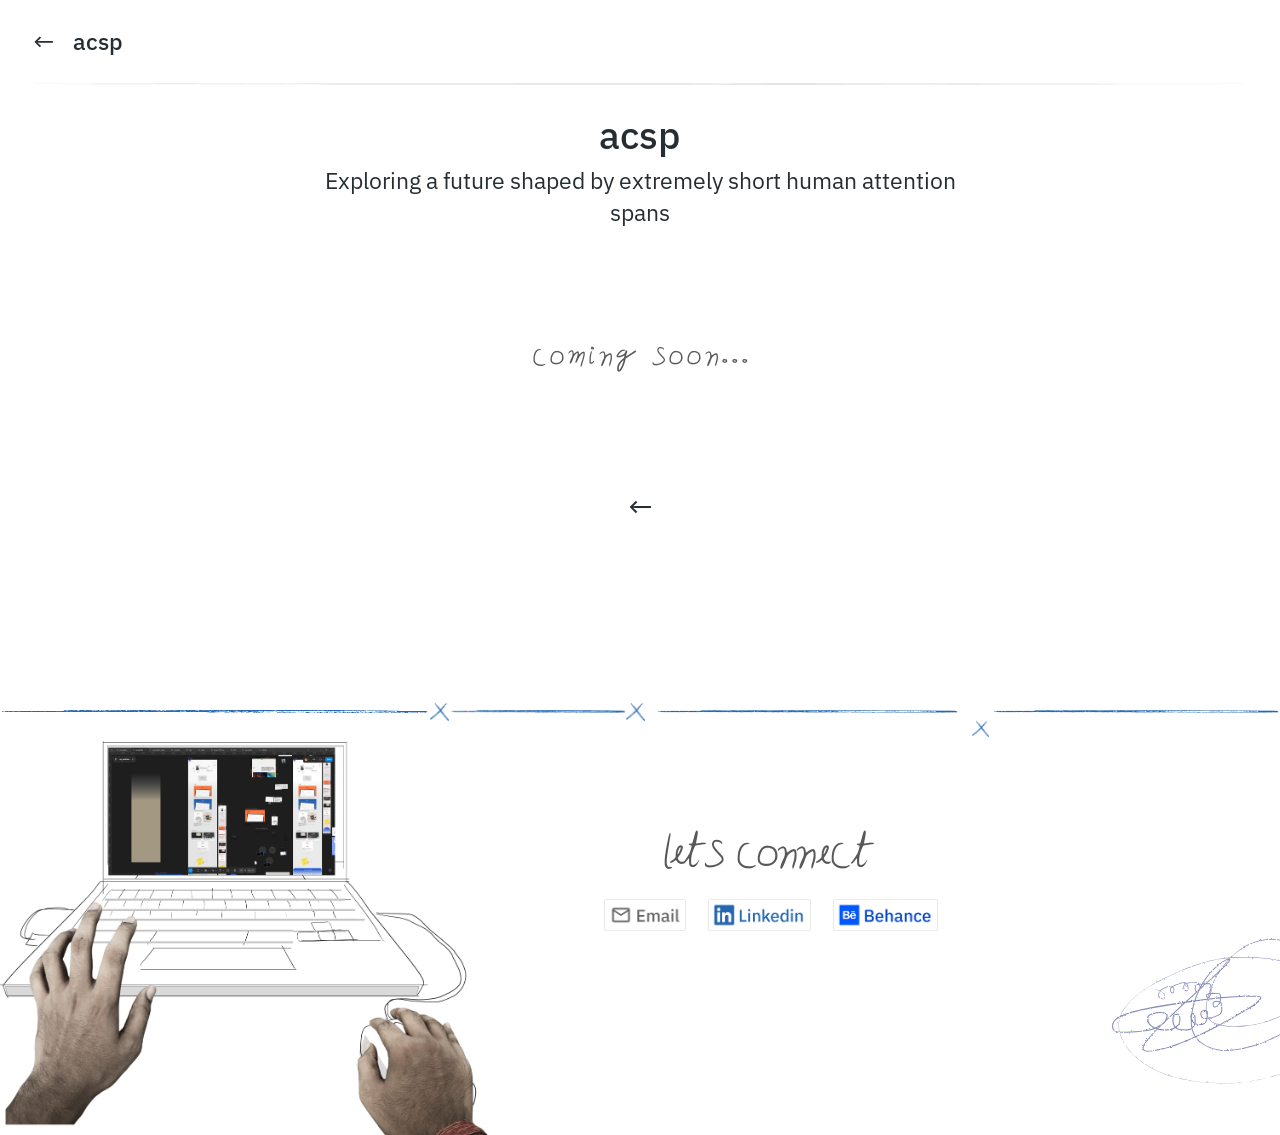
==== acsp.html @ c73eb3a0 "new-portfolio new-portfolio" ====
<!DOCTYPE html>
<html lang="en">
<head>
  <meta charset="UTF-8">
  <meta name="viewport" content="width=device-width, initial-scale=1.0">
  <title>acsp — Aniket</title>
  <meta name="description" content="acsp — Exploring a future shaped by extremely short human attention spans.">

  <link rel="preconnect" href="https://fonts.googleapis.com">
  <link rel="preconnect" href="https://fonts.gstatic.com" crossorigin>
  <link href="https://fonts.googleapis.com/css2?family=Crimson+Text:ital@1&family=IBM+Plex+Sans:wght@400;500;600&family=Parkinsans:wght@400&family=Passero+One&display=swap" rel="stylesheet">

  <link rel="stylesheet" href="fonts/aniket-font.css">
  <link rel="stylesheet" href="styles.css">

  <!-- Same one line as index.html, and for the same reason: it has to run
       before the page draws, or the footer flashes on at full strength and
       then hides itself to fade back in. See notes.md. -->
  <script>document.documentElement.classList.add('js');</script>
</head>
<body class="case-page">

  <!-- ══════════════════════════════════════════════════
       NAV — a back arrow and the project's name.

       It is the home page's bar, reused: same classes, so it
       lines up with it exactly. `id="nav"` is what app.js looks
       for, and `data-hide-on-scroll` is what makes it slide away
       as you read down and come back when you scroll up. The
       home page leaves that attribute off and stays stuck.

       ⚠️ The arrow goes to the PROJECTS SECTION, not the top of
       the home page — Aniket's ask, so you land back where you
       left off.
       ══════════════════════════════════════════════════ -->
  <header class="nav case-nav" id="nav" data-hide-on-scroll>
    <div class="nav__wrap">
      <div class="nav__inner">
        <div class="nav__content">
          <div class="nav__row">
            <a class="case-nav__back" href="index.html#projects" aria-label="Back to projects">
              <span aria-hidden="true">&#8592;</span>
            </a>
            <p class="case-nav__title">acsp</p>
          </div>
          <img class="nav__rule" src="assests/nav-rule.svg" alt="" aria-hidden="true">
        </div>
      </div>
    </div>
  </header>

  <!-- ══════════════════════════════════════════════════
       ACSP — the case study
       ══════════════════════════════════════════════════ -->
  <main class="case">

    <h1 class="case__name">acsp</h1>

    <!-- The project's own description, exactly as it reads on the card
         in the projects section. If one changes, change the other. -->
    <p class="case__title">Exploring a future shaped by extremely short human attention spans</p>

    <!-- ⚠️ NO PICTURES YET. `assests/acsp/` is empty — drop the
         write-up's slices in there (1.png, 2.png, … in the order they
         should read) and they get added here, exactly like asterix.html.
         Until then this page is a heading, coming soon and two back buttons. -->
    <div class="case__shots"></div>
    <p class="case__coming-soon">coming soon...</p>


    <a class="case__back" href="index.html#projects" aria-label="Back to projects">
      <span class="case__arrow" aria-hidden="true">&#8592;</span>
    </a>

  </main>

  <!-- ══════════════════════════════════════════════════
       FOOTER — the same one as the home page.
       ⚠️ It is a COPY. If index.html's footer changes, change
       it here too. All three links still point at `#`.
       ══════════════════════════════════════════════════ -->
  <footer class="footer" id="connect">
    <div class="footer__frame" data-reveal>

      <div class="footer__rule" aria-hidden="true">
        <span class="footer__line footer__line--a"></span>
        <img class="footer__x footer__x--1" src="assests/footer-mark.png" alt="" width="79" height="76">
        <span class="footer__line footer__line--b"></span>
        <img class="footer__x footer__x--2" src="assests/footer-mark.png" alt="" width="79" height="76">
        <span class="footer__line footer__line--c"></span>
        <img class="footer__x footer__x--3" src="assests/footer-mark.png" alt="" width="79" height="76">
        <span class="footer__line footer__line--d"></span>
      </div>

      <p class="footer__title"><span class="footer__lets">lets</span> connect</p>

      <ul class="footer__links">
        <li><a class="footer__link" href="mailto:aniket.sharma@iitg.ac.in" aria-label="Email Aniket">
          <img src="assests/email.png" alt="" width="348" height="135"></a></li>
        <li><a class="footer__link" href="https://www.linkedin.com/in/aniket-kumar-sharma-7b370a381/" target="_blank" rel="noopener noreferrer" aria-label="Aniket on LinkedIn">
          <img src="assests/linkedin.png" alt="" width="438" height="135"></a></li>
        <li><a class="footer__link" href="https://www.behance.net/aniket-sharma" target="_blank" rel="noopener noreferrer" aria-label="Aniket on Behance">
          <img src="assests/behance.png" alt="" width="444" height="135"></a></li>
      </ul>

      <img class="footer__pc" src="assests/footer%20pc.png" alt=""
           width="2080" height="1564">

      <img class="footer__scribble" src="assests/hero-scribble.svg" alt=""
           aria-hidden="true" width="237" height="207">

    </div>
  </footer>

  <script src="app.js"></script>
</body>
</html>
---- fonts/aniket-font.css ----
/* ═══════════════════════════════════════════════════════════
   ANIKET — the handwriting font
   ═══════════════════════════════════════════════════════════

   The font is embedded directly into this file as text (that long
   string below). It looks odd, but it means the handwriting works
   even when you just double-click index.html on your own computer —
   browsers block normal font files loaded that way.

   Original file lives at fonts/Aniket-Regular.ttf.
   If you ever update the font, ask Claude to regenerate this file.

   Note: this font has no digits (0-9), no double-quote, and no long
   dash. Use IBM Plex Sans for numbers.
   ═══════════════════════════════════════════════════════════ */

@font-face {
  font-family: 'Aniket';
  font-weight: 400;
  font-style: normal;
  font-display: block;
  src: url([data-uri]) format('truetype');
}
---- styles.css ----
/* ═══════════════════════════════════════════════════════════
   ANIKET — PORTFOLIO
   Slice 1: foundation + nav

   ── HOW THE ADAPTIVE SYSTEM WORKS ──────────────────────────

   Four size bands. Each one is its own layout — the page snaps
   between them rather than stretching continuously.

     Desktop   1440+       exactly the Figma. Fixed width, centred,
                           margins grow on bigger monitors.
     Laptop    1024–1439   same layout, stepped down: smaller
                           margins, smaller elements.
     Tablet    768–1023    the mobile layout, roomier.
     Mobile      –767      exactly the 390 Figma frame.

   Every size in this file is written in `rem`, and 1rem = the
   root font size set per band below. So changing one number
   scales a whole band proportionally — that's what makes the
   laptop step-down a two-line change instead of a rewrite.
   ═══════════════════════════════════════════════════════════ */

/* ── Fonts ──────────────────────────────────────────────────
   The handwriting font is defined in fonts/aniket-font.css,
   loaded just before this file. IBM Plex Sans comes from Google.
   ─────────────────────────────────────────────────────────── */

/* ── Design tokens ────────────────────────────────────────── */

:root {
  /* colours, straight from the Figma file */
  --ink: #262e33;
  --purple: #4f3aa4;
  --blue: #0071b7;
  --gray: #6f6f6f;
  --accent: #78a9ff;
  --paper: #ffffff;
  --panel: #f2f2f2;
  --rule: rgba(38, 46, 51, 0.12);

  /* type */
  --font-body: 'IBM Plex Sans', system-ui, -apple-system, sans-serif;
  --font-hand: 'Aniket', 'Segoe Script', cursive;

  /* layout — DESKTOP band. Overridden per band at the bottom. */
  --frame: 90rem;
  /* 1440 — the Figma desktop frame     */
  --frame-pad: 3.75rem;
  /* 60                                 */
  --wordmark: 3rem;
  /* 48 — the doodle matches this height */
  --nav-h: 3rem;
  /* the logo row is as tall as the wordmark */
  --nav-pad-top: 1.25rem;
  /* 20 — air above the bar             */
  --nav-link: 1.125rem;
  /* 18                                 */
  --nav-gap: 2.25rem;
  /* 36                                 */
  --rule-gap: 1.25rem;
  /* 20 — text-to-line gap (holds the stroke in position while content is raised) */

  /* the real height of the nav block: bar + rule + a little air.
     Used to reserve space at the top of the page and to stop
     anchor links landing underneath it. */
  --nav-total: calc(var(--nav-pad-top) + var(--nav-h) + var(--rule-gap) + 0.5rem);

  /* ⚠️ THE ONE NUMBER THAT SIZES THE WHOLE HERO COLLAGE. Aniket asked
     for everything in slice 2 a little smaller on desktop
     (2026-09-02) — the same move the footer got the day before.

     The other sections' frame is `min(90rem, 100%)`; this is 80% of
     it — the same fraction the footer runs at, so the two ends of
     the page now read at one scale. Went 100% → 90% → this; 90% was
     him saying it had not come down far enough. Why the pair of
     numbers and not a flat width: 72rem is 0.8 × 90rem and 80% is
     0.8 × 100%, and min(0.8a, 0.8b) = 0.8 × min(a, b) — so it stays
     exactly 80% of the other sections at EVERY width instead of
     drifting between the bands.

     Everything in the hero is in `cqw` against this box, so the
     photo, the doodles, the headline, the tools row and the pink
     flower all shrink together, in proportion, and the collage keeps
     its exact internal geometry. To dial it, change 72rem and 80%
     together — 0.75 → `min(67.5rem, 75%)` — and nothing else.

     ⚠️ It also drives `.page-gradient`'s start line, because that
     line IS the stage's bottom edge. The stage carries
     `container-type`, so it can't read its own `cqw`, which is why
     this lives up here as a plain token both can share. */
  --hero-w: min(72rem, 80%);

  /* motion */
  --ease: cubic-bezier(0.22, 1, 0.36, 1);
}

/* ── Reset ────────────────────────────────────────────────── */

*,
*::before,
*::after {
  box-sizing: border-box;
}

html {
  font-size: 16px;
  /* the base every rem is measured against */
  scroll-behavior: smooth;
  /* so anchor links don't land underneath the nav */
  scroll-padding-top: calc(var(--nav-total) + 1.5rem);
}

body {
  margin: 0;
  /* ⚠️ POSITIONED so `.page-gradient` can be measured against the
     BODY BOX — top to bottom — instead of the viewport. Body's box is
     the document: margin 0, and the footer's `overflow: hidden` stops
     the laptop growing it, so body's bottom edge IS the page's bottom
     edge. That is the whole reason the gradient can end on the footer
     without anyone hard-coding a page height. */
  position: relative;
  background: var(--paper);
  color: var(--ink);
  font-family: var(--font-body);
  font-size: 1.125rem;
  line-height: 1.5;
  -webkit-font-smoothing: antialiased;
  overflow-x: hidden;
}


/* ═══════════════════════════════════════════════════════════
   THE PAGE BACKGROUND GRADIENT

   The Figma washes the whole page below the hero in a very faint
   grey: white at the top, fading down to ~234 and staying there.
   It is what makes the quote card look like it is sitting ON
   something rather than floating on white. Both frames draw it —
   this was never a phone-only thing.

   ⚠️ THE PNGs ARE TRANSPARENT AT THE TOP, NOT WHITE. Alpha runs 0 at
   their first row up to ~65% at the bottom, over a flat #dfdfdf. So
   they are an OVERLAY, not a picture of a gradient: they tint whatever
   is behind them. Two consequences —
     · nothing needs to be re-coloured underneath. The white cards, the
       project frames and the laptop all keep their own backgrounds and
       simply get the same wash over the paper around them.
     · there is no seam at the top edge. The first row is invisible, so
       the line where this starts can never be spotted.

   ⚠️ `100% 100%` — THE IMAGE IS STRETCHED, ON PURPOSE. Both files are
   the full height of their Figma page (1440 × 5542 and 390 × 3547),
   and our page is never exactly that tall. Stretching pins BOTH edges
   where they belong: the top on the line the Figma starts it, the
   bottom flush with the footer. A fixed aspect ratio would have to
   miss one of them, and the one it would miss is the footer — the
   wash would either stop short of the bottom or run past it into the
   clip. Nothing is lost by stretching: these are smooth vertical
   ramps with no detail in them to distort.

   ⚠️ `z-index: -1` puts it under every bit of content but still OVER
   body's own white. Don't give it a positive z-index — it would paint
   over the page.
   ═══════════════════════════════════════════════════════════ */

.page-gradient {
  position: absolute;
  z-index: -1;
  left: 0;
  right: 0;
  /* Figma starts it at y=1018 on the desktop frame — exactly where
     `.hero__stage`'s box ends. Written as the nav's height plus the
     stage's, rather than a flat 1018, so it tracks the collage down
     through the laptop band AND follows `--hero-w` whenever the hero
     is resized: the stage is `--hero-w` wide and 1440 × 874 in shape,
     so it is 0.60694 of its own width tall.

     ⚠️ `margin-top`, NOT `top`, AND THAT IS NOT A STYLE CHOICE.
     `--hero-w` is `min(72rem, 80%)`, and A PERCENTAGE IN `top`
     RESOLVES AGAINST THE CONTAINING BLOCK'S HEIGHT — here the whole
     6000px document, so the 80% became ~4800px, `min()` always picked
     the 72rem, and the line stopped tracking the hero at all. It was
     7px out at 1440 and 100px out at 1024, where the stage is well
     under 72rem. Percentage MARGINS resolve against the containing
     block's WIDTH, always, even vertical ones — which is the width we
     want. `top: 0` + `bottom: 0` + this margin still pins the bottom:
     with both offsets set and `height: auto`, the margin comes out of
     the height rather than moving the box.

     ⚠️ Same reason `--hero-w` can be read here at all: its 80% and the
     stage's 80% both measure the body's width, because `.hero` is the
     full body width. Don't put horizontal padding on `main`. */
  top: 0;
  margin-top: calc(var(--nav-total) + var(--hero-w) * 0.60694);
  /* the page's bottom edge — see the note on `body` above */
  bottom: 0;
  background: url('assests/gradient-dekstop.png') no-repeat center / 100% 100%;
  /* it is scenery; it must never eat a click meant for the page */
  pointer-events: none;
}

img {
  max-width: 100%;
  display: block;
}

a {
  text-decoration: none;
  color: inherit;
}

/* Visible keyboard focus — invisible for mouse users */
:focus-visible {
  outline: 2px solid var(--blue);
  outline-offset: 4px;
  border-radius: 2px;
}


/* ═══════════════════════════════════════════════════════════
   NAV
   ═══════════════════════════════════════════════════════════ */

.nav {
  position: fixed;
  inset: 0 0 auto 0;
  z-index: 100;
  background: var(--paper);
  transition: transform 0.45s var(--ease), box-shadow 0.3s ease;
  will-change: transform;
}

/* The bar stays stuck to the top at all times.
   (The hide-on-scroll behaviour is switched off in app.js — the
   rule below is kept so it can be turned back on in one line.) */
.nav.is-hidden {
  transform: translateY(-100%);
}

/* Once we're off the very top, lift the bar off the page a little */
.nav.is-stuck {
  box-shadow: 0 1px 24px rgba(38, 46, 51, 0.06);
}

/* The nav is the one part of the page that is NOT held to the
   centred content column — it stretches to both edges of the
   window at every size, so the doodle sits hard left and the
   links sit hard right however wide the monitor is. */
.nav__wrap {
  max-width: none;
  width: 100%;
  /* the logo sits 60px in from the left edge, and the links the same
     from the right — set once here for the whole bar */
  padding: var(--nav-pad-top) var(--frame-pad) 0 var(--frame-pad);
}

.nav__inner {
  display: flex;
}

/* logo row + rule share one column, so the rule sits directly
   beneath the content rather than drifting below it */
.nav__content {
  flex: 1;
  min-width: 0;
  display: flex;
  flex-direction: column;
  gap: var(--rule-gap);
}

.nav__row {
  display: grid;
  grid-template-columns: 1fr auto 1fr;
  align-items: center;
  gap: 1rem;
}

/* ── Logo: scanned doodle + handwritten wordmark, as one unit ── */

.nav__logo {
  display: flex;
  align-items: center;
  gap: 0.5rem;
  flex-shrink: 0;
  justify-self: start;
}

.nav__doodle {
  /* matched to the wordmark's height so the two read as one mark */
  height: var(--wordmark);
  width: auto;
  object-fit: contain;
  /* the doodle is a scan on white paper — 'darken' drops the paper out,
     exactly as the Figma layer does */
  mix-blend-mode: darken;
  pointer-events: none;
  user-select: none;
}

.nav__wordmark {
  font-family: var(--font-hand);
  font-size: var(--wordmark);
  line-height: 1;
  letter-spacing: -0.05em;
  color: var(--purple);
  white-space: nowrap;
  transition: transform 0.4s var(--ease);
}

.nav__logo:hover .nav__wordmark {
  transform: translateY(-2px);
}

/* ── Links ────────────────────────────────────────────────── */

.nav__links {
  display: flex;
  align-items: center;
  justify-content: center;
  gap: var(--nav-gap);
  font-weight: 500;
  justify-self: center;
}

.nav__link {
  position: relative;
  display: inline-flex;
  align-items: center;
  gap: 0.35rem;
  font-size: var(--nav-link);
  font-weight: 500;
  color: var(--ink);
  transition: color 0.3s ease;
}

.nav__link:hover {
  color: var(--blue);
}

/* the section you're currently looking at — colour only, no underline */
.nav__link.is-active {
  color: var(--blue);
}

.nav__link--resume {
  justify-self: end;
}

.nav__download-icon {
  width: 0.85em;
  height: 0.85em;
  stroke: currentColor;
  stroke-width: 2.25;
  flex-shrink: 0;
  transition: transform 0.2s ease;
}

.nav__link:hover .nav__download-icon {
  transform: translateY(1px);
}

/* ── The hand-drawn rule underneath ───────────────────────── */

.nav__rule {
  display: block;
  width: 100%;
  height: 2px;
}


/* ═══════════════════════════════════════════════════════════
   HERO
   ═══════════════════════════════════════════════════════════

   HOW THE STAGE WORKS — read this before moving anything.

   The hero is a hand-placed collage, not a layout. So instead of
   flexbox, .hero__stage is a fixed-proportion box that holds the
   Figma frame's own coordinate system, and every piece is placed
   inside it using the numbers straight out of Figma.

   The unit is `cqw` — 1cqw is 1% of the stage's width. The Figma
   desktop frame is 1440 wide, so:

       any Figma pixel value  ÷ 14.4  =  the same thing in cqw

   e.g. the photo sits at x=356 in Figma → 356 / 14.4 = 24.722cqw.

   Because every value is relative to the stage, the whole collage
   scales as one piece — the doodles keep their exact relationship
   to the photo at every width, which is the thing that breaks if
   you lay this out with normal CSS.

   The stage is capped at 1440 (90rem), so above that it stops
   growing and centres, with margin either side. Below 1024 we
   abandon the collage entirely and stack — see the band at the
   bottom of this file.
   ═══════════════════════════════════════════════════════════ */

.hero {
  /* the stage top sits directly under the nav */
  /* No tail. The stage's own box already ends on the line the page's
     background gradient starts from — Figma's y=1018, now 90% of it
     since Aniket shrank the collage — and the quote card below is
     placed from that line in cqw. A rem gap here would not scale with
     the stage across the bands, or with `--hero-w`, and would drift
     the card. */
  padding-bottom: 0;
}

.hero__stage {
  container-type: inline-size;
  position: relative;
  /* 80% of the other sections' frame — see `--hero-w` in the tokens
     at the top of this file. That token is the only place to touch. */
  width: var(--hero-w);
  /* ⚠️ THE BOX IS CENTRED BUT THE DRAWING INSIDE IT IS NOT — this is
     the correction for that, and it is the whole of "centre the hero".

     Measured across every piece in the collage on the Figma's own
     1440 frame: the leftmost thing is the "photography" label at
     x=140, the rightmost is the tools row ending at x=1201. So the
     drawing is 1061 wide inside a 1440 box with 140 of air on its
     left and 239 on its right — its middle sits at 670.5 against the
     frame's 720. `margin: 0 auto` centres the BOX, so that 49.5px
     bias is exactly what you see as "the hero is off to the left",
     and it got more obvious as the box came down to 80%.

     3.544% puts the drawing's middle on the page's. The Figma
     arithmetic says 3.4375% (49.5 / 1440); this is the same number
     re-measured off the rendered page at 1440 and 1920, where the
     tools row comes out 283 wide rather than the 286 the Figma's
     4×62 + 4×2 + 3×10 predicts. 1.2px, but it costs nothing to be
     right.

     ⚠️ `translate`, and a PERCENTAGE one, on purpose. A percentage
     translate measures against the ELEMENT'S OWN size, so this is
     49.5px at 1440 and stays 3.4375% of the collage at every width —
     it can never drift out of step with `--hero-w`. Same trick the
     footer's laptop uses for `--pc-cut`. A margin would have to fight
     the auto-centring; a `left` would measure against the wrong box.

     ⚠️ The big loop cancels this out again — see `.hero__scribble--loop`.
     It is pinned to the WINDOW's edge, not the collage, so it must not
     ride along. If you change this number, change it there too. */
  --hero-shift: 3.544%;
  translate: var(--hero-shift) 0;
  /* 1440 wide × 874 tall — the Figma frame from the nav's bottom
     edge down to where the grey panel starts.
     ⚠️ `aspect-ratio`, so the box gets SHORTER as it gets narrower.
     That is the point: the collage keeps its shape, and the tail
     under it — the empty band the quote card climbs back up into —
     shrinks by the same 10% rather than being left behind as a gap. */
  aspect-ratio: 1440 / 874;
  margin: 0 auto;
}

/* The photo and its doodles move as one group. On desktop this wrapper
   isn't a box at all, so everything inside still measures itself against
   .hero__stage. On phones it becomes a small stage of its own — see the
   mobile cluster block near the bottom of this file. */
.hero__cluster {
  display: contents;
}

/* ── The polaroid ─────────────────────────────────────────── */

.hero__photo {
  position: absolute;
  left: 24.450cqw;
  /* 356  */
  top: 12.592cqw;
  /* 152.5 */
  width: 14.192cqw;
  /* 190  */
  height: auto;
  transition: transform 0.2s var(--ease);
}

/* .hero__photo:hover {
  transform: translateY(-6px) rotate(-1.5deg);
} */

/* ── "Hi I am Aniket" ─────────────────────────────────────── */

.hero__greeting {
  position: absolute;
  left: 40.208cqw;
  /* 579   */
  top: 13.706cqw;
  /* 197.4 */
  margin: 0;
  font-size: 1.667cqw;
  /* 24 */
  line-height: 1.31;
  letter-spacing: -0.01em;
  color: var(--ink);
  white-space: nowrap;
}

.hero__name {
  font-family: var(--font-hand);
  font-size: 3.333cqw;
  /* 48 */
  letter-spacing: -0.05em;
  color: var(--blue);
  /* the handwriting sits optically high next to the body text */
  position: relative;
  top: 0.28cqw;
}

/* ── The tagline ──────────────────────────────────────────── */

.hero__tagline {
  position: absolute;
  left: 40.208cqw;
  /* 579 */
  top: 17.650cqw;
  /* 228.4 */
  width: 29.583cqw;
  /* 426 */
  margin: 0;
  font-size: 1.667cqw;
  /* 24 */
  line-height: 1.44;
  letter-spacing: -0.01em;
  color: var(--ink);
}

/* ── The three doodles ────────────────────────────────────────

   Photography / Music / Long Walks. Each one is three pieces: a
   label in Aniket's handwriting, the doodle itself, and a small
   scribble that links the two.

   These are real SVG line art exported from the Figma file, not
   the old PNG scans — so there is no white paper to drop out and
   they need no mix-blend-mode. The doodles are filled outlines in
   --ink; the scribbles are true strokes in a rust brown.

   Every left/top below is the artwork's own origin inside the
   Figma frame, put through the same ÷ 14.4 as the rest of the
   stage. That keeps each doodle locked to the photo at any width.
   ───────────────────────────────────────────────────────────── */

.hero__label {
  position: absolute;
  margin: 0;
  font-family: var(--font-hand);
  font-size: 1.667cqw;
  /* 24 */
  /* Figma tracks these at -1.68px on 24px */
  letter-spacing: -0.07em;
  /* Figma's text box is 23 tall on 24px type, so the line box
     matches the size — anything looser drifts the label down. */
  line-height: 1;
  color: var(--ink);
  white-space: nowrap;
}

.hero__label--photography {
  left: 9.722cqw;
  top: 21.114cqw;
}

/* 140,   448   */
.hero__label--music {
  left: 17.431cqw;
  top: 31.984cqw;
}

/* 251,   604.5 */
.hero__label--walks {
  left: 35.461cqw;
  top: 32.918cqw;
}

/* 510.6, 589.1 */

.hero__doodle,
.hero__scribble {
  position: absolute;
  height: auto;
}

.hero__doodle--camera {
  left: 15.669cqw;
  top: 17.640cqw;
  width: 4.583cqw;
}

/* 225.6, 398.0 */
.hero__doodle--music {
  left: 19.128cqw;
  top: 28.071cqw;
  width: 3.958cqw;
}

/* 275.4, 548.2 */
.hero__doodle--walks>img {
  display: block;
  width: 100%;
  height: auto;
}

.hero__doodle--walks {
  left: 31.245cqw;
  top: 32.034cqw;
  width: 4.306cqw;
}

/* 449.9, 547.6 */
.hero__doodle--grass {
  /* Tucked into the photo's top-right corner, keeping the Figma
     relationship: the grass starts 42.3px left of that corner and
     40.4px above it.

     ⚠ Measured against the photo's VISIBLE corner, not its box. The
     picture inside my-photo.png is tilted, so the box's top-right
     corner is 25px of empty transparent space to the right of where
     the photo actually ends — anchor to the box and the grass floats
     off the corner instead of touching it. The visible corner sits at
     501/570 of the width, at the very top: 24.450 + 0.879 x 14.192. */
  left: 36.016cqw;
  top: 10.790cqw;
  width: 3.264cqw;
}

/* 503.7, 256.2 */

.hero__scribble--camera {
  left: 21.099cqw;
  top: 17.743cqw;
  width: 2.917cqw;
}

/* 303.8, 399.5 */
.hero__scribble--music {
  left: 23.099cqw;
  top: 25.423cqw;
  width: 2.014cqw;
}

/* 332.6, 510.0 */
.hero__scribble--walks {
  left: 32.814cqw;
  /* Aniket marked this one on the live page and asked for it to come
     down to just above the walking figure — it was sitting up on the
     photo, reading as a stray mark across his chest.

     It hangs off the WALKER, not off the Figma grid: the walker's top
     is 32.034cqw, the line is 2.083cqw long, so it ends 0.35cqw (5px)
     short of it. If the walker moves again, this moves with it. */
  top: 29.601cqw;
  width: 0.764cqw;
}

/* 472.5, 513.7 */

/* The big loop in the top-right corner. In Figma it runs off the right
   edge of the frame, and Aniket wants it running off the edge of the
   WINDOW — always, at every width — not stopping at the frame.

   That's what the negative `right` does. The stage is centred and
   narrower than the window, so `(100% - 100vw) / 2` is exactly the
   gutter beside it, as a negative number — which pushes the loop back
   out across that gutter until it meets the window edge. `body` has
   `overflow-x: hidden`, so this never causes sideways scrolling.

   ⚠️ `left` has to be cancelled or it wins and the loop stays put. */
.hero__scribble--loop {
  left: auto;
  /* ⚠️ `+ var(--hero-shift)` UNDOES THE STAGE'S OPTICAL-CENTRING NUDGE.
     The stage is translated 3.4375% of its own width to the RIGHT so
     the collage sits centred; this loop is pinned to the WINDOW, not
     to the collage, so left alone it would be carried that far past
     the right edge and lose the overhang to `body`'s
     `overflow-x: hidden`.

     ⚠️ THE SIGN IS THE OPPOSITE OF WHAT IT LOOKS LIKE. `(100% - 100vw)
     / 2` is NEGATIVE — it is the gutter beside the stage, written as
     an outward push. Cancelling a rightward translate means pushing
     LESS far out, i.e. making that negative number smaller in
     magnitude, i.e. ADDING. Subtracting doubles the nudge instead and
     shoves the loop off-window: at 1024 that cost ~56px of it, and
     the narrower the window the more it eats.

     Both terms are percentages of the stage's width — `right` resolves
     against the containing block — so this cancels exactly. */
  right: calc((100% - 100vw) / 2 + var(--hero-shift));
  top: 1.924cqw;
  width: 16.458cqw;
}

/* 1204, 171.7 */

/* ── The tools row ────────────────────────────────────────────

   Four icons in a row, each with a hand-drawn top-left corner
   bracket, and the caption under them. Figma frame `tools` sits at
   x=917 y=515.36, 284 wide: four 62px icons on a 74px pitch.

   The brackets are two straight 2px lines in --ink, so they're a
   border-top + border-left rather than another SVG to load. They
   sit just OUTSIDE the icon in Figma, which is why these use
   `box-sizing: content-box` — the border is added around the 62,
   instead of eating into it. That shifts the row 2px left and up
   (915, 513.36) so the icons themselves still land on 917 / 515.36.
   ───────────────────────────────────────────────────────────── */

.hero__tools {
  position: absolute;
  left: 63.542cqw;
  /* 915 = 917 - the 2px border */
  top: 28.653cqw;
  /* 513.36 */
  display: flex;
  gap: 0.694cqw;
  /* 10 — with the 2px borders that keeps the 74 pitch */
}

.hero__tool {
  box-sizing: content-box;
  width: 4.306cqw;
  /* 62 */
  height: 4.306cqw;
  border-top: 0.139cqw solid var(--ink);
  border-left: 0.139cqw solid var(--ink);
  /* the icons are transparent PNGs; in Figma they sit on white */
  background: var(--paper);
}

.hero__tools-caption {
  position: absolute;
  left: 65.625cqw;
  /* 945 */
  top: 34.069cqw;
  /* 591.36 */
  margin: 0;
  font-family: var(--font-hand);
  font-size: 1.667cqw;
  /* 24 */
  /* Letters are tracked tight like the doodle labels, but the WORD gaps
     are much wider than normal — that's what gives the caption its
     228-wide text box in Figma and its airy, spaced-out look. Tracking
     alone can't do it: it would space the letters out too. */
  letter-spacing: -0.07em;
  word-spacing: 0.34em;
  line-height: 1;
  color: var(--ink);
  white-space: nowrap;
}

/* ── The two guide lines ──────────────────────────────────────
   A vertical and a horizontal hairline the collage hangs off.
   In Figma they're --blue at 16%, 2px thick — flat colour, so
   they're divs rather than another SVG to load.
   ───────────────────────────────────────────────────────────── */

.hero__guide {
  position: absolute;
  background: rgba(0, 113, 183, 0.16);
  /* --blue at 16% */
}

.hero__guide--down {
  left: 38.681cqw;
  top: 9cqw;
  width: 0.139cqw;
  height: 16.528cqw;
}

/* 557, 262.4 */
.hero__guide--across {
  left: 35.486cqw;
  top: 12.597cqw;
  width: 30.069cqw;
  height: 0.139cqw;
}

/* 511, 325.4 */


/* ── IITG logo ────────────────────────────────────────────── */

.hero__iitg {
  position: absolute;
  left: 69.962cqw;
  /* 978.7 */
  top: 10.379cqw;
  /* 163.9 */
  width: 7.200cqw;
  /* 105.4 */
  height: auto;
  /* the Figma layer is set to Darken — it's a scan on white */
  mix-blend-mode: darken;
}


/* ═══════════════════════════════════════════════════════════
   SLICE 3 — THE QUOTE CARD

   The torn-paper note between the hero and the projects. One image:
   the handwriting is baked into note.png, so there is nothing to
   position on top of it — see index.html.

   ⚠️ It is NOT laid out in normal flow. In the Figma the paper's top
   sits 239.5px ABOVE the line where the page's background gradient
   starts — which is exactly where the hero's stage ends — so the card
   climbs back up into the empty tail of the hero. That's the negative
   `margin-top` below.

   `.quote__frame` is a copy of `.hero__stage`'s box: same width, same
   centring, its own `container-type`. That's what makes cqw here mean
   the same thing it means in the hero, so the card tracks the collage
   at every width instead of drifting away from it.
   ═══════════════════════════════════════════════════════════ */

.quote__frame {
  position: relative;
  /* ⚠️ FOR THE SCROLL FLOWERS, and only for them. `container-type:
     inline-size` is NOT enough on its own: Chrome resolves `cqw` inside
     it but still hands an absolutely positioned child the PAGE as its
     containing block, so every flower in here landed hundreds of pixels
     up at the top of the document. This one line is what anchors them
     to the section. Don't drop it. */
  container-type: inline-size;
  width: min(90rem, 100%);
  margin: 0 auto;
}

.quote__card {
  display: block;
  width: 28.5cqw;
  /* 410.4 — reduced to match the 80% hero scale */
  height: auto;
  margin: -14cqw auto 1.573cqw;
  /* tucked cleanly under the hero */
  transition:
    opacity 0.35s var(--ease),
    translate 0.35s var(--ease),
    transform 0.35s var(--ease);
}

/* A scrap of paper someone put down — it lifts a little under the
   cursor. `transform` is free to do this because the arrival below
   uses `translate`, which is a separate property. */
.quote__card:hover {
  transform: rotate(-1.4deg);
}

/* ── The reveal, shared by everything that fades up on scroll ──
   The hidden state is behind `.js`, which is set by an inline script in
   <head> — so if the script never loads, nothing is left invisible.
   Each element declares its own `transition`; this only holds the
   start and end states. */
.js [data-reveal] {
  opacity: 0;
  translate: 0 1.5rem;
}

.js [data-reveal].is-in {
  opacity: 1;
  translate: 0 0;
}


/* ═══════════════════════════════════════════════════════════
   SLICE 4 — PROJECTS  (desktop; the phone carousel is further down)

   Straight off the Figma: a 886-wide column centred in the 1440 frame
   (so 277 either side), holding four blocks —

       Asterix   886 wide
       Kiwi      886 wide
       acsp 423  +  40 gutter  +  Google Maps 423
       Roopak    423, centred on its own row

   ⚠️ Roopak sits ALONE and CENTRED, not beside anything — Aniket's
   call (2026-09-02), when Google Maps took its old spot next to acsp.
   acsp and gmaps are the same crop (423 x 515) so that row is even;
   Roopak's is 423 x 379, and it keeps its own shorter height rather
   than being stretched. The row is top-aligned on purpose — don't
   "fix" it to equal heights.

   Sized in cqw against `.projects__frame`, exactly like the hero and
   the quote card, so the whole section scales as one piece across the
   desktop bands instead of drifting from the collage above it.
   ═══════════════════════════════════════════════════════════ */

.projects__frame {
  position: relative;
  /* ⚠️ FOR THE SCROLL FLOWERS, and only for them. `container-type:
     inline-size` is NOT enough on its own: Chrome resolves `cqw` inside
     it but still hands an absolutely positioned child the PAGE as its
     containing block, so every flower in here landed hundreds of pixels
     up at the top of the document. This one line is what anchors them
     to the section. Don't drop it. */
  container-type: inline-size;
  width: min(90rem, 100%);
  margin: 0 auto;
}

.projects__tag {
  display: block;
  width: 9.653cqw;
  /* 139 */
  height: auto;
  /* sits on the 886 column's left edge (x=277 of 1440), not the
     frame's — 50% of the frame is 720, less half the column is 277 */
  margin: 0 0 3.056cqw calc(50% - 30.764cqw);
  /* 44 down to the first cover */
}

.projects__list {
  list-style: none;
  margin: 0 auto;
  padding: 0;
  width: 61.528cqw;
  /* 886 */
  display: flex;
  flex-wrap: wrap;
  gap: 4.583cqw 2.778cqw;
  /* 66 between blocks, 40 between the two bottom cards */
  align-items: flex-start;
}

.project {
  flex: 0 0 100%;
}

.project--acsp,
.project--gmaps {
  /* 423 of the 886 — the two of them plus the 40 gutter */
  flex: 0 0 calc((100% - 2.778cqw) / 2);
}

/* Roopak is the same 423-wide card, but on a line of its own with
   nothing beside it, so it is centred in the 886 column. `margin:
   auto` inside a wrapping flex row is what does the centring — the
   card is the only item on that line. */
.project--roopak {
  flex: 0 0 calc((100% - 2.778cqw) / 2);
  margin-inline: auto;
}

.project__link {
  display: block;
  text-decoration: none;
  color: inherit;
  /* --rd is the reveal's stagger, set per card below. `transform` is
     left out of it so the hover never waits for the stagger. */
  transition:
    opacity 0.6s var(--ease) var(--rd, 0s),
    translate 0.6s var(--ease) var(--rd, 0s),
    transform 0.35s var(--ease);
}

/* acsp and Google Maps scroll into view together, so the second one
   is held back a beat to keep the arrival staggered. Roopak is on its
   own line and arrives on its own, so it needs no delay. */
.project--gmaps .project__link {
  --rd: 0.12s;
}

/* Aniket's call: no tilt on the project cards — they just grow a
   little under the cursor. `transform` is free for this because the
   reveal moves things with `translate`. */
.project__link:hover {
  transform: scale(1.025);
}


/* ── The "View Project" cursor ─────────────────────────────────

   `view.png` rides the pointer on a desktop. One shared element for
   the whole page — there is only ever one pointer.

   WHERE IT FIRES (Aniket's call, 2026-09-02) — and the two are
   deliberately opposite:
     · project cards — ONLY over the cover image
     · vibe-coding cards — everywhere EXCEPT the video/still, i.e. over
       the name and the blurb
   That split lives in app.js, next to the rest of the gating.

   ⚠️ THE ARROW STAYS. An earlier version hid it with `cursor: none`
   and replaced it with the pill; Aniket wants the two together. So
   the pill is OFFSET down-and-right of the hotspot instead of centred
   on it — sitting under the arrow the way a tooltip does, rather than
   with the arrow parked in the middle of the word "View".

   ⚠️ DESKTOP-AND-MOUSE ONLY, AND app.js DECIDES THAT. Nothing here
   needs a media query: with no `is-on` the image is transparent and
   `pointer-events: none`, so on a phone it is inert.               */

.view-cursor {
  position: fixed;
  left: 0;
  top: 0;
  /* under the nav (100) so it slides beneath the bar, over everything
     else on the page */
  z-index: 90;
  width: 6.5rem;
  /* 104. The PNG is a 2× export at 328 wide, so this is well inside
     its own resolution. Was 164 — Aniket asked for it smaller. */
  height: auto;
  /* it must never swallow the click it is advertising */
  pointer-events: none;
  opacity: 0;
  scale: 0.82;

  /* ⚠️ `--vx`/`--vy` ARE VIEWPORT COORDINATES, straight off the
     pointer event, and the element is `fixed` so that is the same
     coordinate space — no scroll maths anywhere, and it stays with
     the cursor if the page scrolls mid-hover.

     The offsets are what keep the arrow readable: the pill's top-left
     sits just below and right of the hotspot, clear of the arrow's
     own 12×19 or so. The default parks it off-screen left so it can
     never flash at 0,0 before the first pointer event lands. */
  translate:
    calc(var(--vx, -50vw) + 1.125rem)
    calc(var(--vy, 0px) + 0.875rem);

  /* ⚠️ NO TRANSITION ON `translate`. It is rewritten every frame the
     pointer moves, and the SMOOTHING IS DONE IN JS — an eased chase,
     the same trick the scroll flowers use. A CSS transition here
     fights that loop instead of helping it: every frame restarts a
     new interpolation from a moving start point, which reads as a
     lag that never quite settles. Only the arrival is eased here. */
  transition:
    opacity 0.22s var(--ease),
    scale 0.28s var(--ease);
  will-change: translate;
}

.view-cursor.is-on {
  opacity: 1;
  scale: 1;
}


.project__cover {
  display: block;
}

.project__cover img {
  display: block;
  width: 100%;
  height: auto;
}

.project__meta {
  display: flex;
  align-items: baseline;
  gap: 0.486cqw;
  /* 7 — the gap either side of the dot */
  margin: 0.556cqw 0 0;
  /* 8 below the cover */
  font-size: 1.667cqw;
  /* 24 */
  line-height: 1.458;
  /* 35 */
  color: var(--ink);
}

/* the little dot between the name and the year */
.project__year::before {
  content: '';
  display: inline-block;
  width: 0.347cqw;
  height: 0.347cqw;
  /* 5 */
  margin-right: 0.486cqw;
  border-radius: 50%;
  background: currentColor;
  vertical-align: 0.25em;
}

.project__blurb {
  margin: 0;
  font-size: 1.389cqw;
  /* 20 */
  line-height: 1.5;
  color: #000;
}

/* ⚠️ This USED to be tucked up into the gap Roopak's shorter column
   left beside acsp, on a negative top margin. Roopak now has a line of
   its own and there is no gap to tuck into, so it simply sits BELOW the
   last card — Aniket's ask (2026-09-02). It keeps its right alignment
   and its 69.4 inset from the 886 column, as the Figma draws it. */
.projects__more {
  width: 100%;
  margin: 2.778cqw auto 0;
  /* 40 below Roopak */
  font-family: var(--font-hand);
  font-size: 2.361cqw;
  /* 34 */
  line-height: 1;
  letter-spacing: -0.02em;
  color: #24a148;
  text-align: center;
}

/* phones only — see the carousel block further down */
.projects__nav {
  display: none;
}


/* ═══════════════════════════════════════════════════════════
   SLICE 5 — PLAYGROUND  (desktop; the phone stack is further down)

   Off the Figma: a 1142-wide row centred in the 1440 frame, holding
   two 551 cards with a 40 gutter, then Ariana — the same 551 card —
   centred on a second line 41 below.

   `.playground__frame` is another copy of `.hero__stage`'s box, so a
   Figma pixel is still ÷ 14.4 down here and the section tracks the
   three above it instead of drifting. Same pattern as `.quote__frame`
   and `.projects__frame` — see the note beside those.

   ⚠️ THE THREE TITLE FONTS ARE NOT A MISTAKE, AND NOT A SYSTEM.
   Each card is titled in ITS OWN PRODUCT'S wordmark — that is the
   whole idea of the section, three side projects each with its own
   identity:

       MarkIT   Passero One          #0043ce   blue
       Fisshy   Parkinsans           #904f4f   muted red
       ArIana   Crimson Text Italic  black, plus an asterisk

   All three come down in the one Google Fonts request in <head>.
   ⚠️ The PRD says "blue titles" for all of them — that is wrong, only
   MarkIT is blue. Don't "unify" these.
   ═══════════════════════════════════════════════════════════ */

.playground__frame {
  container-type: inline-size;
  width: min(90rem, 100%);
  margin: 0 auto;
}

/* the tag sits on the card row's content edge (Figma x=153), not the
   frame's — the same trick the Projects tag uses */
.playground__tag {
  display: block;
  width: 18.611cqw;
  /* 268 */
  height: auto;
  margin: 13.533cqw 0 3.056cqw calc(50% - 39.375cqw);
  /* 213 below the projects column, 44 down to the first card.
     ⚠️ The 213 is measured from the PROJECTS LIST's bottom, and
     `.projects__more` is what actually ends the projects frame — so
     THIS NUMBER AND THAT NOTE'S TOP MARGIN ARE A PAIR. Move one and
     this one has to move by the same amount in the opposite direction,
     or the whole playground section slides.
     History: 22.978 when the note was at -6.667; 20.228 when it went
     to -3.917 (2026-09-01); now 13.533 because the note stopped being
     tucked up beside Roopak and moved to +2.778 BELOW the last card
     (2026-09-02) — a 6.695 swing, taken straight off here. */
}

.playground__list {
  list-style: none;
  margin: 0 auto;
  padding: 0;
  width: 79.306cqw;
  /* 1142 */
  display: flex;
  flex-wrap: wrap;
  justify-content: center;
  gap: 2.847cqw 2.778cqw;
  /* 41 between the rows, 40 between the two top cards */
  align-items: flex-start;
}

/* 551 of the 1142 — the two of them plus the 40 gutter. Ariana gets
   the same width and, being alone on the second line, `justify-content`
   centres it exactly where the Figma puts it (x=445 of 1440). */
.lab {
  flex: 0 0 calc((100% - 2.778cqw) / 2);
}

/* ⚠️ `box-sizing` is border-box globally, so the 1px rule is eaten out
   of the 551 rather than added to it. That is what the Figma draws —
   the 541 content sits inside the 551 box with 5 either side. */
.lab__card {
  display: block;
  height: 100%;
  padding: 0.347cqw 0.347cqw 1.458cqw;
  /* 5 / 5 / 21 — the 21 is Figma's 11 of card padding plus the 10 the
     description block carries under itself */
  /* ⚠️ An INSET SHADOW, not a border, and that is deliberate. The
     Figma draws 541 of content inside a 551 box with 5 either side,
     which leaves the 1px rule no width of its own. A real `border`
     under `box-sizing: border-box` eats 2 out of the 541 and shifts
     every child 1px right; an inset shadow paints the same line and
     costs no layout at all. */
  box-shadow: inset 0 0 0 1px #e0e0e0;
  border-radius: 0.694cqw;
  /* 10 */
  background: var(--paper);
  /* `transform` is deliberately LEFT OUT of the stagger's `--rd` delay
     — otherwise the last card would sit still for a quarter second
     before answering the cursor. Same split the project cards use. */
  transition:
    opacity 0.6s var(--ease) var(--rd, 0s),
    translate 0.6s var(--ease) var(--rd, 0s),
    transform 0.35s var(--ease);
}

/* The same hover the project cards have — Aniket's call, 2026-09-01:
   they grow a little under the cursor, no tilt. `transform` is free to
   do this because the arrival above moves things with `translate`,
   which is a separate property and composes instead of fighting. */
.lab__card:hover {
  transform: scale(1.025);
}

/* the cards arrive one after another rather than all at once */
.lab--fisshy .lab__card {
  --rd: 0.12s;
}

.lab--ariana .lab__card {
  --rd: 0.24s;
}

/* ⚠️ MarkIT and Fisshy are <video>, Ariana is <img> — one rule sizes
   both. `aspect-ratio` holds the box open while there is no video
   data, so the poster and the layout never disagree. */
.lab__media {
  display: block;
  width: 100%;
  height: auto;
  aspect-ratio: 541 / 286;
  object-fit: cover;
  border-radius: 0.347cqw;
  /* 5 — reads as concentric inside the card's 10 */
  background: var(--panel);
}

.lab--fisshy .lab__media {
  aspect-ratio: 541 / 286.8;
}

.lab--ariana .lab__media {
  aspect-ratio: 541 / 279;
}

.lab__name {
  margin: 1.111cqw 1.25cqw 0 1.111cqw;
  /* 16 below the media, 16 in from the left, 18 on the right */
  font-size: 1.667cqw;
  /* 24 */
  line-height: 1.25;
  font-weight: 400;
  letter-spacing: 0.01em;
}

.lab__name--markit {
  font-family: 'Passero One', var(--font-body);
  color: #0043ce;
}

.lab__name--fisshy {
  font-family: 'Parkinsans', var(--font-body);
  color: #904f4f;
}

/* ArIana is a logotype, not a heading: Crimson Text italic, a small-cap
   "I" at 20 against the 24 of the rest, and the asterisk riding above
   it. `line-height: 0.89` and the 6px lead are Figma's own numbers. */
.lab__name--ariana {
  font-family: 'Crimson Text', Georgia, 'Times New Roman', serif;
  font-style: italic;
  line-height: 0.89;
  padding-top: 0.25em;
  /* 6 at 24 */
  letter-spacing: -0.03em;
  color: #000;
}

.lab__wordmark {
  position: relative;
  display: inline-block;
}

.lab__wordmark-i {
  font-size: 0.833em;
  /* 20 against the 24 */
}

.lab__asterisk {
  position: absolute;
  top: -0.25em;
  /* back up to the title block's own top, which the 6px lead moved */
  left: 1.125em;
  /* 27 at 24 */
  width: 0.42em;
  /* 10.077 at 24 */
  height: auto;
  rotate: 9.15deg;
}

.lab__blurb {
  margin: 0.278cqw 0.694cqw 0 1.111cqw;
  /* 4 under the title, 10 right, 16 left */
  padding: 0.149cqw 0;
  /* ⚠️ 2.15 top and bottom. In Figma the description sits VERTICALLY
     CENTRED in a fixed box that is ~4.4 taller than the text it holds
     — 2 lines occupy 50.8 in a 55.2 box, 3 lines 76.2 in an 80.2. Drop
     this and every card comes out 4 short. */
  font-size: 1.389cqw;
  /* 20 */
  line-height: 1.27;
  letter-spacing: -0.03em;
  color: #000;
}

/* ⚠️ Not the green of "more projects coming soon" — this one is
   MAGENTA and a size bigger (37.4 against 34). Both are Aniket's
   handwriting font; they are deliberately different notes.
   The word gaps are wide and the letters tight, the same split the
   tools caption needed — tracking alone spaces the letters out and
   looks wrong. */
.playground__more {
  width: 23.056cqw;
  /* 332 */
  margin: 4.361cqw auto 0;
  /* 62.8 below Ariana */
  font-family: var(--font-hand);
  font-size: 2.598cqw;
  /* 37.408 */
  line-height: 0.9643;
  letter-spacing: -0.09em;
  word-spacing: 0.252em;
  /* ⚠️ MEASURED, not guessed. Figma writes the wide gaps as literal
     runs of spaces, which HTML collapses, so they come back as
     word-spacing — same split the tools caption needed. This value is
     what makes the line measure the Figma's 332. */
  white-space: nowrap;
  color: #d101d7;
  text-align: center;
}


/* ═══════════════════════════════════════════════════════════
   SLICE 6 — OTHER STUFFS (the post-it)

   One flat image plus a link, off the Figma: the post-it at x=382 /
   y=4752, 473 wide, and the arrow butted against its right edge at
   x=855, 157 down from the post-it's top.

   `.stuffs__frame` is another copy of `.hero__stage`'s box, so a Figma
   pixel is still ÷ 14.4. Same pattern as the three sections above.

   ⚠️ `.stuffs__group` exists so the arrow has something to
   position against. It is the frame's full width with the post-it in
   normal flow inside it, so the group's TOP is the post-it's top and
   the arrow's `top` is simply its Figma offset. The section's own gap
   lives on the group, not on the post-it — a margin on the post-it
   would collapse straight out through the group and take the arrow's
   origin with it.
   ═══════════════════════════════════════════════════════════ */

.stuffs__frame {
  position: relative;
  /* ⚠️ FOR THE SCROLL FLOWERS, and only for them. `container-type:
     inline-size` is NOT enough on its own: Chrome resolves `cqw` inside
     it but still hands an absolutely positioned child the PAGE as its
     containing block, so every flower in here landed hundreds of pixels
     up at the top of the document. This one line is what anchors them
     to the section. Don't drop it. */
  container-type: inline-size;
  width: min(90rem, 100%);
  margin: 0 auto;
}

.stuffs__group {
  position: relative;
  margin-top: 11.598cqw;
  /* 167. Figma's gap is 170, but the "more vibe coding" line above
     boxes 36.1 tall against the Figma's 34, so 3 comes off here.
     MEASURED against the running page — re-probe if that note moves. */
  transition:
    opacity 0.6s var(--ease),
    translate 0.6s var(--ease);
}

.stuffs__note {
  display: block;
  width: 32.847cqw;
  /* 473 */
  height: auto;
  margin-left: 26.528cqw;
  /* 382 */
  transition: transform 0.35s var(--ease);
}

/* A piece of paper someone stuck on the wall ' + D + ' it lifts and
   straightens a little under the cursor. `transform` is free for this
   because the arrival uses `translate`, a separate property. The PNG
   already leans clockwise, so a small anticlockwise turn reads as
   picking it up rather than as a wobble. */
.stuffs__note:hover {
  transform: rotate(-1.5deg);
}

.stuffs__more {
  position: absolute;
  left: 59.375cqw;
  /* 855 — hard against the post-it's right edge */
  top: 10.903cqw;
  /* 157 down from the post-it's top */
  display: block;
  width: 4.861cqw;
  /* 70 */
  border-radius: 0.469cqw;
  /* 6.75, matching the drawn pill, so the focus ring hugs it */
  transition: transform 0.25s var(--ease);
}

.stuffs__more img {
  display: block;
  width: 100%;
  height: auto;
}

.stuffs__more:hover {
  transform: translateX(0.208cqw);
  /* 3 — the same nudge the carousel arrow gives */
}


/* ══════════════════════════════════════════════════════════
   SLICE 7 — FOOTER

   Off the Figma's bottom: a broken blue rule at y=5320 with three
   crosses on it, "lets connect" at x=749 / y=5470, the three buttons
   at x=669 / y=5585, and the laptop filling the bottom-left corner.

   ⚠️ THE LAPTOP AND THE TEXT OVERLAP VERTICALLY (the laptop starts at
   y=5396, the heading at 5470), so this section is POSITIONED, not
   stacked — `.footer__frame` is a fixed-proportion box like
   `.hero__stage`, 608.3 tall on the 1440 frame, and everything inside
   sits at its Figma coordinate. Phones stack in normal flow instead;
   see the band at the bottom.

   ⚠️ TWO ASSETS HERE WERE RASTERISED FROM ENORMOUS FIGMA SVGS.
   `footer-mark.png` (the cross) was a 408 KB SVG, `footer-rule.png`
   (the line) a 205 KB one — both hand-traced outlines with hundreds
   of thousands of path points. They are 4.3 KB and 8.2 KB as PNGs.
   See notes.md. The rule is ONE segment stretched to four different
   lengths; at 3px tall the stretch does not read.
   ══════════════════════════════════════════════════════════ */

/* ⚠️ THIS `overflow: hidden` IS WHAT LETS THE LAPTOP BLEED OFF THE
   BOTTOM OF THE PAGE. Without it the laptop's overhang simply GROWS
   THE DOCUMENT — you scroll a little further and there it is, whole,
   which is the opposite of the ask. The footer is the last thing on
   the page, so its bottom edge IS the page's bottom edge, and clipping
   here cuts the laptop off against it.

   It clips nothing else: the footer box is the full window width, so
   the laptop's and the scribble's left/right breakouts still reach the
   window's edges, and the scribble's bottom sits well inside the frame
   at every width (checked at 1440, 1280 and 390).

   ⚠️ Side effect worth knowing: `overflow` makes this a BFC, so
   `.footer__frame`'s top margin no longer collapses out through here.
   Nothing moves — the 137 gap is the same either way — but the
   footer's own BOX now starts above the frame instead of at it. */
.footer {
  overflow: hidden;
}

.footer__frame {
  position: relative;
  container-type: inline-size;
  /* ⚠️ 80% OF THE OTHER SECTIONS' FRAME, and that is the ONE number
     that sizes this whole footer. Aniket asked for everything down
     here smaller on desktop (2026-09-01). Every piece inside is in
     `cqw` against this box, so shrinking the box shrinks the rule,
     the heading, the buttons, the laptop and the corner scribble
     together, in proportion. To dial it, change these two numbers
     and nothing else.

     Why `min(72rem, 80%)` and not a flat width: the other sections
     are `min(90rem, 100%)`, and 72rem is 0.8 × 90rem while 80% is
     0.8 × 100%. min(0.8a, 0.8b) = 0.8 × min(a, b), so this stays
     exactly 80% of them at EVERY width instead of drifting between
     the bands. */
  width: min(72rem, 80%);
  /* 1440 wide × 608.3 tall — the Figma from the rule down to the
     page's bottom edge.
     ⚠️ `aspect-ratio`, NOT a cqw height. A CHILD CAN'T QUERY ITS OWN
     CONTAINER, and this element carries the `container-type` — so a
     `height: 42.243cqw` here silently measured against something else
     and left the frame 6px too tall, which dropped the laptop below
     the page's bottom edge. Same pattern as `.hero__stage`. */
  aspect-ratio: 1440 / 608.3;
  margin: min(9.535vw, 8.58rem) auto 0;
  /* 137.3 below the post-it — measured, not the Figma's 138.7.
     ⚠️ `vw`, NOT `cqw`, and capped. This element carries the
     `container-type`, so a `cqw` here could never measure against its
     own box — it silently fell back to the viewport, which happens to
     be right up to 1440 and then keeps growing past it. On a 1920
     monitor the gap was 183 instead of 137. The `min()` holds it. */
  transition:
    opacity 0.8s var(--ease),
    translate 0.8s var(--ease);
}

/* ── the broken rule ── */

.footer__rule {
  position: absolute;
  inset: 0 0 auto 0;
  height: 3.527cqw;
  /* 50.8 — tall enough to hold the third cross, which hangs BELOW
     the line where the other two straddle it */
}

.footer__line,
.footer__x {
  position: absolute;
}

/* the line is one 740 x 9 image stretched to each segment's length */
.footer__line {
  top: 0.729cqw;
  /* 10.5 down, so it runs through the middle of the first two crosses */
  height: 0.208cqw;
  /* 3 */
  background: url('assests/footer-rule.png') no-repeat center / 100% 100%;
}

/* ⚠️ A and D bleed to the WINDOW edge, not the frame's — the same
   call Aniket made for the hero's big loop ("as I told you earlier,
   always"). `right`/`left` of `calc((100% - 100vw) / 2)` reaches back
   across the gutter beside the centred 90rem frame. `body` already
   has `overflow-x: hidden`, so this never causes sideways scrolling. */
.footer__line--a {
  left: calc((100% - 100vw) / 2);
  right: calc(100% - 29.514cqw);
  /* ends at x=425 */
}

.footer__line--b {
  left: 31.528cqw;
  width: 17.130cqw;
  /* 454 → 700.7 */
}

.footer__line--c {
  left: 51.667cqw;
  width: 29.514cqw;
  /* 744 → 1169 */
}

.footer__line--d {
  left: 84.514cqw;
  /* 1217 */
  right: calc((100% - 100vw) / 2);
}

.footer__x {
  height: auto;
}

.footer__x--1 {
  left: 29.514cqw;
  top: 0;
  width: 1.788cqw;
  /* 425, 25.74 */
}

.footer__x--2 {
  left: 48.658cqw;
  top: 0;
  width: 1.788cqw;
  /* 700.7 */
}

/* the odd one out: it sits BELOW the line, not on it */
.footer__x--3 {
  left: 82.410cqw;
  top: 1.739cqw;
  width: 1.690cqw;
  /* 1186.7 / 25 down / 24.34 */
}

/* ── "lets connect" ── */

/* ⚠️ The two words are tracked DIFFERENTLY in Figma — "lets" at
   -13.44px and "connect" at -9.6px, both at 96. That is why there is
   a span around the first word rather than one letter-spacing. */
.footer__title {
  position: absolute;
  left: 52.014cqw;
  top: 11.175cqw;
  /* 749 / 5469.6 */
  margin: 0;
  font-family: var(--font-hand);
  font-size: 6.667cqw;
  /* 96 */
  line-height: 1.058;
  letter-spacing: -0.1em;
  word-spacing: 0.1em;
  /* ⚠️ This cancels the tracking on the SPACE, and it is not
     optional. Figma tracks "lets" at -13.44 and "connect" at -9.6 but
     leaves the space between them at 0. `letter-spacing` tightens
     every character including the space, so without this the two
     words touch and it reads "letsconnect". */
  color: #585858;
  white-space: nowrap;
}

.footer__lets {
  letter-spacing: -0.14em;
}

/* ── the three buttons ── */

/* Each button is a whole PNG — icon and word together — so they are
   sized by HEIGHT and left to keep their own widths (116 / 146 / 148).
   Height 45 + two 30 gaps is exactly the Figma's 470. */
.footer__links {
  position: absolute;
  left: 46.458cqw;
  top: 19.188cqw;
  /* 669 / 5585 */
  display: flex;
  gap: 2.083cqw;
  /* 30 */
  margin: 0;
  padding: 0;
  list-style: none;
}

.footer__link {
  display: block;
  border-radius: 0.556cqw;
  transition: transform 0.25s var(--ease);
}

.footer__link img {
  display: block;
  height: 3.125cqw;
  /* 45 */
  width: auto;
}

.footer__link:hover {
  transform: translateY(-0.139cqw);
  /* 2 — they lift rather than grow, so the row stays put */
}

/* ── the laptop ── */

/* ⚠️ `footer pc.png` is the FRAME-CLIPPED export, not the whole
   drawing: 693 x 521 where the Figma node's own box is 771 x 690. The
   left hand and the bottom are already cut off in the file, because
   in the design they run off the page. So it MUST sit flush against
   the window's left edge and flush with the page's bottom — anywhere
   else and you see a hand sliced off in mid-air.
   ⚠️ Filename has a space: `footer%20pc.png`. */
/* ⚠️ The SAME drawing as the hero's big loop, reused — Figma's
   `scribble 4` has identical node dimensions (312 × 202) to the hero's
   `scribble`, so it is one asset at one scale, not a second export.

   Figma parks it OUTSIDE the frame (x=1495 on a 1440 page, and again
   off the right of the mobile frame), which is why it wasn't built the
   first time. Aniket marked the footer's empty bottom-right on the
   live page (2026-09-01) and asked for it AT THE EDGE, so it hugs the
   window's right edge the way the hero loop does. */
.footer__scribble {
  position: absolute;
  right: calc((100% - 100vw) / 2);
  top: 22.944cqw;
  /* 330 below the rule — the empty corner under the buttons */
  width: 16.458cqw;
  /* 237, the SVG's own viewBox width, exactly like the hero loop */
  height: auto;
}

/* The laptop runs off the LEFT of the window and off the BOTTOM of the
   page. `.footer` clips both — see the note up there.

   ⚠️ --pc-cut IS THE ONE NUMBER TO TOUCH. It is a `translate`, and a
   percentage translate measures against the ELEMENT'S OWN SIZE, so it
   reads literally: the fraction of the laptop hidden below the page's
   bottom edge. Half of it is off the page at 50%. Same property drives
   the phone, so the two stay in step — change it here and both move.

   It replaces a `bottom: -15cqw`, which was the same idea in a unit
   that hid what it meant: the laptop is 43.087cqw tall (48.140 wide
   ÷ the PNG's own 2315/2072), so that 15 was 34.8% — where this
   started before Aniket asked for it lower (2026-09-02). */
.footer__pc {
  --pc-cut: 10.7%;
  /* ⚠️ ANIKET'S NUMBER. He boxed the empty space above the laptop on the
     live page at 1110 wide (2026-09-02) and asked for the laptop moved
     UP to fill it — 10.7% puts its top on that box's top edge. So only
     the bottom tenth runs off the page: the mouse hand's fingers and
     the very bottom of the keyboard. Went 50% → 65% → this; 65% was
     him saying it had gone too far down. Phone reads the same
     property, so it moved with it. */
  position: absolute;
  left: calc((100% - 100vw) / 2);
  bottom: 0;
  translate: 0 var(--pc-cut);
  width: 48.140cqw;
  /* 693.22 */
  height: auto;
}


/* ═══════════════════════════════════════════════════════════
   THE SCROLL FLOWERS

   Aniket's Figma calls the drawing "scroll", and that is the whole
   idea: eight pastel flowers wedged into the page's left and right
   MARGINS, most of each one hanging off the window edge, and they turn
   as you scroll — clockwise going down, anticlockwise coming back up.
   The turning itself is in app.js; everything here is placement.

   ⚠️ THEY LIVE IN THE MARGINS AND NEVER CROSS THE CONTENT. That is
   what lets them sit at `z-index: 0` under everything without ever
   being read as "behind" a card. If one starts overlapping a card
   after a layout change, move the flower — don't raise the content.

   HOW EACH ONE IS PLACED. Every flower is an absolutely positioned
   child of the section frame it belongs to. Those frames all carry
   `container-type: inline-size`, which does two jobs at once: it makes
   them the containing block for these (no `position: relative` needed)
   and it makes `cqw` here mean exactly what it means everywhere else
   in this file — a Figma pixel ÷ 14.4. So `top` is simply the flower's
   Figma y measured from that frame's own top.

   ⚠️ `--off` IS THE HALF THAT HANGS OFF THE WINDOW. It is a fraction
   of the flower's own width, and it measures against the WINDOW edge,
   not the frame's — hence the `calc((100% - 100vw) / 2 ...)`, the same
   trick the hero's loop and the footer's laptop use. Past 1440 the
   frames stop growing but the window doesn't, so without it the
   flowers would drift inward and leave a gap. `body` has
   `overflow-x: hidden`, so none of this ever scrolls sideways.

   ═══════════════════════════════════════════════════════════ */

.petal {
  position: absolute;
  z-index: 0;
  width: var(--w);
  height: auto;

  /* ⚠️ THE BLUR IS NOT A FLOURISH — IT IS THE DRAWING. Put the export
     on the page sharp and it reads as clip art stuck to the margin;
     the Figma layers carry a blur, and softening the edge is what turns
     it back into a wash of colour behind the page. Probed against the
     Figma render: the edge takes about 1.1% of the flower's own width
     to fade, so 0.35cqw — 5px on a 461-wide flower. Do not read this as
     "soft": at 1cqw the petals stop being petals and it goes to soup. It is a FRACTION OF THE
     FLOWER, not a fixed pixel count — the phone band re-states it in
     `vw` for the same reason (see there).

     ⚠️ AND THE OPACITY IS NOT A GUESS EITHER. In the Figma these sit
     UNDER the page's translucent grey panel, which mutes them; we have
     no such panel, so the muting has to happen here or they come out
     far louder than the design. */
  filter: blur(var(--blur, 0.35cqw));
  opacity: 0.45;
  /* ⚠️ A SHADE BELOW WHAT THE FIGMA MEASURES, on purpose. Its flowers
     sit on that grey panel; ours sit on white paper, and the same wash
     of colour reads louder on white than it does on grey. Matched by
     eye against the render at 1440, not by copying a number across. */

  /* decorative, and they sit over nothing you can click — but they are
     big, so this makes sure they can never eat a click meant for a card */
  pointer-events: none;
  /* ── the turn ──
     `--scroll-spin` is ONE angle that app.js writes on <html> once per
     frame; every flower multiplies it by its own `--speed`. That is why
     nine turning elements cost one style write, not nine — and why they
     can never drift out of step with each other.
     ⚠️ `rotate`, the standalone property, NOT `transform`. The reveal
     animations in this file already use `translate` the same way, and
     keeping them separate means neither can clobber the other. */
  rotate: calc(var(--scroll-spin, 0deg) * var(--speed, 1));
  will-change: rotate;
}

/* the <picture> one needs the size passed through to its <img> */
picture.petal > img {
  width: 100%;
  height: auto;
}

.petal--l1, .petal--l2, .petal--l3, .petal--l4 {
  left: calc((100% - 100vw) / 2 - var(--w) * var(--off));
}

.petal--r1, .petal--r2, .petal--r3, .petal--r4 {
  right: calc((100% - 100vw) / 2 - var(--w) * var(--off));
}

/* ── THE THREE SIZES. Straight off the Figma: 461, 377 and 333 on the
   1440 frame. ÷ 14.4 for cqw. ── */

/* the pink four-lobe one, tucked up behind the nav bar. It is the only
   flower placed from the LEFT rather than an edge — the Figma sets it
   at x=840 of 1440, and it stays with the content rather than the
   window, so on a wide monitor it doesn't wander off to the side.
   ⚠️ Most of it is ABOVE the page: `.nav` is `position: fixed` with
   `z-index: 100` and an opaque `--paper` background, which is what
   crops it. Nothing here draws that edge. */
.petal--nav {
  --w: 20.764cqw;
  /* 299 */
  --speed: 0.8;
  left: 58.333cqw;
  /* 840 */
  top: -17.014cqw;
  /* the Figma's y=-149 on the page, less the 96 that .hero__stage
     starts down from the top */
}

.petal--l1 {
  --w: 32.014cqw;
  /* 461 */
  --off: 0.508;
  --speed: 1.15;
  top: -20.313cqw;
  /* rides up out of .quote__frame to sit level with the note card */
}

.petal--r1 {
  --w: 32.014cqw;
  --off: 0.503;
  --speed: 0.85;
  top: 4.132cqw;
  /* beside Asterix */
}

.petal--l2 {
  --w: 26.181cqw;
  /* 377 */
  --off: 0.549;
  --speed: 1.2;
  top: 65.660cqw;
  /* beside Kiwi */
}

.petal--r2 {
  --w: 23.125cqw;
  /* 333 */
  --off: 0.487;
  --speed: 0.9;
  top: 99.826cqw;
  /* beside the acsp / Google Maps row */
}

.petal--l3 {
  --w: 32.083cqw;
  --off: 0.651;
  --speed: 1.1;
  top: 150.729cqw;
  /* beside Roopak */
}

.petal--r3 {
  --w: 23.125cqw;
  --off: 0.487;
  --speed: 0.78;
  top: 172.257cqw;
  /* level with "more projects coming soon" */
}

.petal--l4 {
  --w: 26.181cqw;
  --off: 0.551;
  --speed: 1.25;
  top: -10.868cqw;
  /* rides up out of .stuffs__frame, level with the gap above the post-it */
}

.petal--r4 {
  --w: 23.125cqw;
  --off: 0.487;
  --speed: 0.95;
  top: 23.160cqw;
  /* beside the post-it */
}

/* ⚠️ Nothing turns for a visitor who has asked their device for less
   motion. app.js never writes `--scroll-spin` in that case, so the
   fallback `0deg` in the `rotate` above is what they get: the flowers
   are still there, still exactly where the Figma puts them, just
   still. This rule is belt and braces for the same thing. */
@media (prefers-reduced-motion: reduce) {
  .petal {
    rotate: 0deg;
    will-change: auto;
  }
}


/* ═══════════════════════════════════════════════════════════
   TEMPORARY — placeholder sections, replaced by slice 5
   ═══════════════════════════════════════════════════════════ */

main {
  padding-top: var(--nav-total);
}

.stub {
  min-height: 90vh;
  display: grid;
  place-items: center;
  padding: 2rem;
  text-align: center;
}

.stub:nth-child(even) {
  background: var(--panel);
}

.stub__label {
  font-family: var(--font-hand);
  font-size: 2.5rem;
  color: var(--gray);
}


/* ═══════════════════════════════════════════════════════════
   BAND: LAPTOP — 1024 to 1439

   Same layout as desktop, just smaller. Aniket's note: "for laptop
   just reduce the margin and reduce the size of the elements."

   Each step does exactly that in ONE place: the root font size
   shrinks, and because every size in this file is in `rem`, the
   whole layout follows. Margins shrink a bit faster than that, via
   --frame-pad, so the content keeps its breathing room.
   ═══════════════════════════════════════════════════════════ */

@media (max-width: 1439px) {
  html {
    font-size: 15px;
  }

  /* everything at 94% */
  :root {
    --frame: 100%;
    --frame-pad: 2.25rem;
  }
}

@media (max-width: 1199px) {
  html {
    font-size: 13.5px;
  }

  /* everything at 84% */
  :root {
    --frame-pad: 1.5rem;
  }
}


/* ═══════════════════════════════════════════════════════════
   BAND: TABLET — 768 to 1023
   The mobile arrangement, given more room. Back to a full-size
   root, with the nav laid out on one level instead of hanging
   off the bottom.
   ═══════════════════════════════════════════════════════════ */

@media (max-width: 1023px) {
  html {
    font-size: 16px;
  }

  :root {
    --frame-pad: 1.5rem;
    /* 24 */
    --nav-pad-top: 1.25rem;
    /* 20 */
    --wordmark: 2rem;
    /* 32 */
    --nav-h: 2rem;
    --nav-link: 1rem;
    /* 16 */
    --nav-gap: 1.5rem;
    /* 24 */
    --rule-gap: 0.625rem;
    /* 10 */
  }

  /* Aniket's small-screen nav is the three links on their own,
     centred, sitting on the line. No doodle, no wordmark. */
  .nav__logo {
    display: none;
  }

  /* ══ THE PAGE BACKGROUND GRADIENT — phones ═══════════════
     The mobile frame starts the wash just under the nav (Figma y=101
     on a 390 frame) instead of under a hero stage, because down here
     there IS no stage — the collage has stacked. `--nav-total` is that
     line, and it is already the phone's smaller nav.

     Its own file, not the desktop one rescaled: the fade takes a much
     bigger share of a phone page (it is done by ~40% down, against
     ~18% on desktop), so a stretched desktop file would finish the
     fade far too early. Bottom edge is unchanged — still the footer's.
     ═════════════════════════════════════════════════ */
  .page-gradient {
    /* `margin-top` here too, to stay the same property as the desktop
       rule it overrides — see the ⚠️ up there. `--nav-total` is rem,
       so this one was never at risk. */
    margin-top: var(--nav-total);
    background-image: url('assests/gradient-phone.png');
  }

  .nav__row {
    display: flex;
    justify-content: center;
    min-height: var(--nav-h);
    align-items: center;
    gap: var(--nav-gap);
  }

  .nav__links {
    margin-left: 0;
    justify-self: auto;
  }

  .nav__link--resume {
    justify-self: auto;
  }

  /* ══ THE SCROLL FLOWERS — phones ═════════════════════════

     ⚠️ THE MOBILE FRAME DRAWS TWO OF THEM, NOT EIGHT. Checked node by
     node against the Figma: one on the RIGHT level with the tools row,
     one on the LEFT where the note ends and the project carousel
     begins. That is the whole set. Seven flowers down a phone page
     would be a different design, not a smaller one — so the other
     six are switched off here rather than shrunk.

     They keep the same two slots the desktop uses (`--nav` and `--l1`)
     instead of getting elements of their own, which is why the first
     one is a <picture>: the desktop draws the pink four-lobe flower in
     that slot, the phone draws the green one. Same element, same
     rotation, the right drawing on each band — and one request, not
     two, because only the matching <source> is ever fetched.

     Sized against the VIEWPORT, not a container: these frames drop
     their `container-type` on phones, so `cqw` down here would silently
     fall back to the viewport anyway. `vw` says what it means. The
     Figma draws them 249 wide on its 390 frame — 63.85%.
     ═════════════════════════════════════════════════ */

  .petal--r1,
  .petal--l2,
  .petal--r2,
  .petal--l3,
  .petal--r3,
  .petal--l4,
  .petal--r4 {
    display: none;
  }

  /* ⚠️ The blur has to be RE-STATED here. It is 3% of the flower's own
     width, and these frames drop their `container-type` on phones, so
     the desktop's `cqw` would quietly fall back to the viewport and
     blur a 249-wide flower by 5px instead of 2.7 — soup. 0.70vw on a
     390 screen is the same 1.1%. */
  .petal {
    --blur: 0.70vw;
  }

  /* ⚠️ BOTH ARE ANCHORED FROM THE BOTTOM OF THEIR SECTION, NOT THE TOP.
     Everything on a phone is in normal flow, so a section's top is a
     fixed distance from the page top but its BOTTOM moves with however
     the text above happened to wrap. Measured at 320 / 360 / 390 / 768:
     the gap from the hero's bottom to the tools row is 44px at every
     one, and the gap from the note's bottom to the carousel is 96-97
     — both dead constant, while the top-anchored distances drifted by
     50px across the same widths. Hence `bottom`, and hence `rem`. */

  /* ⚠️ THE DOUBLED CLASS NAMES BELOW ARE DELIBERATE — they are there to
     WIN, not to read nicely. Further down this same band, `.hero__stage`
     goes `position: static` and `.hero__stage > *` forces every child
     back into normal flow; that pair is what stacks the hero collage on
     a phone, and it is what a plain `.petal--nav` loses to — same
     specificity, later in the file. Doubling the class outranks it and
     keeps the fix here, beside the rest of the flower, instead of
     stranded in the middle of the hero block. */
  .hero__stage.hero__stage {
    position: relative;
  }

  /* the right-hand one, level with the tools row */
  .petal.petal--nav {
    --w: min(63.846vw, 15.563rem);
    /* 249 of the mobile frame's 390, and it stops growing there — this
       band runs to 1023, where 63.8vw would be a 653px flower */
    --off: 0.679;
    --speed: 0.9;
    position: absolute;
    top: auto;
    left: auto;
    right: calc(var(--w) * var(--off) * -1);
    bottom: calc(2.75rem - var(--w) / 2);
    /* its middle lands 44 above the hero's bottom — the tools row */
  }

  /* the left-hand one, where the note ends and the carousel starts */
  .petal.petal--l1 {
    --w: min(63.846vw, 15.563rem);
    --off: 0.594;
    --speed: 1.1;
    top: auto;
    bottom: calc(-6.531rem - var(--w) / 2);
    /* its middle lands 104.5 BELOW the note's bottom, which is where
       the first project card starts */
  }

  /* ══ PROJECTS — the phone carousel ═══════════════════════════

     Same five projects, a completely different thing: a swipeable
     track instead of three stacked blocks. Off the mobile frame —
     cards 314 wide inside a 326 border box, on a 337 pitch, so the
     next one always peeks in at the right edge and it reads as
     something you can push.

     The track deliberately breaks OUT of the frame's 20px inset: 5px
     to the left so the card's border lands on the Figma's x=15, and
     the full inset to the right so the track runs to the screen edge
     rather than stopping short and looking like it has ended.
     ═════════════════════════════════════════════════════════ */

  .projects__frame {
    container-type: normal;
    width: 100%;
    padding: 0 var(--frame-pad);
  }

  .projects__tag {
    width: 4.875rem;
    /* 78 */
    margin: 0 auto 2.5rem;
    /* centred on phones, and 40 down to the track */
  }

  /* ⚠️ THE TRACK REACHES BOTH SCREEN EDGES, AND THE 19 IS PADDING,
     NOT MARGIN. This is what stops a card vanishing on the way out.

     It used to be `margin-left: -0.3125rem` against the frame's 24,
     which put the track's own box at x=19 — and `overflow-x` clips at
     that box. So there was a 19px dead band down the left of the
     screen that no card could ever draw into: swipe forward and the
     outgoing card did not slide off the screen edge, it disappeared
     19px early, against nothing. Aniket marked exactly that strip on
     the live page (2026-09-02).

     Now the box runs edge to edge like the right-hand side already
     did, and the same 19 comes back as `padding-left`, so:
       · the first card still rests at x=19 — nothing moved;
       · `scroll-padding-left` puts the snapport on that same line, so
         every snap position is unchanged too;
       · but the box now reaches x=0, so an outgoing card stays drawn
         all the way to the screen's edge.
     ⚠️ The three 19s have to move together. Change one and the first
     card, the snap line and the clip line stop agreeing.            */
  .projects__list {
    width: auto;
    margin-inline: calc(var(--frame-pad) * -1);
    padding-left: 1.1875rem;
    /* 19 */
    scroll-padding-left: 1.1875rem;
    padding-right: var(--frame-pad);
    flex-wrap: nowrap;
    gap: 0.6875rem;
    /* 11 between border boxes — a 337 pitch on 326-wide cards */
    align-items: stretch;
    overflow-x: auto;
    overscroll-behavior-x: contain;
    scroll-snap-type: x mandatory;
    /* the scrollbar would sit under the cards and spoil the illusion */
    scrollbar-width: none;
  }

  .projects__list::-webkit-scrollbar {
    display: none;
  }

  /* The card frame is Aniket's own drawing, not a CSS line —
     `project border.png` is a hollow 326 x 618 rectangle (the exact
     card box from the Figma) with a transparent middle.

     It's stretched to the card rather than sliced, because the cards
     are all pushed to the height of the tallest one. The uprights keep
     their weight either way (their thickness runs across the x axis,
     which isn't being scaled), and the top and bottom lines are thin
     enough that the vertical stretch doesn't read. */
  .project,
  .project--acsp,
  .project--gmaps,
  .project--roopak {
    flex: 0 0 20.375rem;
    /* every card is one carousel slide here — the desktop widths and
       Roopak's centring are both switched off */
    margin-inline: 0;
    /* 326 */
    scroll-snap-align: start;
    border: 0;
    /* ⚠️ The drawn rectangle is NOT centred inside the PNG. Measured off
       its alpha: the uprights sit 5px in from the image's left edge and
       7px in from its right (and there is no top line at all — the frame
       is open at the top, by design). Centre the image and the two sides
       read 2px apart, so it's nudged 1px right, which puts both uprights
       a matching 6px in from the card's edge. */
    background: url('assests/project%20border.png') no-repeat calc(50% + 1px) 50% / 100% 100%;
    /* ⚠️ 12 at the sides is what makes the frame VISIBLE. At the old 5
       the cover ran to x=321 — straight over the right-hand upright, and
       flush against the left one — so the drawing was there but buried.
       12 clears both by 6px.

       The 40 at the bottom stretches the image down. The baseline sits
       at 98.5% of the card's height whatever that height is, so padding
       is the only thing that moves it away from the description: at the
       old 12 it cleared the last line of text by 3px. */
    padding: 0.5rem 0.75rem 2.5rem;
  }

  /* ⚠️ Every card must be there from the moment you arrive, NOT fade in
     as it's swiped across. The reveal watches the viewport, and cards
     2-4 sit outside it horizontally, so they never counted as "seen"
     until you'd already swiped to them — you'd swipe onto a blank card
     and watch it appear. Desktop keeps its staggered reveal. */
  .js .project__link[data-reveal] {
    opacity: 1;
    translate: 0 0;
  }

  .project__link {
    display: flex;
    flex-direction: column;
    height: 100%;
  }

  /* the covers are the phone crops — 314 x 429, see the <picture> */
  .project__cover img {
    aspect-ratio: 314 / 429;
    object-fit: cover;
  }

  /* the caption is inset from the cover, which runs full width */
  .project__meta,
  .project__blurb {
    padding: 0 0.8125rem;
    /* 13 — the card itself now holds 12 at the sides, so the caption
       still lands 25 in from the card's edge, as the Figma draws it */
  }

  /* on phones the year is pushed to the far edge instead of sitting
     next to the name behind a dot */
  .project__meta {
    justify-content: space-between;
    gap: 1rem;
    margin-top: 1.875rem;
    /* 30 below the cover */
    font-size: 1rem;
    /* 16 — the project name and year */
    line-height: 1.4375;
  }

  .project__year::before {
    display: none;
  }

  .project__blurb {
    margin-top: 0.75rem;
    font-size: 1.25rem;
    /* 20 */
    line-height: 1.45;
  }

  .project__link:hover {
    transform: none;
  }

  /* The Figma swaps the green "more projects coming soon" for this
     button down here — it's the only carousel control in the design,
     so it has to be a real one. */
  .projects__more {
    display: none;
  }

  /* ⚠️ `space-between` PLUS a back arrow that keeps its space when it
     is hidden. The two together are what pin the forward arrow to the
     right edge at all times: hide the back one with `display: none`
     instead and it leaves the row, `space-between` has a single item
     to place, and the forward arrow hops to the left the moment you
     land back at the first card. So the back arrow is only ever
     faded, never removed from the layout. */
  .projects__nav {
    display: flex;
    justify-content: space-between;
    align-items: center;
    margin-top: 1.375rem;
    /* 22 — sits lower under the track */
  }

  .projects__prev,
  .projects__next {
    display: block;
    margin: 0;
    padding: 0;
    width: 2.375rem;
    /* 38 */
    border: 0;
    background: none;
    cursor: pointer;
    transition: transform 0.25s var(--ease);
  }

  .projects__prev img,
  .projects__next img {
    display: block;
    width: 100%;
    height: auto;
  }

  /* Hidden at the first card and faded in once you have swiped —
     app.js does the toggling, and it also flips the button's
     `disabled` attribute, which is what actually takes it out of the
     tab order and tells a screen reader there is nothing to go back
     to yet. The CSS here only handles the look.

     ⚠️ `opacity`, NOT `visibility`, AND THAT COST AN HOUR. With
     `visibility: hidden` on the button and `visible` on its `.is-on`
     state, the button reported `visibility: visible` and its own
     `<img>` still computed `hidden` — inherited, with nothing in this
     file setting it — and the arrow simply never painted. The box was
     right, the PNG was loaded, opacity was 1, and there were no
     pixels. Opacity has none of that: the element is always painted,
     it is only transparent. Don't "tidy" this back to `visibility`.

     ⚠️ The arrow is also a MIRRORED PNG rather than
     `transform: scaleX(-1)` — `assests/more-phone-back.png`, the same
     drawing flipped, 1.9 KB. That started as a workaround for the
     bug above and is kept because it is simply less to go wrong: no
     transform on the element means nothing to fight the hover
     `translateX` either. */
  .projects__prev {
    opacity: 0;
    pointer-events: none;
    transition:
      opacity 0.25s var(--ease),
      transform 0.25s var(--ease);
  }

  .projects__prev.is-on {
    opacity: 1;
    pointer-events: auto;
  }

  .projects__next:hover {
    transform: translateX(0.125rem);
  }

  .projects__prev:hover {
    transform: translateX(-0.125rem);
  }

  /* ══ PLAYGROUND — the phone stack ═════════════════════════════

     No carousel down here: the three cards simply stack, full width,
     32 apart, off the mobile frame. Everything drops a step — titles
     24 → 20, descriptions 20 → 16 — and the caption loses the 16px
     left indent it has on desktop, so the text runs to the card's own
     10px inset instead.
     ═════════════════════════════════════════════════════════ */

  .playground__frame {
    container-type: normal;
    width: 100%;
    padding: 0 var(--frame-pad);
  }

  .playground__tag {
    width: 10.375rem;
    /* 166 */
    margin: 2.375rem auto 2.25rem;
    /* 38 below the carousel arrow, 36 down to the first card */
  }

  .playground__list {
    width: auto;
    flex-direction: column;
    flex-wrap: nowrap;
    gap: 2rem;
    /* 32 */
    align-items: stretch;
  }

  .lab {
    flex: 0 0 auto;
  }

  .lab__card {
    padding: 0.3125rem 0.3125rem 1.3125rem;
    /* 5 / 5 / 21 */
    border-radius: 0.625rem;
  }

  .lab__media {
    border-radius: 0.3125rem;
  }

  .lab__name {
    margin: 0.75rem 0.625rem 0;
    /* 12 below the media, 10 on sides to align with description */
    font-size: 1.25rem;
    /* 20 */
  }

  /* the asterisk sits further out from the wordmark here than it does
     on desktop — 30 against 27, and the lead above it is 4 not 6 */
  .lab__name--ariana {
    padding-top: 0.2em;
  }

  .lab__asterisk {
    top: -0.2em;
    left: 1.51em;
  }

  .lab__blurb {
    margin: 0 0.625rem;
    /* 10 either side, and hard up under the title */
    font-size: 1rem;
    /* 16 */
  }

  /* no hover on a touch screen — it sticks on after a tap. Same as
     `.project__link:hover` in this band. */
  .lab__card:hover {
    transform: none;
  }

  /* ══ OTHER STUFFS — the post-it, phones ═════════════════

     Nothing beside the post-it down here: it centres, and the arrow
     drops underneath it, also centred. The mobile frame draws the
     paper at 263 of 390, which is 301 of our 473-wide image.
     ═════════════════════════════════════════════════ */

  .stuffs__frame {
    container-type: normal;
    width: 100%;
    padding: 0 var(--frame-pad);
  }

  .stuffs__group {
    margin-top: 2.75rem;
    /* 44 below "more vibe coding on the way" */
  }

  /* ⚠️ CENTRE THE PAPER, NOT THE BOX — the same trap as
     `note.png`, and worse here. Measured off the PNG's own alpha: the
     yellow paper runs x 5 → 394 of the 473-wide image, so its centre
     is 37 LEFT of the image's own middle (the marker pen and about
     50px of empty space sit off to the right). Centre the <img> and
     the post-it reads as sitting well left of the screen.

     37 scaled to our 301 is 23.6, hence the nudge. `left` rather than
     a transform on purpose: `translate` belongs to the fade-in and
     `transform` to the hover tilt, and this must stay clear of both. */
  .stuffs__note {
    --postit-w: min(86%, 18.83rem);
    /* 301 at the Figma's 390, which puts the paper at its drawn 263.
       ⚠️ The 86% is not slack, it is the CAP THAT MAKES THE NUDGE FIT:
       the image is shifted right by 7.82% of its own width, so it needs
       that much free space on its right, and 100% wide leaves none.
       At 360 and 320 the old fixed nudge pushed the box past the frame
       padding and put a horizontal scrollbar on the page. */
    width: var(--postit-w);
    margin-inline: auto;
    position: relative;
    left: calc(var(--postit-w) * 0.0782);
    /* 7.82% = the paper's 37px offset over the image's 473. Written
       against the same width the box uses, so the nudge SHRINKS WITH
       THE IMAGE instead of staying 23.6px at every size. Both
       percentages resolve against the frame, so they stay in step. */
  }

  /* no hover on a touch screen — it sticks on after a tap */
  .stuffs__note:hover {
    transform: none;
  }

  .stuffs__more {
    position: static;
    width: 4.375rem;
    /* 70, its drawn size */
    margin: 0.625rem auto 0;
    border-radius: 0.422rem;
  }

  .stuffs__more:hover {
    transform: none;
  }

  /* ═════════════════════════════════════════════════
     FOOTER — phones

     Nothing overlaps down here, so it drops out of absolute
     positioning and simply stacks. The laptop still runs off the
     LEFT edge and still sits flush at the bottom: the PNG has its
     left hand cut off, so that edge has to be the screen's edge.
     ⚠️ The mobile Figma centres a WHOLE laptop; our file is the
     desktop's left-clipped crop, so centring it would show a hand
     sliced off in the middle of the screen. Flush left instead.
     ═════════════════════════════════════════════════ */

  .footer__frame {
    container-type: normal;
    width: 100%;
    height: auto;
    aspect-ratio: auto;
    padding: 0 var(--frame-pad);
    margin-top: 4.25rem;
    /* 68 below the post-it */
  }

  .footer__rule {
    position: relative;
    height: 1.75rem;
    /* 28 */
    margin: 0 calc(var(--frame-pad) * -1);
    /* back out to the screen's edges */
  }

  .footer__line {
    top: 0.75rem;
    height: 0.1875rem;
    /* 3 */
  }

  /* two segments and one small cross on phones, against desktop's
     four and three — straight off the mobile frame */
  .footer__line--a {
    left: 0;
    right: calc(100% - 11.68rem);
    /* runs to x=186.9 of 390 */
  }

  .footer__line--b {
    left: 12.93rem;
    /* 206.9 */
    right: 0;
    width: auto;
  }

  .footer__line--c,
  .footer__line--d,
  .footer__x--3 {
    display: none;
  }

  .footer__x--1 {
    left: 11.68rem;
    top: 0.31rem;
    width: 0.926rem;
    /* 14.8 — the mobile frame draws a smaller cross */
  }

  .footer__x--2 {
    display: none;
  }

  .footer__title {
    position: static;
    margin: 1.5rem 0 0;
    font-size: 2.875rem;
    /* 46 */
    text-align: center;
  }

  .footer__links {
    position: static;
    justify-content: center;
    gap: 1.197rem;
    /* 19.15 */
    margin-top: 1.375rem;
  }

  .footer__link img {
    height: 1.807rem;
    /* 28.9 */
  }

  .footer__link:hover {
    transform: none;
  }

  /* Aniket marked it on the live page (2026-09-01) and asked for it
     CENTRED on phones, which is what the mobile Figma draws. It was
     flush left before, so the crop's cut edge sat on the screen's
     edge — his call, and the mobile frame agrees with him.

     ⚠️ Centre the LAPTOP, not the box — the third time this file has
     needed that (see `note.png` and `postit.png`). `footer pc.png`
     carries 96 of its 2080 as transparent space on the RIGHT, so the
     drawing sits 2.3% left of the image's own middle. Written against
     the same width the box uses, so it scales instead of drifting. */
  /* phones: the mobile frame draws it at 51% of the desktop size, and
     it goes to the screen's edge past the frame padding */
  .footer__scribble {
    top: 10rem;
    /* 160. ⚠️ It must clear the BUTTON ROW, which ends at 151.6.
       At the Figma-derived 120 it ran straight over the Behance
       button — a decorative doodle on top of the one thing down here
       you can actually click. It clears the laptop already: the
       laptop's right edge is 283 and this starts at 289. */
    right: 0;
    /* ⚠️ 0, not a negative frame-pad. An absolutely positioned child
       measures against its ancestor's PADDING box, and that already
       spans the full frame width — so 0 IS the screen's edge, and
       pulling it further put the page into horizontal overflow. */
    width: min(26%, 7.55rem);
    /* 120.9 = 237 × 0.51 is the mobile frame's scale, but it has to
       give way on narrow phones. ⚠️ The laptop is sized as a
       PERCENTAGE and this was a fixed rem, so below 390 the scribble
       took a bigger and bigger share and cut across the laptop at
       375, 360 and 320. The 26% keeps ~6px of clearance from the
       laptop's right edge at every width. */
  }

  .footer__pc {
    --pc-w: 48.14%;
    position: relative;
    bottom: auto;
    display: block;
    width: var(--pc-w);
    margin: 1.44rem auto 0;
    /* 23 below the buttons */
    left: calc(var(--pc-w) * 0.023);
    /* Off the bottom here too. --pc-cut is inherited from the desktop
       rule above, so the same fraction of the laptop is hidden on a
       phone as on a monitor. `translate` and not a negative margin on
       purpose: it doesn't touch layout, so the frame still ends where
       the whole laptop would have, and `.footer`'s clip does the rest.
       ⚠️ The laptop is the LAST in-flow thing on the page down here —
       if anything is ever added after it, the clip line moves. */
    translate: 0 var(--pc-cut);
  }

  .playground__more {
    width: 100%;
    margin: 2rem auto 0;
    /* 32 below Ariana */
    font-size: min(2rem, 9vw);
    /* 32 at the Figma's 390 and anything wider, but it has to SHRINK
       below that. ⚠️ The line is `white-space: nowrap`, and at 32 it
       measures 284 — wider than the 280 a 320px phone leaves once the
       frame padding is off. It overhung the card edges at 320 and 360.
       Same lesson as the hero tagline: 390 is the one width where the
       Figma number happens to fit, and it is not the common one. */
  }

  /* ── The quote card ──
     No collage to climb back into down here, so it drops into normal
     flow: full width of the frame, capped at the 360 the mobile Figma
     draws it at. ── */
  .quote__frame {
    container-type: normal;
    width: 100%;
    padding: 0 var(--frame-pad);
  }

  .quote__card {
    width: 100%;
    max-width: 22.5rem;
    /* 360 */
    margin: -0.5rem auto 1.45rem;
    /* Aniket asked for it higher on phones. Figma leaves 74.5px under
       the tools caption; this brings it up to about 52. The hero's own
       bottom padding and the stage's trailing space contribute 60 of
       that on their own, hence the negative value here. */

    /* ⚠️ Nudged right, on purpose, so it LOOKS centred.
       The paper inside note.png is not centred in its own image —
       there's 75px of transparent space on its left and 167px on its
       right, so the artwork sits 3% left of the image's middle. Centre
       the box and the paper reads as sitting too far left. Figma does
       the same thing: on the mobile frame it puts the card's box 10px
       right of centre for exactly this reason.

       3% of the card's width is 9px at 342 wide and 11px at 400, so a
       flat 9.6px covers the whole phone range to within a pixel.
       `left` is used rather than a transform so it stays clear of the
       fade-in (`translate`) and the hover tilt (`transform`). */
    position: relative;
    left: 0.6rem;
  }

  /* ── HERO: the collage is abandoned here and everything stacks,
     following the mobile Figma frame. Sizes go back to rem, since
     there is no fixed-proportion stage to measure against. ── */

  .hero {
    padding-bottom: 3rem;
  }

  .hero__stage {
    container-type: normal;
    position: static;
    width: 100%;
    aspect-ratio: auto;
    /* ⚠️ CANCEL THE DESKTOP'S OPTICAL-CENTRING NUDGE. `--hero-shift`
       exists to correct a bias in the COLLAGE's Figma coordinates, and
       there is no collage down here — the stage is a plain centred
       column. Left on, it slid the whole phone hero 3.5% (14px at 390)
       to the right and pushed the walker and the tools caption off the
       screen's right edge. Everything else about the stage is reset in
       this block; this has to be too. */
    translate: none;
    display: flex;
    flex-direction: column;
    align-items: center;
    text-align: center;
    padding: 2rem var(--frame-pad) 0;
    gap: 1.25rem;
  }

  .hero__stage>* {
    position: static;
    left: auto;
    top: auto;
  }

  /* The photo PNG has a 5.08 degree anticlockwise tilt baked into it
     (measured off the image's own alpha channel). On small screens
     Aniket wants it straight, so we rotate it back by exactly that. */
  .hero__photo {
    width: clamp(8rem, 30%, 13rem);
    margin-bottom: 0.5rem;
    transform: rotate(5.08deg);
  }

  .hero__photo:hover {
    transform: rotate(5.08deg);
  }

  /* Greeting and tagline share one box, so the tagline starts exactly
     where the greeting does — the same relationship they have on
     desktop, where both sit on the x=579 line. */
  .hero__greeting,
  .hero__tagline {
    width: min(100%, 22rem);
    text-align: left;
    align-self: center;
  }

  .hero__greeting {
    font-size: 1rem;
    /* 16 */
    white-space: normal;
  }

  .hero__name {
    font-size: 2rem;
    /* 32 */
    top: 0.25rem;
  }

  .hero__tagline {
    font-size: 1rem;
    /* 16 */
  }

  /* Aniket's mobile frame has no IITG logo — it's a desktop-only mark */
  .hero__iitg {
    display: none;
  }

  /* The three connecting scribbles and the two blue guide lines are
     desktop-only — in Aniket's mobile frame the doodles sit close
     enough to the photo that nothing needs to link them. */
  .hero__scribble,
  .hero__guide {
    display: none;
  }

  /* ══ THE MOBILE DOODLE CLUSTER ══════════════════════════════

     The doodles do NOT stack here. Aniket's mobile frame packs them
     tightly around the photo in a different arrangement to desktop,
     so the wrapper round the photo, the labels and the doodles turns
     into a small stage of its own — the same trick as .hero__stage,
     on the 390-wide mobile frame instead of the 1440 one:

         mobile Figma pixel  ÷ 3.9  =  cqw

     Its origin is the top-left of the grass mark, x 0 / y 122.529 in
     that frame, so a `top` is (figma_y - 122.529) ÷ 3.9.

     Everything inside is in cqw, so the whole cluster scales as one
     piece and the arrangement stays exact at any width.
     ═════════════════════════════════════════════════════════ */

  .hero__stage .hero__cluster {
    display: block;
    position: relative;
    container-type: inline-size;
    width: 100%;
    /* never let the collage grow past the mobile frame it was drawn on */
    max-width: 25rem;
    /* 390 wide × 170 tall — the grass down to the bottom of "music" */
    aspect-ratio: 390 / 170;
    margin-inline: auto;
  }

  /* The Figma photo is 114 x 145 of actual picture. Ours is a 570 x 702
     PNG with a TILTED photo inside it and transparent margins, so the
     picture itself is only 503 x 659 of that box — set the box to 114
     and the photo comes out a fifth too small. So the box is scaled up
     (114 x 570/503 = 129.2) and then centred on where Figma centres the
     picture, x 195 / y 211.63. Straightening happens about the box
     centre, so the picture stays put while it rotates. */
  .hero__cluster .hero__photo {
    position: absolute;
    left: 33.436cqw;
    /* 130.4  */
    top: 2.449cqw;
    /* 132.08 */
    width: 33.128cqw;
    /* 129.2  */
    margin: 0;
  }

  /* Labels are coloured on phones, and two of them are lower case —
     straight from the mobile frame. text-transform does the case, so
     there's still only one set of words in index.html. */
  .hero__cluster .hero__label {
    font-size: 4.615cqw;
    /* 18 */
  }

  .hero__label--photography {
    left: 12.417cqw;
    top: 6.564cqw;
    /* 48.42, 148.13 */
    color: #169448;
  }

  .hero__label--walks {
    left: 71.538cqw;
    top: 18.745cqw;
    /* 279, 195.63 */
    color: #0013bf;
    text-transform: lowercase;
  }

  .hero__label--music {
    left: 12.051cqw;
    top: 38.092cqw;
    /* 47, 271.09 */
    color: #bf00b6;
    text-transform: lowercase;
  }

  .hero__doodle--grass {
    left: 61.055cqw;
    top: 0;
    /* 238.11, 122.53 — the cluster's origin */
    width: 6.890cqw;
  }

  .hero__doodle--camera {
    left: 15.432cqw;
    top: 13.075cqw;
    /* 60.19, 173.52 */
    width: 10.062cqw;
  }

  .hero__doodle--music {
    left: 15.144cqw;
    top: 27.725cqw;
    /* 59.06, 230.66 */
    width: 8.423cqw;
  }

  /* the phone walker is a different, more compact drawing — see the
     <picture> in index.html */
  .hero__doodle--walks {
    left: 75.938cqw;
    top: 24.354cqw;
    /* 296.16, 217.51 */
    width: 11.795cqw;
  }

  /* ── The tools row on phones ──
     Back in the normal flow, centred by the stage, sized in rem — the
     cluster's cqw doesn't reach out here. Off the mobile frame: four
     40.8 icons on a 48.7 pitch, so the row comes to 188 wide.

     The brackets are the same two borders as desktop, but thinner and
     with a rounded corner — in the mobile frame they're inset ~2px
     from the icon's corner and curve round it. */
  .hero__tools {
    gap: 0.4rem;
    /* 6.4 — with the borders that keeps the 48.7 pitch */
    margin-top: 2.8rem;
    /* Figma leaves 69px under the tagline; the stage gap gives 20 */
  }

  .hero__tool {
    width: 2.55rem;
    /* 40.8 */
    height: 2.55rem;
    border-top-width: 1.5px;
    border-left-width: 1.5px;
    border-top-left-radius: 0.25rem;
  }

  .hero__tools-caption {
    font-size: 1.375rem;
    /* 22 */
    margin-top: -0.4375rem;
    /* -7 — Figma sits it 13px under the icons, the stage gap gives 20 */
  }
}


/* ═══════════════════════════════════════════════════════════
   BAND: MOBILE — up to 767
   Same arrangement as tablet, tightened: the three links centred,
   sitting on the line. No doodle, no wordmark.
   ═══════════════════════════════════════════════════════════ */

@media (max-width: 767px) {
  :root {
    --frame-pad: 1.25rem;
    /* 20 — matches the mobile frame inset */
    --nav-pad-top: 1rem;
    /* 16 */
    --nav-h: 1.75rem;
    /* 28 */
    --nav-link: 0.875rem;
    /* 14 */
    --nav-gap: 1.25rem;
    /* 20 */
    --rule-gap: 0.875rem;
    /* 14 */
  }

  /* ── HERO on phones ──
     The stage sits on the frame's own 20px edge. The tagline used to
     get its width from a 56px inset here instead (390 - 56 - 56 = 278,
     the Figma tagline width) — but a *fixed* inset means a narrower
     phone gets a narrower tagline, and at 375 and 360 that tipped it
     into 5 lines, at 320 into 6. The text box now sets its own width
     just below, so it reads the same on every phone. */
  .hero__stage {
    padding-left: var(--frame-pad);
    /* 20 */
    padding-right: var(--frame-pad);
  }

  /* drop the photo's extra bottom margin so it sits a little closer
     to the greeting — leaves just the stage's own 20px gap */
  .hero__photo {
    margin-bottom: 0;
  }

  /* 288 wide — the Figma tagline is 278, stretched a touch so the four
     lines have some slack in them. Capped rather than fluid, so every
     phone from 320 up breaks the tagline in the same four lines
     instead of the width deciding it. */
  .hero__greeting,
  .hero__tagline {
    width: min(100%, 18rem);
    /* 288 */
    max-width: none;
    margin-inline: auto;
    text-align: center;
    font-size: 1rem;
    /* 16 */
  }

  /* The stage puts a 20px gap between every item. On desktop the
     tagline sits flush against the greeting — Figma has "Hi I am"
     ending at y=372.36 and the tagline starting at y=372.36 — so
     here we cancel that gap to match. */
  .hero__tagline {
    margin-top: -1.25rem;

    /* -20, exactly the stage gap */
  }

  /* the job title carries a little more weight than the rest */
  .hero__role {
    font-weight: 500;
  }

  .stub__label {
    font-size: 1.75rem;
  }
}

/* Very small phones — 320px and similar */
@media (max-width: 359px) {
  :root {
    --nav-link: 0.8125rem;
    /* 13 */
    --nav-gap: 0.875rem;
    /* 14 */
  }
}


/* ═══════════════════════════════════════════════════════════
   TOUCH DEVICES
   Hover effects are meaningless on a touchscreen and can leave
   an element stuck in its hover state after a tap.
   ═══════════════════════════════════════════════════════════ */

@media (hover: none) {
  .quote__card:hover {
    transform: none;
  }

  .nav__link:hover {
    color: var(--ink);
  }

  .nav__link.is-active {
    color: var(--blue);
  }

  .nav__logo:hover .nav__wordmark {
    transform: none;
  }
}


/* ═══════════════════════════════════════════════════════════
   SLICE 2 PART 4 — THE FIRST-LOAD CHOREOGRAPHY

   The hero assembles itself once, on load:

       the photo settles  →  the doodles fade in  →  the text arrives

   ⚠️ The doodles do NOT draw themselves — that idea is cut (Aniket's
   call). They fade, softly and slightly staggered, so the collage
   feels like it's gathering rather than being drawn.

   ⚠️ Everything animates `opacity`, `translate` and `scale` — the
   separate transform properties, NOT `transform` itself. The photo
   carries `transform: rotate(5.08deg)` on phones to straighten it,
   and animating `transform` here would wipe that out mid-flight and
   snap it back at the end. `translate`/`scale` compose with it
   instead, so the rotation is left completely alone.

   `animation-fill-mode: both` holds each piece at its start state
   through its delay, so nothing flashes into view before its turn.

   To retime the whole thing, change the delays below — they're the
   only numbers that matter, and they read top to bottom in the order
   things appear.
   ═══════════════════════════════════════════════════════════ */

@keyframes hero-settle {
  from {
    opacity: 0;
    translate: 0 1.75rem;
    scale: 1.03;
  }

  to {
    opacity: 1;
    translate: 0 0;
    scale: 1;
  }
}

@keyframes hero-fade {
  from {
    opacity: 0;
  }

  to {
    opacity: 1;
  }
}

@keyframes hero-rise {
  from {
    opacity: 0;
    translate: 0 0.75rem;
  }

  to {
    opacity: 1;
    translate: 0 0;
  }
}

.hero__photo,
.hero__doodle,
.hero__label,
.hero__scribble,
.hero__guide,
.hero__iitg,
.hero__greeting,
.hero__tagline,
.hero__tools,
.hero__tools-caption {
  animation: hero-fade 0.7s var(--ease) both;
}

/* ── 1. the photo settles ── */
.hero__photo {
  animation: hero-settle 0.8s var(--ease) both;
}

/* ── 2. the doodles gather, in the order he'd have drawn them ── */
.hero__guide {
  animation-delay: 0.35s;
}

.hero__doodle--grass {
  animation-delay: 0.45s;
}

.hero__scribble--loop {
  animation-delay: 0.5s;
}

.hero__doodle--camera,
.hero__label--photography,
.hero__scribble--camera {
  animation-delay: 0.55s;
}

.hero__doodle--music,
.hero__label--music,
.hero__scribble--music {
  animation-delay: 0.67s;
}

.hero__doodle--walks,
.hero__label--walks,
.hero__scribble--walks {
  animation-delay: 0.79s;
}

/* ── 3. the text arrives ── */
.hero__greeting,
.hero__tagline,
.hero__tools,
.hero__tools-caption {
  animation-name: hero-rise;
}

.hero__greeting {
  animation-delay: 0.9s;
}

.hero__tagline {
  animation-delay: 1s;
}

.hero__iitg {
  animation-delay: 1.1s;
}

.hero__tools {
  animation-delay: 1.15s;
}

.hero__tools-caption {
  animation-delay: 1.25s;
}


/* ═══════════════════════════════════════════════════════════
   MOTION PREFERENCES
   Anyone who has asked their device for less motion gets a
   calm, static version of everything.
   ═══════════════════════════════════════════════════════════ */

@media (prefers-reduced-motion: reduce) {
  html {
    scroll-behavior: auto;
  }

  *,
  *::before,
  *::after {
    animation-duration: 0.01ms !important;
    animation-delay: 0.01ms !important;
    animation-iteration-count: 1 !important;
    transition-duration: 0.01ms !important;
  }

  /* never hide the nav from someone who can't see it slide */
  .nav.is-hidden {
    transform: none;
  }
}


/* ═══════════════════════════════════════════════════════════
   PROJECT CASE-STUDY PAGES
   asterix.html · kiwi.html · acsp.html · roopak.html

   One page per project: a bar carrying a back arrow and the
   project's name, then the project's name and description,
   then the write-up as one long picture, then a back arrow
   at the end.

   ⚠️ The bar is the HOME PAGE'S NAV, reused — same `.nav`,
   `.nav__wrap`, `.nav__inner`, `.nav__content`, `.nav__row`
   and `.nav__rule`, so it lines up with the home page's bar
   exactly and inherits the stuck shadow for free. Only what
   sits INSIDE the row is different, which is all that is
   restyled below.

   ⚠️ It hides on the way down and comes back on the way up —
   Aniket's ask, because these pages are 50,000px long and the
   only way out is up there. That is turned on by
   `data-hide-on-scroll` in the markup, NOT in this file; the
   home page leaves the attribute off and stays stuck, which is
   his earlier call. See app.js.
   ═══════════════════════════════════════════════════════════ */

/* the row holds two things at the LEFT, not one at each end like
   the home page's logo and links */
.case-nav .nav__row {
  display: flex;
  justify-content: flex-start;
  align-items: center;
  gap: 0.875rem;
  min-height: var(--nav-h);
  /* ⚠️ keeps the bar exactly as tall as the home page's, which is
     what `--nav-total` (the page's top padding) assumes. Without it
     the bar is shorter than the padding reserved for it. */
}

.case-nav__back {
  display: flex;
  align-items: center;
  justify-content: center;
  width: 2.25rem;
  height: 2.25rem;
  margin-left: -0.5rem;
  /* the glyph carries its own side bearing, so it needs pulling
     back to sit on the same left edge as the home page's doodle */
  font-size: 1.75rem;
  line-height: 1;
  color: var(--ink);
  transition: color 0.3s ease, transform 0.3s var(--ease);
}

.case-nav__back:hover {
  color: var(--blue);
  transform: translateX(-3px);
}

.case-nav__title {
  margin: 0;
  font-size: 1.5rem;
  /* 24 */
  font-weight: 500;
  line-height: 1.2;
  color: var(--ink);
}

/* ── The page ─────────────────────────────────────────────── */

.case {
  padding-top: calc(var(--nav-total) + 1.5rem);
  /* clears the fixed bar */
  padding-bottom: 3.5rem;
}

.case__name {
  margin: 0 auto 0.5rem;
  padding-inline: var(--frame-pad);
  font-size: 2.5rem;
  /* 40 */
  font-weight: 500;
  line-height: 1.2;
  text-align: center;
  color: var(--ink);
}

/* the project's description — the same sentence as the card's
   `.project__blurb`. If one changes, change the other. */
.case__title {
  width: min(48rem, 100%);
  margin: 0 auto 2.5rem;
  padding-inline: var(--frame-pad);
  font-size: 1.5rem;
  /* 24 */
  font-weight: 400;
  line-height: 1.4;
  text-align: center;
  color: var(--ink);
}

/* ── The back arrow at the end ──
   Just the arrow, centred. `width: fit-content` + `margin-inline: auto`
   is what centres it — it is a block link, so without them it would
   stretch the full width and the hover area would run across the page. */

.case__back {
  display: flex;
  align-items: center;
  justify-content: center;
  width: 3rem;
  height: 3rem;
  margin: 3rem auto 0;
  font-size: 2rem;
  line-height: 1;
  color: var(--ink);
  transition: color 0.3s ease, transform 0.3s var(--ease);
}

.case__back:hover {
  color: var(--blue);
  transform: translateX(-4px);
}

/* ── The write-up ──
   Ten-odd slices of one continuous 1440-wide image. They have to
   read as a single picture, so:
     · `display: block` (already global) — no inline baseline gap
     · `font-size: 0` on the wrapper — no whitespace between tags
     · `margin-bottom: -1px` — the real fix. At any width other
       than exactly 1440 the images scale to a fractional height,
       and the browser rounds each one independently, which opens
       a hairline of background between them at some widths. The
       overlap swallows it. It costs 1px off a ~6000px picture.
   Don't add a gap, a border or a radius here — the joins must
   be invisible. */

.case__shots {
  width: min(90rem, 100%);
  margin-inline: auto;
  font-size: 0;
}

.case__shots img {
  width: 100%;
  height: auto;
  margin-bottom: -1px;
}

.case__shots img:last-child {
  margin-bottom: 0;
}

.case__coming-soon {
  margin: 7rem auto;
  font-family: var(--font-hand);
  font-size: 3rem;
  line-height: 1;
  color: #585858;
  text-align: center;
}

/* ── Phones ─────────────────────────────────────────────────
   The description drops to 16, as Aniket asked, and the name
   with it. The pictures stay edge to edge — they are the
   content, and insetting them would waste a fifth of a 390
   screen.
   ─────────────────────────────────────────────────────────── */

@media (max-width: 767px) {
  .case-nav .nav__row {
    justify-content: flex-start;
    gap: 0.625rem;
  }

  .case-nav__back {
    width: 1.75rem;
    height: 1.75rem;
    margin-left: -0.375rem;
    font-size: 1.375rem;
  }

  .case-nav__title {
    font-size: 1.125rem;
    /* 18 */
  }

  .case {
    padding-top: calc(var(--nav-total) + 1rem);
    padding-bottom: 2.5rem;
  }

  .case__name {
    font-size: 1.75rem;
    /* 28 */
  }

  .case__title {
    margin-bottom: 1.75rem;
    font-size: 1rem;
    /* 16 */
  }

  .case__back {
    margin-top: 2rem;
    font-size: 1.75rem;
  }

  .case__coming-soon {
    margin: 4.5rem auto;
    font-size: 2.25rem;
  }
}
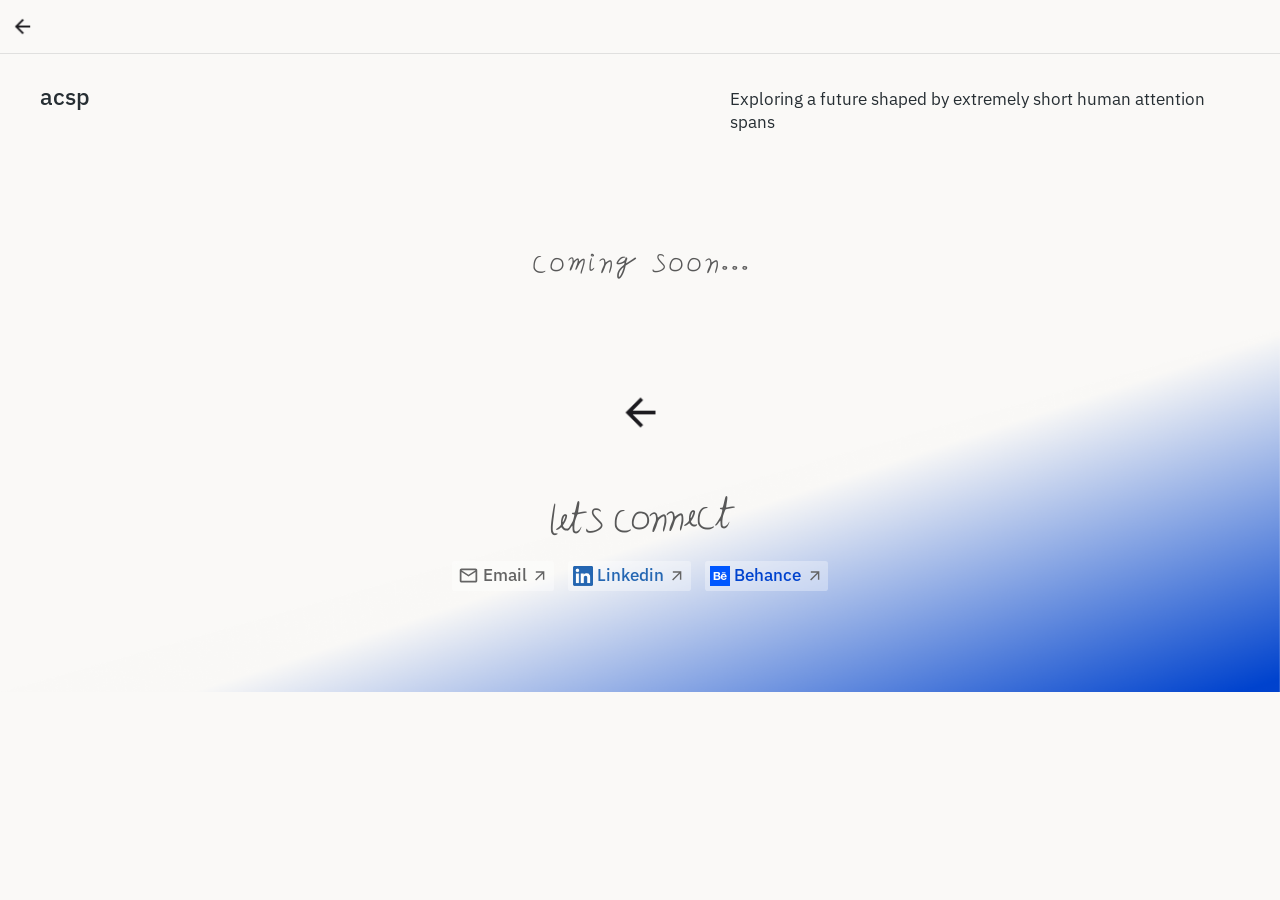
==== commit 19b4209c: "version 2 version2" ====
--- a/acsp.html
+++ b/acsp.html
@@ -39,9 +39,8 @@
         <div class="nav__content">
           <div class="nav__row">
             <a class="case-nav__back" href="index.html#projects" aria-label="Back to projects">
-              <span aria-hidden="true">&#8592;</span>
+              <img src="assests/nav_arrow.png" alt="" aria-hidden="true" width="48" height="48" decoding="async">
             </a>
-            <p class="case-nav__title">acsp</p>
           </div>
           <img class="nav__rule" src="assests/nav-rule.svg" alt="" aria-hidden="true">
         </div>
@@ -54,11 +53,18 @@
        ══════════════════════════════════════════════════ -->
   <main class="case">
 
-    <h1 class="case__name">acsp</h1>
+    <!-- ⚠️ ONE ROW, NOT TWO STACKED LINES. Aniket marked the name at
+         the LEFT edge of the content frame and the description at the
+         RIGHT (2026-09-11), so these are flex items in `.case__head`
+         now rather than two centred blocks. They stack again on phones,
+         where a row this wide cannot work. -->
+    <div class="case__head">
+      <h1 class="case__name">acsp</h1>
 
-    <!-- The project's own description, exactly as it reads on the card
-         in the projects section. If one changes, change the other. -->
-    <p class="case__title">Exploring a future shaped by extremely short human attention spans</p>
+      <!-- The project's own description, exactly as it reads on the card
+           in the projects section. If one changes, change the other. -->
+      <p class="case__title">Exploring a future shaped by extremely short human attention spans</p>
+    </div>
 
     <!-- ⚠️ NO PICTURES YET. `assests/acsp/` is empty — drop the
          write-up's slices in there (1.png, 2.png, … in the order they
@@ -69,47 +75,72 @@
 
 
     <a class="case__back" href="index.html#projects" aria-label="Back to projects">
-      <span class="case__arrow" aria-hidden="true">&#8592;</span>
+      <img class="case__arrow" src="assests/nav_arrow.png" alt="" aria-hidden="true" width="48" height="48" loading="lazy" decoding="async">
     </a>
 
   </main>
 
   <!-- ══════════════════════════════════════════════════
-       FOOTER — the same one as the home page.
-       ⚠️ It is a COPY. If index.html's footer changes, change
-       it here too. All three links still point at `#`.
+       THE FOOTER WEDGE — the same one as the home page.
+       ⚠️ It is a COPY. If index.html's footer changes, change it here
+       too, or the next regenerate quietly undoes it.
+
+       ⚠️ THIS REPLACED THE WHOLE CONNECT BAND — Aniket asked for the
+       footer out and this triangle in its place (2026-09-10). The
+       laptop, "lets connect", the three link chips and the pen mark all
+       went with it, so THE SITE CARRIES NO CONTACT LINKS ANY MORE. That
+       is the change, not an oversight.
+
+       ⚠️ `%20`, NOT A RAW SPACE, and the file really is spelled
+       "triagle" — that is the asset's own name on disk.
        ══════════════════════════════════════════════════ -->
   <footer class="footer" id="connect">
-    <div class="footer__frame" data-reveal>
+    <img class="footer__wedge" src="assests/footer%20triagle.png" alt="" aria-hidden="true"
+         data-reveal loading="lazy" decoding="async" width="4172" height="1182">
 
-      <div class="footer__rule" aria-hidden="true">
-        <span class="footer__line footer__line--a"></span>
-        <img class="footer__x footer__x--1" src="assests/footer-mark.png" alt="" width="79" height="76">
-        <span class="footer__line footer__line--b"></span>
-        <img class="footer__x footer__x--2" src="assests/footer-mark.png" alt="" width="79" height="76">
-        <span class="footer__line footer__line--c"></span>
-        <img class="footer__x footer__x--3" src="assests/footer-mark.png" alt="" width="79" height="76">
-        <span class="footer__line footer__line--d"></span>
-      </div>
+    <!-- ⚠️ THE TEXT LIES OVER THE PICTURE, and it is placed against the
+         PICTURE, not against the page. Aniket marked two spots on the
+         wedge (2026-09-10): the heading about a third of the way down and
+         the chip row under it, both near the middle. Each is anchored as a
+         PERCENTAGE of the wedge's height in styles.css, so the pair keeps
+         its place on the shape at any window width.
 
-      <p class="footer__title"><span class="footer__lets">lets</span> connect</p>
+         ⚠️ BOTH SIT ON THE WHITE HALF. At this x the blue does not start
+         until ~88% down, so the drawn colours — grey heading, brand
+         labels — still read. Push either much lower or much further right
+         and it crosses the diagonal onto blue, where they will not. -->
+    <p class="footer__title" data-reveal><span class="footer__lets">lets</span> connect</p>
 
-      <ul class="footer__links">
-        <li><a class="footer__link" href="mailto:aniket.sharma@iitg.ac.in" aria-label="Email Aniket">
-          <img src="assests/email.png" alt="" width="348" height="135"></a></li>
-        <li><a class="footer__link" href="https://www.linkedin.com/in/aniket-kumar-sharma-7b370a381/" target="_blank" rel="noopener noreferrer" aria-label="Aniket on LinkedIn">
-          <img src="assests/linkedin.png" alt="" width="438" height="135"></a></li>
-        <li><a class="footer__link" href="https://www.behance.net/aniket-sharma" target="_blank" rel="noopener noreferrer" aria-label="Aniket on Behance">
-          <img src="assests/behance.png" alt="" width="444" height="135"></a></li>
-      </ul>
-
-      <img class="footer__pc" src="assests/footer%20pc.png" alt=""
-           width="2080" height="1564">
-
-      <img class="footer__scribble" src="assests/hero-scribble.svg" alt=""
-           aria-hidden="true" width="237" height="207">
-
-    </div>
+    <!-- ⚠️ REAL TEXT, NOT THREE PNGs. Each chip is a glyph, a <span> and
+         an out-arrow, so the link says its own name and the label colours
+         are one line of CSS each. -->
+    <ul class="footer__links" data-reveal>
+      <li>
+        <a class="footer__link footer__link--email" href="mailto:aniket.sharma@iitg.ac.in">
+          <img class="footer__glyph footer__glyph--mail" src="assests/icon-mail.svg" alt="" loading="lazy" decoding="async" width="30" height="30">
+          <span class="footer__label">Email</span>
+          <img class="footer__out" src="assests/icon-out.svg" alt="" aria-hidden="true" loading="lazy" decoding="async" width="24" height="24">
+        </a>
+      </li>
+      <li>
+        <a class="footer__link footer__link--linkedin" href="https://www.linkedin.com/in/aniket-kumar-sharma-7b370a381/" target="_blank" rel="noopener noreferrer">
+          <!-- ⚠️ WRAPPED, because the Figma overscans this one by ~1% to
+               keep the logo's own edge off the box. The other two do not. -->
+          <span class="footer__glyph footer__glyph--linkedin">
+            <img src="assests/icon-linkedin.jpg" alt="" loading="lazy" decoding="async" width="499" height="499">
+          </span>
+          <span class="footer__label">Linkedin</span>
+          <img class="footer__out" src="assests/icon-out.svg" alt="" aria-hidden="true" loading="lazy" decoding="async" width="24" height="24">
+        </a>
+      </li>
+      <li>
+        <a class="footer__link footer__link--behance" href="https://www.behance.net/aniket-sharma" target="_blank" rel="noopener noreferrer">
+          <img class="footer__glyph footer__glyph--behance" src="assests/icon-behance.png" alt="" loading="lazy" decoding="async" width="640" height="640">
+          <span class="footer__label">Behance</span>
+          <img class="footer__out" src="assests/icon-out.svg" alt="" aria-hidden="true" loading="lazy" decoding="async" width="24" height="24">
+        </a>
+      </li>
+    </ul>
   </footer>
 
   <script src="app.js"></script>
--- a/styles.css
+++ b/styles.css
@@ -34,7 +34,7 @@
   --blue: #0071b7;
   --gray: #6f6f6f;
   --accent: #78a9ff;
-  --paper: #ffffff;
+  --paper: #faf9f7;
   --panel: #f2f2f2;
   --rule: rgba(38, 46, 51, 0.12);
 
@@ -47,23 +47,35 @@
   /* 1440 — the Figma desktop frame     */
   --frame-pad: 3.75rem;
   /* 60                                 */
-  --wordmark: 3rem;
-  /* 48 — the doodle matches this height */
-  --nav-h: 3rem;
-  /* the logo row is as tall as the wordmark */
-  --nav-pad-top: 1.25rem;
-  /* 20 — air above the bar             */
-  --nav-link: 1.125rem;
-  /* 18                                 */
-  --nav-gap: 2.25rem;
-  /* 36                                 */
-  --rule-gap: 1.25rem;
-  /* 20 — text-to-line gap (holds the stroke in position while content is raised) */
+  --wordmark: 2rem;
+  /* 32 — the wordmark on its own, no doodle. Aniket asked for the
+     nav contents a little smaller (2026-09-12): was 36. The bar's own
+     height is `--nav-h` and did NOT change, so only the mark shrank. */
+  --nav-h: 3.5rem;
+  /* 56 — the whole bar is this tall    */
+  --nav-pad-top: 0rem;
+  /* the bar is its own height now, no extra air */
+  --nav-pad-bot: 0rem;
+  /* ⚠️ 0 HERE AND IT MUST STAY 0 ON DESKTOP — the desktop bar takes
+     its whole height from `--nav-h`, so any padding would ADD to it.
+     It exists for phones, where the row is shorter than the bar and the
+     air above it has to be matched below to keep the links centred. */
+  --nav-link: 0.875rem;
+  /* 14 — Aniket's number (2026-09-12). Went 12 → 11 → this in one
+     sitting: the trim came first, then he asked for 14 outright, so the
+     desktop links are now BIGGER than they started. The other bands
+     were already at or near 14 and did not move — tablet 16, phone 14,
+     small phone 13. */
+  --nav-gap: 1.5rem;
+  /* 24 — back to the original. It was eased to 22 to suit the 11px
+     type; at 14 the row wants its full spacing again. */
+  --rule-gap: 0rem;
+  /* the rule is now a border on the bar itself, so no gap to hold */
 
   /* the real height of the nav block: bar + rule + a little air.
      Used to reserve space at the top of the page and to stop
      anchor links landing underneath it. */
-  --nav-total: calc(var(--nav-pad-top) + var(--nav-h) + var(--rule-gap) + 0.5rem);
+  --nav-total: calc(var(--nav-pad-top) + var(--nav-h) + var(--nav-pad-bot) + var(--rule-gap) + 0.5rem);
 
   /* ⚠️ THE ONE NUMBER THAT SIZES THE WHOLE HERO COLLAGE. Aniket asked
      for everything in slice 2 a little smaller on desktop
@@ -89,6 +101,23 @@
      `container-type`, so it can't read its own `cqw`, which is why
      this lives up here as a plain token both can share. */
   --hero-w: min(72rem, 80%);
+
+  /* HOW FAR THE WHOLE HERO SITS BELOW THE NAV. Aniket marked the
+     collage on the live page and asked for the whole section to come
+     down a bit (2026-09-08).
+
+     ⚠️ It is a token, not a padding written in one place, because TWO
+     rules have to move together: `.hero`'s own top padding, and
+     `.page-gradient`'s start line — that line IS the stage's bottom
+     edge, measured down from the top of the page, so pushing the
+     stage down without pushing the line down the same amount would
+     leave the grey panel starting partway up the collage.
+
+     Zeroed in the stacked band (max-width: 1023px), where there is no
+     collage to move — the hero is a normal stack under the nav and
+     already carries its own spacing. */
+  --hero-drop: 5rem;
+  /* 80 */
 
   /* motion */
   --ease: cubic-bezier(0.22, 1, 0.36, 1);
@@ -172,8 +201,8 @@
      `.hero__stage`'s box ends. Written as the nav's height plus the
      stage's, rather than a flat 1018, so it tracks the collage down
      through the laptop band AND follows `--hero-w` whenever the hero
-     is resized: the stage is `--hero-w` wide and 1440 × 874 in shape,
-     so it is 0.60694 of its own width tall.
+     is resized: the stage is `--hero-w` wide and 1440 × 674 in shape,
+     so it is 0.46806 of its own width tall.
 
      ⚠️ `margin-top`, NOT `top`, AND THAT IS NOT A STYLE CHOICE.
      `--hero-w` is `min(72rem, 80%)`, and A PERCENTAGE IN `top`
@@ -191,7 +220,7 @@
      stage's 80% both measure the body's width, because `.hero` is the
      full body width. Don't put horizontal padding on `main`. */
   top: 0;
-  margin-top: calc(var(--nav-total) + var(--hero-w) * 0.60694);
+  margin-top: calc(var(--nav-total) + var(--hero-drop) + var(--hero-w) * 0.46806);
   /* the page's bottom edge — see the note on `body` above */
   bottom: 0;
   background: url('assests/gradient-dekstop.png') no-repeat center / 100% 100%;
@@ -226,6 +255,9 @@
   inset: 0 0 auto 0;
   z-index: 100;
   background: var(--paper);
+  /* one clean hairline, window edge to window edge, in the same
+     colour the hand-drawn rule used (--rule). */
+  border-bottom: 1px solid var(--rule);
   transition: transform 0.45s var(--ease), box-shadow 0.3s ease;
   will-change: transform;
 }
@@ -249,9 +281,12 @@
 .nav__wrap {
   max-width: none;
   width: 100%;
-  /* the logo sits 60px in from the left edge, and the links the same
-     from the right — set once here for the whole bar */
-  padding: var(--nav-pad-top) var(--frame-pad) 0 var(--frame-pad);
+  /* the wordmark sits 16px in from the left edge, the links the same
+     from the right — set once here for the whole bar.
+     ⚠️ THE BOTTOM WAS A HARD 0 and that is what left the phone links
+     sitting low: 16 of air above a 28 row and none under it. It is a
+     variable now, 0 on desktop so nothing there moves. */
+  padding: var(--nav-pad-top) 1rem var(--nav-pad-bot) 1rem;
 }
 
 .nav__inner {
@@ -269,10 +304,12 @@
 }
 
 .nav__row {
-  display: grid;
-  grid-template-columns: 1fr auto 1fr;
+  display: flex;
+  justify-content: space-between;
   align-items: center;
   gap: 1rem;
+  /* the bar's whole height lives here */
+  height: var(--nav-h);
 }
 
 /* ── Logo: scanned doodle + handwritten wordmark, as one unit ── */
@@ -304,11 +341,6 @@
   letter-spacing: -0.05em;
   color: var(--purple);
   white-space: nowrap;
-  transition: transform 0.4s var(--ease);
-}
-
-.nav__logo:hover .nav__wordmark {
-  transform: translateY(-2px);
 }
 
 /* ── Links ────────────────────────────────────────────────── */
@@ -316,10 +348,10 @@
 .nav__links {
   display: flex;
   align-items: center;
-  justify-content: center;
+  justify-content: flex-end;
   gap: var(--nav-gap);
-  font-weight: 500;
-  justify-self: center;
+  font-weight: 400;
+  margin-left: auto;
 }
 
 .nav__link {
@@ -328,7 +360,8 @@
   align-items: center;
   gap: 0.35rem;
   font-size: var(--nav-link);
-  font-weight: 500;
+  font-weight: 400;
+  text-transform: uppercase;
   color: var(--ink);
   transition: color 0.3s ease;
 }
@@ -343,7 +376,7 @@
 }
 
 .nav__link--resume {
-  justify-self: end;
+  justify-self: auto;
 }
 
 .nav__download-icon {
@@ -361,10 +394,9 @@
 
 /* ── The hand-drawn rule underneath ───────────────────────── */
 
+/* retired — the bar's own border-bottom draws the line now */
 .nav__rule {
-  display: block;
-  width: 100%;
-  height: 2px;
+  display: none;
 }
 
 
@@ -406,6 +438,12 @@
      the stage across the bands, or with `--hero-w`, and would drift
      the card. */
   padding-bottom: 0;
+  /* the air between the nav and the top of the collage — see
+     `--hero-drop` in the tokens at the top of this file. Everything
+     below the hero is in normal flow after it, so the quote card and
+     the rest of the page come down by the same amount and keep their
+     spacing. */
+  padding-top: var(--hero-drop);
 }
 
 .hero__stage {
@@ -436,23 +474,81 @@
      ⚠️ `translate`, and a PERCENTAGE one, on purpose. A percentage
      translate measures against the ELEMENT'S OWN size, so this is
      49.5px at 1440 and stays 3.4375% of the collage at every width —
-     it can never drift out of step with `--hero-w`. Same trick the
-     footer's laptop uses for `--pc-cut`. A margin would have to fight
-     the auto-centring; a `left` would measure against the wrong box.
+     it can never drift out of step with `--hero-w`. (The old footer's
+     laptop used the same trick for `--pc-cut`; that footer was replaced
+     on 2026-09-10, so this is the only one left.) A margin would have to
+     fight the auto-centring; a `left` would measure against the wrong
+     box.
 
      ⚠️ The big loop cancels this out again — see `.hero__scribble--loop`.
      It is pinned to the WINDOW's edge, not the collage, so it must not
      ride along. If you change this number, change it there too. */
   --hero-shift: 3.544%;
   translate: var(--hero-shift) 0;
-  /* 1440 wide × 874 tall — the Figma frame from the nav's bottom
-     edge down to where the grey panel starts.
+  /* 1440 wide × 674 tall — the Figma frame from the nav's bottom edge
+     down to where the grey panel starts, less the 200 of dead tail
+     Aniket marked and asked to close (2026-09-08). It was 874.
+
+     ⚠️ THREE NUMBERS MOVE TOGETHER WHEN THIS DOES, and two of them are
+     not in this rule: `.page-gradient`'s multiplier, which IS this
+     shape written as a decimal (674 / 1440 = 0.46806) and draws the
+     line this box ends on; and `.quote__card`'s `top`, which is
+     measured up out of the band BELOW the stage and so has to give
+     back whatever height the stage loses, or the card slides up the
+     page with it. Change one, change all three.
      ⚠️ `aspect-ratio`, so the box gets SHORTER as it gets narrower.
      That is the point: the collage keeps its shape, and the tail
      under it — the empty band the quote card climbs back up into —
      shrinks by the same 10% rather than being left behind as a gap. */
-  aspect-ratio: 1440 / 874;
+  aspect-ratio: 1440 / 674;
   margin: 0 auto;
+
+  /* ⚠️ HOW FAR THE DRAWING SITS DOWN INSIDE THE STAGE. Aniket marked
+     the collage and the big loop together and asked for both down a
+     bit (2026-09-08).
+
+     It is ONE token rather than 40 added to nine Figma numbers,
+     because the collage only works if its pieces keep their exact
+     relationship to each other — nudging them one at a time is how
+     that drifts. Every `top` that moves with it reads
+     `calc(<its Figma number> + var(--collage-drop))`, so the Figma
+     value stays legible and the drop stays a single dial.
+
+     ⚠️ It does NOT move the greeting, the tagline, the IITG mark or
+     the tools row. Those were not in the mark, and they are the half
+     of the hero that reads as type rather than as drawing.
+
+     ⚠️ In cqw, so it scales with the stage like everything else here.
+     Zeroed in the stacked band, where the collage is a small stage of
+     its own and has its own numbers. */
+  --collage-drop: -1.736cqw;
+  /* -20 — ABOVE where the Figma draws the collage. It went 40, 80, 40,
+     20, 0 and then past it (2026-09-08).
+
+     ⚠️ THE LOOP NO LONGER RIDES THIS DIAL. It did, and that is how it
+     ended up 2px off the stage's top edge here; it has `--loop-drop`
+     of its own now, so this number only moves the drawing. */
+
+  /* The same dial for the OTHER half of the hero — the greeting, the
+     tagline, the IITG mark, the tools row and its caption. Aniket
+     marked the copy and asked for it down a bit too (2026-09-08).
+
+     ⚠️ IT MOVES ALL FIVE OR NONE. The tagline's last line clears the
+     tools row by about 18 at rest; drop the type without the tools and
+     the two collide inside 20px. They are one column and they move as
+     one. */
+  --copy-drop: -1.736cqw;
+  /* -20 — always the same as --collage-drop, so the two halves of the
+     hero stay level with each other */
+
+  /* THE BIG LOOP HAS ITS OWN DIAL. It used to ride `--collage-drop`,
+     which is how it ended up 2px off the stage's top edge when the
+     collage was lifted; Aniket then marked the loop on its own and
+     asked for it back down (2026-09-08). It is scenery pinned to the
+     window's right edge, not part of the collage's geometry, so it has
+     no business tracking the drawing's position. */
+  --loop-drop: 1.736cqw;
+  /* 20 */
 }
 
 /* The photo and its doodles move as one group. On desktop this wrapper
@@ -469,12 +565,23 @@
   position: absolute;
   left: 24.450cqw;
   /* 356  */
-  top: 12.592cqw;
+  top: calc(12.592cqw + var(--collage-drop));
   /* 152.5 */
   width: 14.192cqw;
   /* 190  */
   height: auto;
   transition: transform 0.2s var(--ease);
+
+  /* ⚠️ THE PHOTO PAINTS OVER THE DOODLES. Aniket asked for it on top
+     (2026-09-12), after the phone camera and walker were nudged in far
+     enough to sit on it. Everything in the cluster is absolute with no
+     z-index of its own, so DOM order decided it before this, and the
+     doodles come after the photo in index.html — they were winning.
+
+     ⚠️ IT IS ABOVE THE LABELS TOO. They sit clear of the photo at every
+     size, so nothing changes visually; if a label is ever meant to
+     cross the photo it needs its own z-index above this one. */
+  z-index: 2;
 }
 
 /* .hero__photo:hover {
@@ -487,11 +594,11 @@
   position: absolute;
   left: 40.208cqw;
   /* 579   */
-  top: 13.706cqw;
+  top: calc(13.706cqw + var(--copy-drop));
   /* 197.4 */
   margin: 0;
-  font-size: 1.667cqw;
-  /* 24 */
+  font-size: 1.389cqw;
+  /* 20 */
   line-height: 1.31;
   letter-spacing: -0.01em;
   color: var(--ink);
@@ -515,13 +622,28 @@
   position: absolute;
   left: 40.208cqw;
   /* 579 */
-  top: 17.650cqw;
-  /* 228.4 */
-  width: 29.583cqw;
-  /* 426 */
+  /* ⚠️ SET BY EYE AGAINST THE GREETING ABOVE, not by the Figma. The
+     48px handwriting inflates the greeting's line box, which left a
+     hole between the two blocks; Aniket asked for them to read as one
+     paragraph (2026-09-08), so this comes up until the baseline gap
+     is about the tagline's own line-height. Move the greeting and
+     this has to follow. */
+  top: calc(17.094cqw + var(--copy-drop));
+  /* 246 — was 254, tucked up under "Hi I am Aniket" */
+  /* ⚠️ THIS WIDTH IS WHAT MAKES IT FOUR LINES, at the 20px below.
+     Aniket asked for four lines without dropping the size
+     (2026-09-08), so the column grew to the RIGHT instead: 146
+     characters need ~40 per line to land in four, and at 20px that
+     takes this much column. The original 29.583 stopped exactly at
+     the IITG logo's left edge — this one runs past it, so if the
+     first line ever touches the logo, raise the logo rather than
+     narrowing this. Change the width or the size and the line count
+     moves; always check the pair together. */
+  width: 27.500cqw;
+  /* 396 — narrow enough to break the paragraph into four lines */
   margin: 0;
-  font-size: 1.667cqw;
-  /* 24 */
+  font-size: 1.389cqw;
+  /* 20 */
   line-height: 1.44;
   letter-spacing: -0.01em;
   color: var(--ink);
@@ -543,6 +665,10 @@
    stage. That keeps each doodle locked to the photo at any width.
    ───────────────────────────────────────────────────────────── */
 
+/* ⚠️ ORPHAN — the three words are gone from index.html (2026-09-08).
+   Kept, with the three placements below, so they can be put back
+   without re-deriving the Figma numbers. Nothing on the page uses
+   these. */
 .hero__label {
   position: absolute;
   margin: 0;
@@ -560,19 +686,19 @@
 
 .hero__label--photography {
   left: 9.722cqw;
-  top: 21.114cqw;
+  top: calc(21.114cqw + var(--collage-drop));
 }
 
 /* 140,   448   */
 .hero__label--music {
   left: 17.431cqw;
-  top: 31.984cqw;
+  top: calc(31.984cqw + var(--collage-drop));
 }
 
 /* 251,   604.5 */
 .hero__label--walks {
   left: 35.461cqw;
-  top: 32.918cqw;
+  top: calc(32.918cqw + var(--collage-drop));
 }
 
 /* 510.6, 589.1 */
@@ -583,33 +709,212 @@
   height: auto;
 }
 
+/* ⚠️ ONE WIDTH FOR ALL THREE, and that is the change the new artwork
+   asked for. The old doodles were line drawings of three different
+   shapes — 66, 57 and 62 wide — and each width was chosen to make that
+   particular drawing read at the right weight. The tiles that replaced
+   them (2026-09-08) are one set at one size, so three different widths
+   would just render the set unevenly.
+
+   72 rather than the old average: a tile carries padding around its
+   icon, so it needs a little more room to read as strongly as the bare
+   line art did. Their left/top are untouched — each tile still hangs
+   off the Figma corner its drawing did. */
+.hero__doodle--camera,
+.hero__doodle--music,
+.hero__doodle--walks {
+  width: 5cqw;
+  /* 72 */
+  /* ⚠️ A SQUARE BOX AND `contain`, NOT `height: auto`. The three files
+     are 94x86, 109x103 and 115x110 — near-square, but near is not the
+     same, and on a shared width alone they came out 66, 68 and 69 tall.
+     Aniket asked for the cards equal (2026-09-08), so the BOX is the
+     thing that is equal and `contain` fits each drawing inside it
+     without distorting anything.
+
+     ⚠️ RESIZING THESE MEANS RE-DOING THE THREE `left`/`top`s BELOW.
+     They are corners, the marks that placed them were centres, so each
+     one carries half a tile in it — that half changed with this.
+
+     ⚠️ DESKTOP WAS GROWN AND PUT STRAIGHT BACK ON 2026-09-12. It went
+     72 → 86 → 108 → 150 → 200 and Aniket stopped it: the bigger
+     doodles were only ever meant for PHONES. Everything in this rule
+     and the three below is the pre-existing number, restored. The
+     phone sizes live in the 767 block — change them there and leave
+     this rule alone. */
+  height: 5cqw;
+  object-fit: contain;
+}
+
+/* ⚠️ THESE THREE ARE NO LONGER ON THE FIGMA'S COORDINATES. The old
+   numbers placed three line drawings of three different shapes, spread
+   across the left of the collage; the tiles that replaced them are one
+   set, and Aniket marked where each should sit (2026-09-08) — a column
+   down the left of the photo, camera at the top, then music, then the
+   walker. The Figma values they replaced were 225.6/398, 275.4/548.2
+   and 449.9/547.6.
+
+   ⚠️ EACH `left`/`top` IS THE TILE'S TOP-LEFT CORNER, and the marks
+   gave centres — so every number here is the marked centre less half a
+   tile (36 of the 72). Change the tile size and these move with it. */
 .hero__doodle--camera {
-  left: 15.669cqw;
-  top: 17.640cqw;
-  width: 4.583cqw;
-}
-
-/* 225.6, 398.0 */
+  left: 14.931cqw;
+  /* 215 */
+  top: calc(13.455cqw + var(--collage-drop));
+  /* 194 */
+}
+
 .hero__doodle--music {
-  left: 19.128cqw;
-  top: 28.071cqw;
-  width: 3.958cqw;
-}
-
-/* 275.4, 548.2 */
-.hero__doodle--walks>img {
-  display: block;
-  width: 100%;
+  /* ⚠️ THE ONE TILE THAT IS NOT 72. Aniket asked for this one a little
+     bigger (2026-09-09). It still overrides BOTH width and height
+     together — the shared rule's whole point is that the box stays
+     square, and `object-fit: contain` only behaves if it is.
+
+     ⚠️ The left/top below carry half a tile in them, so they are 4.3
+     less than the marked centre would give at 72 — grow this again and
+     they move again. */
+  width: 5.75cqw;
+  /* 83 */
+  height: 5.75cqw;
+
+  left: 15.625cqw;
+  /* 225 */
+  top: calc(20.139cqw + var(--collage-drop));
+  /* 290 */
+}
+
+.hero__doodle--walks {
+  /* the same step up music got (2026-09-09), and for the same reason
+     the left/top below are half that growth back from the marked
+     centre. Camera is now the only tile still at the shared 72. */
+  width: 5.75cqw;
+  /* 83 */
+  height: 5.75cqw;
+
+  left: 17.795cqw;
+  /* 256 */
+  top: calc(27.691cqw + var(--collage-drop));
+  /* 399 */
+}
+
+/* 449.9, 547.6 */
+/* ── THE TILES' HOVER CARDS ──────────────────────────────────
+   The blue cards Aniket drew behind two of the doodles (2026-09-09):
+   "my records" behind Long Walks, "check out my photocrowd" behind
+   the camera. They are pictures, not content — the words are baked
+   into the PNGs — so they are `aria-hidden` and there is nothing here
+   to position on top of them.
+
+   ⚠️ BOTH OPEN TO THE LEFT, INTO THE GUTTER, and that is the only
+   place either fits. The cards are two to three times the width of the
+   tile that opens them: below the walker is the stage's bottom edge,
+   above the camera is the nav, and to the right of both is the
+   polaroid. The band left of the collage is empty at every desktop
+   width, so that is where they go.
+
+   ⚠️ `pointer-events: none` IS WHAT STOPS THEM FLICKERING. A card is
+   bigger than the tile that opens it — let it take the pointer and
+   moving onto it would close the hover that is drawing it, which
+   reopens it, which closes it, forever.
+
+   ⚠️ EACH SCALES FROM THE CORNER NEAREST ITS OWN TILE, which is what
+   makes it read as unfolding out of the doodle rather than fading in
+   beside it. The two tiles sit differently against their cards, so the
+   two origins are different — see each placement below.
+
+   ╔══════════════════════════════════════════════════════════
+   ║ ⚠️ ORPHANED — NOTHING ON THE PAGE CARRIES `.hero__record` ANY
+   ║ MORE. Aniket asked for the CURSOR to become these cards instead
+   ║ (2026-09-10), so they are drawn inside `.cursor` now and the zone
+   ║ table in app.js decides which one. Everything below still works;
+   ║ put the two <img>s back in index.html, each immediately after its
+   ║ own tile, and drop the two card rows from `viewZones`.
+   ╚══════════════════════════════════════════════════════════ */
+.hero__record {
+  position: absolute;
   height: auto;
-}
-
-.hero__doodle--walks {
-  left: 31.245cqw;
-  top: 32.034cqw;
-  width: 4.306cqw;
-}
-
-/* 449.9, 547.6 */
+  pointer-events: none;
+  opacity: 0;
+  scale: 0.94;
+  transition:
+    opacity 0.18s ease,
+    scale 0.22s ease;
+}
+
+/* the camera tile sits beside this card's middle, so it opens from the
+   right edge, halfway down */
+.hero__record--camera {
+  left: 0;
+  top: calc(12.891cqw + var(--collage-drop));
+  /* 186 — centred on the camera tile */
+  width: 13.889cqw;
+  /* 200 */
+  transform-origin: right center;
+}
+
+/* the walker sits beside this card's TOP — the card is the taller of
+   the two and hangs below its tile — so it opens from that corner */
+.hero__record--walks {
+  left: 2.865cqw;
+  /* 41 */
+  top: calc(27.691cqw + var(--collage-drop));
+  /* 399 — level with the top of the walker tile */
+  width: 13.889cqw;
+  /* 200 */
+  transform-origin: top right;
+}
+
+
+/* ── The tiles under the cursor ──────────────────────────────
+   A small zoom, nothing else. Aniket's ask (2026-09-09).
+
+   ⚠️ `transform`, NOT the `scale` property, AND THAT IS DELIBERATE.
+   The hero's entrance keyframes animate `scale` and `translate` as
+   individual properties (see `hero-settle`), and every doodle carries
+   `hero-fade` with `both` — an animation holds its properties after it
+   ends, so a hover written in `scale` would be fighting the animation
+   for the same one. `transform` is a different property entirely and
+   composes with them instead.
+
+   ⚠️ Scaled from the CENTRE, which is what keeps each tile on the spot
+   it was placed at. These are absolutely positioned by their corner,
+   so a corner origin would slide them as they grew.
+
+   `ease` at 200ms: a hover change, and the tiles are small — this is
+   the textbook micro-interaction, not something that wants the page's
+   --ease (an ease-out quint built for arrivals).
+
+   ⚠️ `(hover: hover) and (pointer: fine)` — a tap on a touchscreen
+   fires hover and would leave a tile stuck zoomed. */
+@media (hover: hover) and (pointer: fine) {
+
+  .hero__doodle--camera,
+  .hero__doodle--music,
+  .hero__doodle--walks {
+    transition: transform 200ms ease;
+    will-change: transform;
+  }
+
+  .hero__doodle--camera:hover,
+  .hero__doodle--music:hover,
+  .hero__doodle--walks:hover {
+    transform: scale(1.08);
+  }
+
+  /* two of the tiles have a second thing to show — see the cards
+     above. The `~` needs each card to be a LATER sibling of its tile;
+     both are, and index.html says so at the elements.
+
+     ⚠️ THE MODIFIER IN EACH SELECTOR IS DOING REAL WORK. `~` matches
+     every later sibling, so a bare `.hero__record` here would have the
+     camera open the walker's card too. */
+  .hero__doodle--camera:hover ~ .hero__record--camera,
+  .hero__doodle--walks:hover ~ .hero__record--walks {
+    opacity: 1;
+    scale: 1;
+  }
+}
+
 .hero__doodle--grass {
   /* Tucked into the photo's top-right corner, keeping the Figma
      relationship: the grass starts 42.3px left of that corner and
@@ -622,7 +927,7 @@
      off the corner instead of touching it. The visible corner sits at
      501/570 of the width, at the very top: 24.450 + 0.879 x 14.192. */
   left: 36.016cqw;
-  top: 10.790cqw;
+  top: calc(10.790cqw + var(--collage-drop));
   width: 3.264cqw;
 }
 
@@ -688,7 +993,7 @@
      Both terms are percentages of the stage's width — `right` resolves
      against the containing block — so this cancels exactly. */
   right: calc((100% - 100vw) / 2 + var(--hero-shift));
-  top: 1.924cqw;
+  top: calc(1.924cqw + var(--loop-drop));
   width: 16.458cqw;
 }
 
@@ -710,22 +1015,31 @@
 
 .hero__tools {
   position: absolute;
-  left: 63.542cqw;
-  /* 915 = 917 - the 2px border */
-  top: 28.653cqw;
+  left: 63.681cqw;
+  /* 917 — the Figma's own x, now that there is no 2px border to sit
+     back from */
+  top: calc(28.653cqw + var(--copy-drop));
   /* 513.36 */
   display: flex;
-  gap: 0.694cqw;
-  /* 10 — with the 2px borders that keeps the 74 pitch */
-}
-
+  gap: 0.833cqw;
+  /* 12 — the borders used to make up the other 2 of the 74 pitch */
+}
+
+/* ⚠️ NO BRACKETS ANY MORE. Each icon used to carry a hand-drawn
+   top-left corner bracket — two straight 2px lines in --ink, done as a
+   border-top + border-left rather than another SVG to load. Aniket
+   marked the row and asked for them off (2026-09-08).
+
+   ⚠️ THE ROW'S `left` AND `gap` ABOVE WERE BOTH SIZED AROUND THOSE 2px,
+   and both were corrected when the borders came off — 915 back to the
+   Figma's 917, and the gap from 10 to 12, so the icons keep the 74
+   pitch the Figma draws. Put a border back and those two numbers have
+   to come back with it. */
 .hero__tool {
   box-sizing: content-box;
   width: 4.306cqw;
   /* 62 */
   height: 4.306cqw;
-  border-top: 0.139cqw solid var(--ink);
-  border-left: 0.139cqw solid var(--ink);
   /* the icons are transparent PNGs; in Figma they sit on white */
   background: var(--paper);
 }
@@ -734,7 +1048,7 @@
   position: absolute;
   left: 65.625cqw;
   /* 945 */
-  top: 34.069cqw;
+  top: calc(34.069cqw + var(--copy-drop));
   /* 591.36 */
   margin: 0;
   font-family: var(--font-hand);
@@ -785,12 +1099,16 @@
 
 .hero__iitg {
   position: absolute;
-  left: 69.962cqw;
-  /* 978.7 */
-  top: 10.379cqw;
-  /* 163.9 */
-  width: 7.200cqw;
-  /* 105.4 */
+  /* ⚠️ GROWN FROM ITS CENTRE, not its corner. Aniket asked for a
+     bigger mark (2026-09-08): width 7.2 → 9.6cqw, so `left` and `top`
+     each come back by half the growth to keep it sitting exactly
+     where the Figma put it. Move all three together or it drifts. */
+  left: 68.762cqw;
+  /* 978.7, less half the growth */
+  top: calc(9.394cqw + var(--copy-drop));
+  /* 163.9, less half the growth */
+  width: 9.600cqw;
+  /* 140.5 */
   height: auto;
   /* the Figma layer is set to Darken — it's a scan on white */
   mix-blend-mode: darken;
@@ -827,15 +1145,73 @@
   container-type: inline-size;
   width: min(90rem, 100%);
   margin: 0 auto;
-}
-
+  /* ⚠️ THE FRAME HOLDS ITS OWN HEIGHT NOW, AND THIS IS THE GAP BETWEEN
+     THE HERO AND PROJECTS — the one number that sets it. The card used
+     to be the only thing in here and its box is what made this band 137
+     tall; the card went `absolute` when it moved up beside the hero
+     (2026-09-08), which would have collapsed this to nothing and pulled
+     Projects 137 up the page. So the band it used to make is written
+     here as a shape, and it scales with the frame exactly as the old
+     cqw margins did.
+
+     ⚠️ EVERYTHING BELOW RIDES ON IT. Projects, the playground and
+     Other Stuffs are all in normal flow under this, so shortening the
+     band lifts the whole lower half of the page together — which is
+     what Aniket asked for (2026-09-10): 137 → 85, so the page comes up
+     52 at 1440 and proportionally less as the frame narrows.
+
+     ⚠️ IT DOES NOT MOVE THE QUOTE CARD. That is absolute against this
+     frame's TOP edge (`top: -28.889cqw`), and only the bottom edge
+     moves when this changes — so the card stays beside the collage
+     where it was marked. */
+  aspect-ratio: 1440 / 85;
+}
+
+/* ⚠️ THE CARD IS OUT OF FLOW AND SITS BESIDE THE HERO, NOT UNDER IT.
+   Aniket marked the empty space down the left of the collage and asked
+   for the card to move there (2026-09-08). It used to be centred in
+   this frame on a negative top margin, tucked into the hero's tail.
+
+   ⚠️ THE 62 THAT HANGS OFF THE SCREEN IS THE POINT, and it is measured
+   from the WINDOW's edge, not the frame's — the same trick
+   `.hero__scribble--loop` uses on the right, and the same reading of
+   the sign: `(100% - 100vw) / 2` is NEGATIVE, the gutter beside the
+   frame written as an outward push, so subtracting on top of it pushes
+   further out. That keeps exactly 62 hidden at every width instead of
+   letting the amount grow as the gutter closes.
+
+   ⚠️ IT ONLY WORKS BECAUSE THE CARD IS 317 WIDE. At the 410 it used to
+   be, a window-pinned left drove it straight through the "Photography"
+   label at 1440 — the gutter closes as the window narrows but the
+   collage does not move with it, and there was not room for both. At
+   317 the card clears the label by ~30 even at 1024. Widen the card
+   again and check that clearance before trusting this. */
 .quote__card {
+  position: absolute;
+  left: calc((100% - 100vw) / 2 - 4.306cqw);
+  /* 62 of the card past the window's left edge — Aniket marked the
+     strip he wanted hidden (2026-09-08). `body`'s `overflow-x: hidden`
+     clips it, so this never adds sideways scroll. */
+  top: -28.889cqw;
+  /* -416 — 200 less negative than it was, giving back exactly the
+     height the stage lost when its tail was trimmed: this is measured
+     from the top of the band BELOW the stage, and that band just moved
+     200 up the page.
+
+     It also moves with the collage beside it, so this tracks
+     `--collage-drop` by hand: 40 down when the collage went down, 40
+     back up when it came back (2026-09-08). Level with the TOP OF THE
+     POLAROID,
+     which is the topmost thing in the collage beside it. It was 130
+     higher than this, hanging above everything with nothing to line up
+     against; Aniket asked for it down (2026-09-08) and the photo's top
+     edge is the line worth landing on. */
   display: block;
-  width: 28.5cqw;
-  /* 410.4 — reduced to match the 80% hero scale */
+  width: 22cqw;
+  /* 316.8 — Aniket brought it down from 410 when it moved out here
+     (2026-09-08); beside the collage it does not need the weight it had
+     when it sat centred under it */
   height: auto;
-  margin: -14cqw auto 1.573cqw;
-  /* tucked cleanly under the hero */
   transition:
     opacity 0.35s var(--ease),
     translate 0.35s var(--ease),
@@ -901,6 +1277,70 @@
   margin: 0 auto;
 }
 
+/* The section title, in Aniket's own handwriting font — the text
+   version of the tag PNG that used to sit here.
+
+   ⚠️ IT IS THE SAME BOX AS `.projects__list`, and that is the whole
+   trick to "align it left with the covers": same 886 width, same
+   `margin: auto`, so its left edge and the first cover's left edge are
+   the same line by construction, at every width and in every band. Do
+   NOT swap this for a `margin-left` calculation — that has to be kept
+   in step by hand and drifts the moment the column changes. */
+.projects__head {
+  /* ⚠️ IT IS THE SAME BOX AS `.projects__list`, and that is the whole
+     trick to "align it with the covers": same 886 width, same
+     `margin: auto`, so the title's left edge and "more coming soon"'s
+     right edge land on the first cover's two edges by construction, at
+     every width and in every band. Do NOT swap this for `margin-left`
+     arithmetic — that has to be kept in step by hand and drifts the
+     moment the column changes. */
+  width: 61.528cqw;
+  /* 886 — the projects column */
+  margin: 0 auto 2.083cqw;
+  /* 30 down to the first cover */
+  display: flex;
+  /* baseline, not centre: the two are the same size today, but if one
+     is ever retuned they must still sit on one written line */
+  align-items: baseline;
+  justify-content: space-between;
+  gap: 1.389cqw;
+  /* 20 — only ever reached if the column gets very narrow */
+}
+
+/* One type spec for both ends of the row. IBM Plex Sans at 24, not
+   the handwriting font the title started as — Aniket's call
+   (2026-09-08). Same face as the project names under the covers, so
+   the row reads as part of the same set rather than as another drawn
+   element. */
+.projects__title,
+.projects__soon,
+.playground__title {
+  margin: 0;
+  font-family: var(--font-body);
+  font-weight: 400;
+  font-size: 1.667cqw;
+  /* 24 */
+  line-height: 1.458;
+  /* 35, the same as .project__meta */
+  letter-spacing: -0.05em;
+  /* -5% */
+  /* #262e33 — the page's ink, already a token. Written as the token so
+     it stays in step if the ink is ever retuned. */
+  color: var(--ink);
+}
+
+.projects__soon {
+  /* 70%. `opacity`, not a 70% ink, because Aniket asked for the whole
+     thing knocked back rather than for a second grey to maintain. */
+  opacity: 0.7;
+  /* it is a note, not a heading — never let it wrap mid-phrase and
+     push the row two lines tall */
+  white-space: nowrap;
+}
+
+/* ⚠️ ORPHAN — the element is gone from index.html (2026-09-08), kept
+   only so the tag can be put back without re-deriving the Figma
+   numbers. Nothing on the page uses this. */
 .projects__tag {
   display: block;
   width: 9.653cqw;
@@ -920,8 +1360,12 @@
   /* 886 */
   display: flex;
   flex-wrap: wrap;
-  gap: 4.583cqw 2.778cqw;
-  /* 66 between blocks, 40 between the two bottom cards */
+  gap: 2.083cqw 1.111cqw;
+  /* 30 between blocks, 16 between acsp and Google Maps — Aniket's
+     numbers (2026-09-08), down from the Figma's 66 and 40.
+     ⚠️ THE 16 IS ALSO IN THE CARD WIDTHS BELOW. The pair is sized as
+     "half the column, less the gutter", so the two numbers have to be
+     the same one — change this and change that. */
   align-items: flex-start;
 }
 
@@ -931,8 +1375,10 @@
 
 .project--acsp,
 .project--gmaps {
-  /* 423 of the 886 — the two of them plus the 40 gutter */
-  flex: 0 0 calc((100% - 2.778cqw) / 2);
+  /* 435 of the 886 — the two of them plus the 16 gutter. Was 423 on a
+     40 gutter; closing the gutter to 16 is what widens them, and the
+     covers scale up with the card because they are `width: 100%`. */
+  flex: 0 0 calc((100% - 1.111cqw) / 2);
 }
 
 /* Roopak is the same 423-wide card, but on a line of its own with
@@ -940,20 +1386,33 @@
    auto` inside a wrapping flex row is what does the centring — the
    card is the only item on that line. */
 .project--roopak {
-  flex: 0 0 calc((100% - 2.778cqw) / 2);
+  /* the same width as the pair above it, so the three read as one
+     grid — it grew with them */
+  flex: 0 0 calc((100% - 1.111cqw) / 2);
   margin-inline: auto;
 }
 
 .project__link {
   display: block;
+  /* ⚠️ FILLS ITS `<li>`, and the hover depends on it. acsp and Google
+     Maps share a row, so the shorter card's list item is stretched
+     taller than its own content — and `.project:hover` is what drives
+     the zoom out below. Without this the strip of empty li under the
+     shorter card would shrink it from outside the card itself. */
+  height: 100%;
   text-decoration: none;
   color: inherit;
-  /* --rd is the reveal's stagger, set per card below. `transform` is
-     left out of it so the hover never waits for the stagger. */
+  /* --rd is the reveal's stagger, set per card below.
+     ⚠️ ASTERIX OPTS OUT of all of this by not carrying `data-reveal` —
+     see the note in index.html. This rule still applies to it, but with
+     no hidden state to leave there is nothing for it to animate. */
+  /* ⚠️ `transform` is deliberately LEFT OUT of the `--rd` delay — that
+     delay belongs to the arrival, and carrying it here would leave the
+     last card sitting still for a beat before it answered the cursor. */
   transition:
     opacity 0.6s var(--ease) var(--rd, 0s),
     translate 0.6s var(--ease) var(--rd, 0s),
-    transform 0.35s var(--ease);
+    transform 220ms ease;
 }
 
 /* acsp and Google Maps scroll into view together, so the second one
@@ -963,82 +1422,289 @@
   --rd: 0.12s;
 }
 
-/* Aniket's call: no tilt on the project cards — they just grow a
-   little under the cursor. `transform` is free for this because the
-   reveal moves things with `translate`. */
-.project__link:hover {
-  transform: scale(1.025);
-}
-
-
-/* ── The "View Project" cursor ─────────────────────────────────
-
-   `view.png` rides the pointer on a desktop. One shared element for
-   the whole page — there is only ever one pointer.
-
-   WHERE IT FIRES (Aniket's call, 2026-09-02) — and the two are
-   deliberately opposite:
-     · project cards — ONLY over the cover image
+/* THE PROJECT CARD HOVER — the WHOLE CARD zooms out.
+
+   History, so the shape of it is clear: the card used to grow,
+   `scale(1.025)` on `.project__link`, which Aniket turned down twice
+   — growing overlaps the neighbours, and the name and the blurb grew
+   with the picture (2026-09-08). It became a 20% white wash, then a
+   zoom OUT on the cover alone, and then this (2026-09-10): the same
+   pull-back, but the whole card doing it together — picture, name,
+   year and blurb — rather than the artwork sliding inside a frame
+   that stays put.
+
+   ⚠️ THE HOVER IS ON THE `<li>`, THE SCALE IS ON THE CARD, AND THAT
+   IS NOT A STYLE CHOICE — IT IS THE WHOLE REASON THIS DOES NOT
+   FLICKER. Put `:hover` on the same element you shrink and the edge
+   of it pulls out from under the pointer: hover ends, the card springs
+   back to full size, the pointer is inside again, hover starts — a
+   loop, several times a second, at every border of the card. `.project`
+   is the list item around the link; a child's `transform` never moves
+   it, so it holds the pointer steady while the card inside pulls in.
+
+   ⚠️ NOTHING HERE REFLOWS. `transform` is painted, not laid out, so
+   the grid the Figma draws never shifts — the card just gets smaller
+   inside the space it already owns.
+
+   ℹ The text IS scaled now, and that is what Aniket asked for. It is
+   re-rasterised while it moves, so a card mid-hover is very slightly
+   softer than one at rest. `will-change: transform` below is what
+   keeps that smooth rather than steppy.
+
+   ⚠️ `(hover: hover) and (pointer: fine)` — on a touchscreen a tap
+   fires hover, and the card would stay shrunk until you tapped
+   somewhere else. */
+@media (hover: hover) and (pointer: fine) {
+
+  .project__link {
+    /* from the centre, so the card pulls in evenly on all four sides
+       and stays on the spot the grid put it */
+    transform-origin: center;
+    /* gives the card its own layer, so the browser scales a picture of
+       it instead of re-laying the text out frame by frame */
+    will-change: transform;
+  }
+
+  /* 3% — the number the playground cards use too. Change them together
+     or the page grows two different hovers. */
+  .project:hover .project__link {
+    transform: scale(0.97);
+  }
+}
+
+
+/* ── THE PAGE'S OWN POINTER ────────────────────────────────────
+
+   A blue dot that follows the mouse and GROWS INTO the "View
+   Project" pill over a project's cover. One element for the whole
+   page — there is only ever one pointer.
+
+   History, because this replaced something: `view.png`, a black chip,
+   used to ride along BESIDE the native cursor. Aniket asked for the
+   blue cursor itself to become that state instead (2026-09-08), and
+   a native `cursor:` cannot animate — the browser swaps one image for
+   another with nothing in between. So the pointer had to become a real
+   element before it could morph at all. `assests/view.png` is now
+   unused.
+
+   WHERE IT CHANGES (Aniket's call, 2026-09-02, and still true) — and
+   the two are deliberately opposite:
+     · project cards — the pill shows ONLY over the cover image
      · vibe-coding cards — everywhere EXCEPT the video/still, i.e. over
        the name and the blurb
    That split lives in app.js, next to the rest of the gating.
 
-   ⚠️ THE ARROW STAYS. An earlier version hid it with `cursor: none`
-   and replaced it with the pill; Aniket wants the two together. So
-   the pill is OFFSET down-and-right of the hotspot instead of centred
-   on it — sitting under the arrow the way a tooltip does, rather than
-   with the arrow parked in the middle of the word "View".
-
    ⚠️ DESKTOP-AND-MOUSE ONLY, AND app.js DECIDES THAT. Nothing here
-   needs a media query: with no `is-on` the image is transparent and
-   `pointer-events: none`, so on a phone it is inert.               */
-
-.view-cursor {
+   needs a media query: without `.is-live` the element is transparent
+   and `pointer-events: none`, and the native cursor below is never
+   hidden unless app.js has put `has-cursor` on <html>. If the script
+   never runs, the page keeps the ordinary blue cursor and nothing is
+   missing. */
+
+.cursor {
   position: fixed;
   left: 0;
   top: 0;
-  /* under the nav (100) so it slides beneath the bar, over everything
-     else on the page */
-  z-index: 90;
-  width: 6.5rem;
-  /* 104. The PNG is a 2× export at 328 wide, so this is well inside
-     its own resolution. Was 164 — Aniket asked for it smaller. */
-  height: auto;
+  /* ⚠️ OVER THE NAV (100), NOT UNDER IT. It sat at 90 and slid
+     beneath the bar — but the bar has an opaque `--paper` background
+     and `html.has-cursor *` has already hidden the native pointer, so
+     the top of the page was left with no visible cursor at all
+     (Aniket, 2026-09-10). `pointer-events: none` below is what makes
+     riding on top harmless: the nav links still take their own
+     clicks. */
+  z-index: 200;
   /* it must never swallow the click it is advertising */
   pointer-events: none;
+
+  display: grid;
+  place-items: center;
+  /* the dot, the same 20 the native cursor was drawn at */
+  width: 1.25rem;
+  height: 1.25rem;
+  border-radius: 999px;
+  background: var(--blue);
+  /* keeps the label folded away inside the dot until it is wanted */
+  overflow: hidden;
   opacity: 0;
-  scale: 0.82;
-
-  /* ⚠️ `--vx`/`--vy` ARE VIEWPORT COORDINATES, straight off the
-     pointer event, and the element is `fixed` so that is the same
-     coordinate space — no scroll maths anywhere, and it stays with
-     the cursor if the page scrolls mid-hover.
-
-     The offsets are what keep the arrow readable: the pill's top-left
-     sits just below and right of the hotspot, clear of the arrow's
-     own 12×19 or so. The default parks it off-screen left so it can
-     never flash at 0,0 before the first pointer event lands. */
-  translate:
-    calc(var(--vx, -50vw) + 1.125rem)
-    calc(var(--vy, 0px) + 0.875rem);
-
-  /* ⚠️ NO TRANSITION ON `translate`. It is rewritten every frame the
-     pointer moves, and the SMOOTHING IS DONE IN JS — an eased chase,
-     the same trick the scroll flowers use. A CSS transition here
-     fights that loop instead of helping it: every frame restarts a
-     new interpolation from a moving start point, which reads as a
-     lag that never quite settles. Only the arrival is eased here. */
+
+  /* ⚠️ `--cx`/`--cy` ARE VIEWPORT COORDINATES, straight off the pointer
+     event, and the element is `fixed` so that is the same coordinate
+     space — no scroll maths anywhere. The -50% centres it on the
+     hotspot, and because a percentage translate measures the ELEMENT'S
+     OWN size, it stays centred while the dot grows into the pill.
+
+     The default parks it off-screen left so it can never flash at 0,0
+     before the first pointer event lands. */
+  translate: calc(var(--cx, -50vw) - 50%) calc(var(--cy, 0px) - 50%);
+
+  /* ⚠️ NOTHING EASES `translate`, AND THAT IS THE WHOLE POINT. This is
+     the pointer: any lag between the mouse and the drawing of it reads
+     as the page being broken, not as smoothing. The old black chip
+     could afford an eased chase because it was a label following the
+     cursor; a cursor cannot. Only the MORPH is timed. */
   transition:
-    opacity 0.22s var(--ease),
-    scale 0.28s var(--ease);
+    width 0.26s var(--ease),
+    height 0.26s var(--ease),
+    /* the hero cards are a slightly different blue from the dot — see
+       `.cursor.is-card` — so the colour has to travel with the morph
+       rather than switching under it */
+    background-color 0.26s var(--ease),
+    /* ⚠️ THE RADIUS ANIMATES TOO, and only because of the hero
+       cards. A pill is a stadium and 999px reads as one at any size,
+       but a card is a rounded rectangle — without this the corners
+       would snap square the instant the state changed and the morph
+       would break in the middle. */
+    border-radius 0.26s var(--ease),
+    opacity 0.15s ease;
   will-change: translate;
 }
 
-.view-cursor.is-on {
+/* app.js sets this on the first real mouse move, so the dot never
+   appears on a page nobody has pointed at yet */
+.cursor.is-live {
   opacity: 1;
-  scale: 1;
-}
-
+}
+
+/* a size up over anything clickable — the same step the native cursor
+   used to make, kept so nothing was lost in the swap */
+.cursor.is-over {
+  width: 1.75rem;
+  height: 1.75rem;
+}
+
+/* ⚠️ THE PILL IS THE SAME ELEMENT, JUST BIGGER. Width and height are
+   what animate, which is why the dot appears to unfold into it rather
+   than being replaced by it. That does cost a layout on this one fixed
+   element per frame of the morph — acceptable for 260ms on a single
+   element with nothing else in its containing block, and there is no
+   way to get a circle to a pill on transform alone.
+
+   ⚠️ `--pill-w` IS SET BY app.js, MEASURED FROM THE WORDING. The pill
+   says different things in different places — "View Project" over a
+   cover, "IIT GUWAHATI" over the mark in the hero — and a width that
+   fits one crops the other. A `width: auto` cannot be transitioned, so
+   the measurement has to come from script; the 7.5rem here is only the
+   fallback for the instant before the first one lands. */
+.cursor.is-view {
+  width: var(--pill-w, 7.5rem);
+  height: 2.5rem;
+  /* 40 */
+}
+
+.cursor__label {
+  font-family: var(--font-body);
+  font-size: 0.8125rem;
+  /* 13 */
+  font-weight: 500;
+  line-height: 1;
+  letter-spacing: -0.01em;
+  color: var(--paper);
+  white-space: nowrap;
+  opacity: 0;
+  /* it fades in behind the growth, so the words never appear squashed
+     inside a box still on its way open */
+  transition: opacity 0.18s ease 0.06s;
+}
+
+.cursor.is-view .cursor__label {
+  opacity: 1;
+}
+
+
+/* ── THE CURSOR AS A HERO CARD ────────────────────────
+
+   Over the camera or the walker the dot unfolds into the very card
+   that used to open in the gutter beside the tile — "check out my
+   photocrowd", and the walking records. Aniket's ask, 2026-09-10:
+   *"i want the current hover state ... as the hover state"*.
+
+   ⚠️ IT IS THE SAME MORPH THE PILL USES, JUST TO A BIGGER BOX. Width
+   and height are what move; `--card-w` / `--card-h` come from app.js,
+   which reads them off the zone table so a redrawn card is two numbers
+   there and nothing here.
+
+   ⚠️ THE PNGs ARE ALREADY `--blue`, WHICH IS THE WHOLE ILLUSION. The
+   dot's own background is that blue, so the picture fading in over it
+   reads as the dot filling out rather than as an image appearing. Give
+   the cards a different ground and this stops working — you would see
+   a blue box grow and a foreign card land inside it.
+
+   ⚠️ IT STAYS CENTRED ON THE POINTER, like every other state, which
+   means an open card covers the tile that opened it. That is the
+   trade for the cursor BEING the card rather than sitting beside it.
+   ───────────────────────────────────────── */
+.cursor.is-card {
+  /* ⚠️ THE FALLBACKS ARE THE CAMERA CARD'S SIZE, and they only ever
+     show for the frame before app.js's first write lands. */
+  width: var(--card-w, 10.125rem);
+  height: var(--card-h, 5.125rem);
+  /* ⚠️ 8 IS A MEASURED COMPROMISE, not a round number. The corner is
+     drawn into each PNG at its own resolution — 15px in the camera's
+     267-wide file, 13px in the walker's 276-wide one — and at the 162
+     they both ride at those come out as 9.1 and 7.6. One radius has to
+     serve both, and 8 splits them. Resize a card by much and this
+     wants re-figuring, or the blue box's corner stops tracking the
+     picture's. */
+  border-radius: 0.5rem;
+  /* 8 */
+
+  /* ⚠️ THE CARDS ARE NOT `--blue`. They are drawn #2567b3, a softer
+     blue than the page's #0071b7, so the dot was one colour and the
+     card it opened into was another — a small pop at the end of the
+     morph. Matching it here is what keeps the two reading as one
+     object. If a card is ever redrawn, sample its fill and put it
+     here; there is no token for it because nothing else on the page
+     uses this blue. */
+  background: #2567b3;
+}
+
+.cursor__card {
+  display: block;
+
+  /* ⚠️ ABSOLUTE, AND NOT FOR LAYOUT TIDINESS — THIS IS WHAT MAKES
+     THE CARD FIT ITS BOX. `.cursor` is a grid, and a grid track sized
+     `auto` takes its width from its items' INTRINSIC width: a
+     percentage on a grid item counts as `auto` while the track is
+     being measured. So `width: 100%` on this image made the track as
+     wide as the PNG really is — 276px for the walker — inside a
+     162px cursor, and `overflow: hidden` cropped the picture to its
+     middle. You saw a slice of a card, not a card.
+
+     Out of flow it has no say in any track, and `inset: 0` measures
+     against `.cursor`'s padding box, which is the size app.js set. The
+     label stays a grid item and stays centred, which is all it ever
+     needed. */
+  position: absolute;
+  inset: 0;
+  /* the box is set to the file's own pixel size, so this only guards
+     against a card whose numbers have drifted from its drawing */
+  object-fit: contain;
+  opacity: 0;
+  /* fades in behind the growth, the same beat as the pill's words, so
+     the picture is never seen squashed inside a box still opening */
+  transition: opacity 0.18s ease 0.06s;
+}
+
+.cursor.is-card .cursor__card {
+  opacity: 1;
+}
+
+
+/* ── THE TILES' ANSWER ON PHONES ──────────────────────
+   The phone stand-in for the cursor-as-card above: tap a hero tile and
+   this box opens on it for 5 seconds with that tile's card or wording
+   (Aniket, 2026-09-12). app.js fills it and places it; the look is
+   copied from `.cursor.is-card` / `.cursor.is-view` on purpose, so the
+   two readings of the same idea cannot drift apart.
+
+   ⚠️ OFF WHEREVER THE CURSOR RUNS. Desktop has the real thing and
+   showing both would be two answers to one hover. The element only
+   becomes a box inside the 1023 band below — which is where the tiles'
+   mobile layout lives too — and app.js binds the taps on exactly the
+   inverse of the cursor's own media query. */
+.doodle-pop {
+  display: none;
+}
 
 .project__cover {
   display: block;
@@ -1057,8 +1723,8 @@
   /* 7 — the gap either side of the dot */
   margin: 0.556cqw 0 0;
   /* 8 below the cover */
-  font-size: 1.667cqw;
-  /* 24 */
+  font-size: 1.389cqw;
+  /* 20 */
   line-height: 1.458;
   /* 35 */
   color: var(--ink);
@@ -1079,10 +1745,13 @@
 
 .project__blurb {
   margin: 0;
-  font-size: 1.389cqw;
-  /* 20 */
+  font-size: 1.250cqw;
+  /* 18 */
+  font-weight: 400;
   line-height: 1.5;
-  color: #000;
+  /* the ink at 70%, so the description sits back from the project's
+     name above it without going faint */
+  color: rgba(38, 46, 51, 0.7);
 }
 
 /* ⚠️ This USED to be tucked up into the gap Roopak's shorter column
@@ -1090,6 +1759,9 @@
    its own and there is no gap to tuck into, so it simply sits BELOW the
    last card — Aniket's ask (2026-09-02). It keeps its right alignment
    and its 69.4 inset from the 886 column, as the Figma draws it. */
+/* ⚠️ ORPHAN — the note is gone from index.html (2026-09-08); the
+   right-hand end of `.projects__head` carries the message now. Kept
+   for its Figma numbers only. */
 .projects__more {
   width: 100%;
   margin: 2.778cqw auto 0;
@@ -1143,6 +1815,9 @@
 
 /* the tag sits on the card row's content edge (Figma x=153), not the
    frame's — the same trick the Projects tag uses */
+/* ⚠️ ORPHAN — removed from index.html with the Projects tag
+   (2026-09-08); the 213 top margin below now lives on
+   `.playground__list`. Kept for the Figma numbers only. */
 .playground__tag {
   display: block;
   width: 18.611cqw;
@@ -1161,8 +1836,36 @@
      (2026-09-02) — a 6.695 swing, taken straight off here. */
 }
 
+/* The section title, the twin of `.projects__title` — see the shared
+   type rule up in the projects block.
+
+   ⚠️ IT IS THE SAME BOX AS `.playground__list`: same 1142 width, same
+   `margin: auto`, so its left edge and the first card's left edge are
+   the same line by construction, in every band.
+
+   ⚠️ THE 213 ON TOP IS THE GAP BETWEEN THIS SECTION AND PROJECTS. It
+   used to live on the removed `.playground__tag`, then briefly on the
+   list; it sits on whatever element comes first in this frame, and
+   that is now the title. It is measured from the PROJECTS LIST's
+   bottom — which is now literally true: `.projects__more` used to sit
+   under that list and add its own 40 + line on top of this, and it
+   was removed the same day, so this number stands on its own. */
+.playground__title {
+  width: 79.306cqw;
+  /* 1142 — the playground column */
+  margin: 10.417cqw auto 2.083cqw;
+  /* 150 below projects — Aniket marked the band and asked for it
+     tighter (2026-09-08), down from the Figma's 213. 30 down to the
+     first card. */
+}
+
 .playground__list {
   list-style: none;
+  /* ⚠️ NO BOTTOM MARGIN, AND THAT IS A DECISION. When "more vibe
+     coding on the way" came out (2026-09-10) this briefly carried the
+     6.866cqw the note's box had occupied, so nothing below moved.
+     Aniket then marked the band and asked for it reduced, so it went:
+     the gap to Other Stuffs is now `.stuffs__group`'s margin alone. */
   margin: 0 auto;
   padding: 0;
   width: 79.306cqw;
@@ -1170,16 +1873,21 @@
   display: flex;
   flex-wrap: wrap;
   justify-content: center;
-  gap: 2.847cqw 2.778cqw;
-  /* 41 between the rows, 40 between the two top cards */
+  gap: 2.847cqw 1.111cqw;
+  /* 41 between the rows, 16 between the two top cards — Aniket's
+     number (2026-09-08), the same gutter the projects pair got.
+     ⚠️ THE 16 IS ALSO IN `.lab`'s WIDTH BELOW: a card is "half the
+     column, less the gutter", so the two are one number. */
   align-items: flex-start;
 }
 
-/* 551 of the 1142 — the two of them plus the 40 gutter. Ariana gets
-   the same width and, being alone on the second line, `justify-content`
-   centres it exactly where the Figma puts it (x=445 of 1440). */
+/* 563 of the 1142 — the two of them plus the 16 gutter. Was 551 on a
+   40 gutter; closing the gutter is what widens them, and the videos
+   scale up with the card because they are `width: 100%`. Ariana gets
+   the same width and, being alone on the second line,
+   `justify-content` centres it exactly where the Figma puts it. */
 .lab {
-  flex: 0 0 calc((100% - 2.778cqw) / 2);
+  flex: 0 0 calc((100% - 1.111cqw) / 2);
 }
 
 /* ⚠️ `box-sizing` is border-box globally, so the 1px rule is eaten out
@@ -1198,24 +1906,57 @@
      every child 1px right; an inset shadow paints the same line and
      costs no layout at all. */
   box-shadow: inset 0 0 0 1px #e0e0e0;
-  border-radius: 0.694cqw;
-  /* 10 */
-  background: var(--paper);
-  /* `transform` is deliberately LEFT OUT of the stagger's `--rd` delay
-     — otherwise the last card would sit still for a quarter second
-     before answering the cursor. Same split the project cards use. */
+  /* ⚠️ SQUARE — Aniket's call, 2026-09-10. The Figma drew 10 here and
+     5 on the picture inside (concentric), and BOTH went to 0 together:
+     a rounded picture sitting in a square box reads as a mistake. It
+     also puts these in step with the project covers above, which have
+     never had a radius. The old numbers are in this comment if the
+     corners are ever wanted back. */
+  border-radius: 0;
+  /* ⚠️ WHITE, AND DELIBERATELY NOT `--paper` — Aniket, 2026-09-10.
+     `--paper` is #faf9f7, the page's own ground, so the card was the
+     same colour as everything behind it and only the 1px inset rule
+     said where it ended. #fff lifts it off the page. There is no token
+     for it because nothing else on the page is pure white. */
+  background: #fff;
+  /* ⚠️ `transform` is deliberately LEFT OUT of the stagger's `--rd`
+     delay — otherwise the last card would sit still for a quarter
+     second before answering the cursor. Same split the project cards
+     use. */
   transition:
     opacity 0.6s var(--ease) var(--rd, 0s),
     translate 0.6s var(--ease) var(--rd, 0s),
-    transform 0.35s var(--ease);
-}
-
-/* The same hover the project cards have — Aniket's call, 2026-09-01:
-   they grow a little under the cursor, no tilt. `transform` is free to
-   do this because the arrival above moves things with `translate`,
-   which is a separate property and composes instead of fighting. */
-.lab__card:hover {
-  transform: scale(1.025);
+    transform 220ms ease;
+}
+
+/* THE VIBE-CODING CARD HOVER — the same zoom out the project cards
+   have, on the same terms. Aniket's call, 2026-09-10.
+
+   History: these grew, `scale(1.025)` on the card (2026-09-01); then
+   for an afternoon only the video pulled back; now the whole card
+   does, which is what he actually meant by "same as the projects".
+
+   ⚠️ THE HOVER IS ON `.lab`, THE `<li>`, AND THE SCALE IS ON THE
+   CARD — for exactly the reason spelled out over the project cards
+   above. Shrink the element that carries `:hover` and its edge pulls
+   out from under the pointer, which flickers. Read that note before
+   touching either of these.
+
+   ⚠️ `(hover: hover) and (pointer: fine)` — a tap on a touchscreen
+   fires hover and would leave a card stuck shrunk. */
+@media (hover: hover) and (pointer: fine) {
+
+  .lab__card {
+    transform-origin: center;
+    /* its own layer, so the name and the blurb scale as a picture
+       rather than being re-laid-out every frame */
+    will-change: transform;
+  }
+
+  /* 3% — the project cards' number, and they are meant to match */
+  .lab:hover .lab__card {
+    transform: scale(0.97);
+  }
 }
 
 /* the cards arrive one after another rather than all at once */
@@ -1236,8 +1977,8 @@
   height: auto;
   aspect-ratio: 541 / 286;
   object-fit: cover;
-  border-radius: 0.347cqw;
-  /* 5 — reads as concentric inside the card's 10 */
+  /* square with the card around it — see `.lab__card` */
+  border-radius: 0;
   background: var(--panel);
 }
 
@@ -1252,8 +1993,8 @@
 .lab__name {
   margin: 1.111cqw 1.25cqw 0 1.111cqw;
   /* 16 below the media, 16 in from the left, 18 on the right */
-  font-size: 1.667cqw;
-  /* 24 */
+  font-size: 1.389cqw;
+  /* 20 — matched to the project names above */
   line-height: 1.25;
   font-weight: 400;
   letter-spacing: 0.01em;
@@ -1312,14 +2053,21 @@
      CENTRED in a fixed box that is ~4.4 taller than the text it holds
      — 2 lines occupy 50.8 in a 55.2 box, 3 lines 76.2 in an 80.2. Drop
      this and every card comes out 4 short. */
-  font-size: 1.389cqw;
-  /* 20 */
+  font-size: 1.250cqw;
+  /* 18 — matched to the project descriptions above */
+  font-weight: 400;
   line-height: 1.27;
   letter-spacing: -0.03em;
-  color: #000;
-}
-
-/* ⚠️ Not the green of "more projects coming soon" — this one is
+  /* the ink at 70%, the same step back the project blurbs take */
+  color: rgba(38, 46, 51, 0.7);
+}
+
+/* ⚠️ ORPHAN — the element is gone from index.html (2026-09-10);
+   Aniket marked the line and asked for it out. Kept so the note can
+   come back without re-deriving any of this. If it does, take the
+   matching bottom margin off `.playground__list`.
+
+   ⚠️ Not the green of "more projects coming soon" — this one is
    MAGENTA and a size bigger (37.4 against 34). Both are Aniket's
    handwriting font; they are deliberately different notes.
    The word gaps are wide and the letters tight, the same split the
@@ -1380,10 +2128,30 @@
 
 .stuffs__group {
   position: relative;
-  margin-top: 11.598cqw;
-  /* 167. Figma's gap is 170, but the "more vibe coding" line above
-     boxes 36.1 tall against the Figma's 34, so 3 comes off here.
-     MEASURED against the running page — re-probe if that note moves. */
+  margin-top: 5.556cqw;
+  /* 80 — THE WHOLE GAP between the last playground card and the
+     post-it, and THE ONE KNOB for it. Aniket marked the section and
+     asked it up (2026-09-11): 167, then 127, then this.
+
+     ⚠️ 80 IS GETTING TIGHT. The sections above each other on this page
+     run 130-170 apart, so this one now reads noticeably closer than the
+     rest. That is the ask, not a mistake — but if the post-it starts
+     looking attached to Ariana's card rather than separate from it,
+     this is why.
+
+     Where the 167 came from: Figma's gap was 170, less 3 because "more
+     vibe coding on the way" boxed 36.1 tall against the Figma's 34.
+     That line came out on 2026-09-10 and the number was left alone, so
+     it was being read from Ariana's card instead. It is just a gap now.
+
+     ⚠️ `cqw`, SO IT MEASURES `.stuffs__frame` — which caps at 90rem.
+     1cqw is 14.4 up to 1440 and stays there above it, which is why this
+     holds at 127 on a wide monitor instead of growing.
+
+     ⚠️ IT MOVES THE FOOTER TOO. The footer's own `margin-top` is
+     measured from THIS section's bottom, so everything below the
+     post-it travels with it and the document simply gets shorter. That
+     is why the wedge did not need touching. */
   transition:
     opacity 0.6s var(--ease),
     translate 0.6s var(--ease);
@@ -1391,11 +2159,23 @@
 
 .stuffs__note {
   display: block;
-  width: 32.847cqw;
-  /* 473 */
+  /* ⚠️ THE ONE NUMBER THAT SIZES THE POST-IT. Aniket asked it smaller
+     (2026-09-11); it was 32.847cqw / 473, the Figma's own width. The
+     height follows on the picture's 1419 × 1254, so 420 wide is 371.2
+     tall against the 418 it was — the section is 46.8 shorter and the
+     footer, which hangs off this section's bottom, rides up with it.
+
+     ⚠️ `.stuffs__more` IS PINNED TO THIS BOX'S RIGHT EDGE AND DOES NOT
+     READ THIS NUMBER. Both of its offsets are hard-coded Figma pixels,
+     so they have to be re-derived by hand every time this changes:
+     `left` is 382 + this width, and `top` is 157 scaled by this width
+     over 473. Change one and change all three. */
+  width: 29.167cqw;
+  /* 420, from 473 — Aniket's number */
   height: auto;
   margin-left: 26.528cqw;
-  /* 382 */
+  /* 382 — the LEFT edge is the fixed one, so the paper shrinks to the
+     right and keeps the Figma's placement on that side. */
   transition: transform 0.35s var(--ease);
 }
 
@@ -1408,17 +2188,32 @@
   transform: rotate(-1.5deg);
 }
 
+/* The arrow off the post-it's right edge, and the only way into
+   stuffs.html from this page. It was out between 2026-09-08 and
+   2026-09-10, when Aniket marked the gap and asked for it back — the
+   rules below were kept through that, so the Figma placement never had
+   to be re-derived. */
 .stuffs__more {
   position: absolute;
-  left: 59.375cqw;
-  /* 855 — hard against the post-it's right edge */
-  top: 10.903cqw;
-  /* 157 down from the post-it's top */
+  left: 55.694cqw;
+  /* 802 — hard against the post-it's right edge: 382 + its 420.
+     ⚠️ Was 855 when the paper was 473 wide. Re-derive this whenever
+     `.stuffs__note`'s width changes; nothing computes it for you. */
+  top: 9.681cqw;
+  /* 139.4 down from the post-it's top — the Figma's 157 scaled by
+     420/473, so the arrow keeps the same spot ON the paper rather than
+     the same distance down the page. */
   display: block;
   width: 4.861cqw;
-  /* 70 */
-  border-radius: 0.469cqw;
-  /* 6.75, matching the drawn pill, so the focus ring hugs it */
+  /* 70 — the link keeps its drawn footprint; the picture inside is
+     `height: auto`, so swapping the art for a different shape changes
+     how tall it is and nothing else. */
+  border-radius: 0.333cqw;
+  /* 4.8, matching the drawn pill, so the focus ring hugs it.
+     ⚠️ MEASURED OFF THE ART: `arrow.png` is 146 wide with a 10px
+     corner, and it rides at 70, so 10 × 70/146. It was 6.75 for
+     `postit-arrow.png`, which is no longer in assests/ (2026-09-10).
+     Swap the picture again and re-measure. */
   transition: transform 0.25s var(--ease);
 }
 
@@ -1435,286 +2230,372 @@
 
 
 /* ══════════════════════════════════════════════════════════
-   SLICE 7 — FOOTER
-
-   Off the Figma's bottom: a broken blue rule at y=5320 with three
-   crosses on it, "lets connect" at x=749 / y=5470, the three buttons
-   at x=669 / y=5585, and the laptop filling the bottom-left corner.
-
-   ⚠️ THE LAPTOP AND THE TEXT OVERLAP VERTICALLY (the laptop starts at
-   y=5396, the heading at 5470), so this section is POSITIONED, not
-   stacked — `.footer__frame` is a fixed-proportion box like
-   `.hero__stage`, 608.3 tall on the 1440 frame, and everything inside
-   sits at its Figma coordinate. Phones stack in normal flow instead;
-   see the band at the bottom.
-
-   ⚠️ TWO ASSETS HERE WERE RASTERISED FROM ENORMOUS FIGMA SVGS.
-   `footer-mark.png` (the cross) was a 408 KB SVG, `footer-rule.png`
-   (the line) a 205 KB one — both hand-traced outlines with hundreds
-   of thousands of path points. They are 4.3 KB and 8.2 KB as PNGs.
-   See notes.md. The rule is ONE segment stretched to four different
-   lengths; at 3px tall the stretch does not read.
+   SLICE 7 — FOOTER   (the wedge; 2026-09-10)
+
+   ONE PICTURE. The page ends on `footer triagle.png` — a blue triangle
+   cut corner to corner, white above the diagonal and blue below it —
+   laid full-bleed across the bottom.
+
+   ⚠️ THIS REPLACED THE WHOLE CONNECT BAND and none of it survived.
+   Aniket asked for the footer removed and the triangle put in its place
+   (2026-09-10). Gone with it: the cropped laptop, the "lets connect"
+   heading, the three link chips and the pen mark — some 400 lines of
+   absolute layout, a container query and a phone stack, all of which
+   existed to arrange pieces that are no longer on the page. They are
+   NOT kept here as orphans; git and the backup have them.
+
+   ⚠️ SO THE SITE CARRIES NO CONTACT LINKS ANY MORE. `icon-mail.svg`,
+   `icon-linkedin.jpg`, `icon-behance.png`, `icon-out.svg`,
+   `footer-laptop.png` and `footer-mark2.svg` went unused with the band;
+   they are all still in assests/.
+
+   ⚠️ THERE IS NO CONTAINER QUERY LEFT IN THIS SLICE. Every `cqw` in
+   the old band measured against its own 1340 frame. Paste any of those
+   numbers back in from git and they will silently measure the VIEWPORT
+   instead — nothing here carries `container-type` any more.
    ══════════════════════════════════════════════════════════ */
 
-/* ⚠️ THIS `overflow: hidden` IS WHAT LETS THE LAPTOP BLEED OFF THE
-   BOTTOM OF THE PAGE. Without it the laptop's overhang simply GROWS
-   THE DOCUMENT — you scroll a little further and there it is, whole,
-   which is the opposite of the ask. The footer is the last thing on
-   the page, so its bottom edge IS the page's bottom edge, and clipping
-   here cuts the laptop off against it.
-
-   It clips nothing else: the footer box is the full window width, so
-   the laptop's and the scribble's left/right breakouts still reach the
-   window's edges, and the scribble's bottom sits well inside the frame
-   at every width (checked at 1440, 1280 and 390).
-
-   ⚠️ Side effect worth knowing: `overflow` makes this a BFC, so
-   `.footer__frame`'s top margin no longer collapses out through here.
-   Nothing moves — the 137 gap is the same either way — but the
-   footer's own BOX now starts above the frame instead of at it. */
 .footer {
+  /* ⚠️ THE POSITIONING CONTEXT FOR THE TEXT. "lets connect" and the chip
+     row are laid OVER the wedge and anchored to percentages of this box's
+     height — which is the wedge's height, since the picture is the only
+     thing left in normal flow. Take this off and both jump to the page. */
+  position: relative;
+  /* ⚠️ THE OVERLAP MADE THIS A CLICK-EATER, AND THIS IS THE CURE.
+     `margin-top` is negative, so the footer sits ON TOP of the last 168
+     of whatever comes above it — and because it is positioned, it paints
+     over non-positioned content. On a case page that is exactly where
+     `.case__back` lives, so the bottom back arrow could not be clicked
+     at all (Aniket reported it, 2026-09-11). The wedge is transparent
+     there, so nothing LOOKED wrong; the box was still catching the
+     pointer. `pointer-events` is inherited, so this one line clears the
+     whole footer and the two rules below hand it back to the parts that
+     actually need it. Undo this and the back arrow dies again. */
+  pointer-events: none;
+  /* kept through every footer this page has had: it guards the bottom
+     edge against anything that ever bleeds past it.
+     ⚠️ It also CLIPS the text above, which is the backstop that stops a
+     squeezed tablet width from spilling type out past the wedge. */
   overflow: hidden;
-}
-
-.footer__frame {
-  position: relative;
-  container-type: inline-size;
-  /* ⚠️ 80% OF THE OTHER SECTIONS' FRAME, and that is the ONE number
-     that sizes this whole footer. Aniket asked for everything down
-     here smaller on desktop (2026-09-01). Every piece inside is in
-     `cqw` against this box, so shrinking the box shrinks the rule,
-     the heading, the buttons, the laptop and the corner scribble
-     together, in proportion. To dial it, change these two numbers
-     and nothing else.
-
-     Why `min(72rem, 80%)` and not a flat width: the other sections
-     are `min(90rem, 100%)`, and 72rem is 0.8 × 90rem while 80% is
-     0.8 × 100%. min(0.8a, 0.8b) = 0.8 × min(a, b), so this stays
-     exactly 80% of them at EVERY width instead of drifting between
-     the bands. */
-  width: min(72rem, 80%);
-  /* 1440 wide × 608.3 tall — the Figma from the rule down to the
-     page's bottom edge.
-     ⚠️ `aspect-ratio`, NOT a cqw height. A CHILD CAN'T QUERY ITS OWN
-     CONTAINER, and this element carries the `container-type` — so a
-     `height: 42.243cqw` here silently measured against something else
-     and left the frame 6px too tall, which dropped the laptop below
-     the page's bottom edge. Same pattern as `.hero__stage`. */
-  aspect-ratio: 1440 / 608.3;
-  margin: min(9.535vw, 8.58rem) auto 0;
-  /* 137.3 below the post-it — measured, not the Figma's 138.7.
-     ⚠️ `vw`, NOT `cqw`, and capped. This element carries the
-     `container-type`, so a `cqw` here could never measure against its
-     own box — it silently fell back to the viewport, which happens to
-     be right up to 1440 and then keeps growing past it. On a 1920
-     monitor the gap was 183 instead of 137. The `min()` holds it. */
+  /* ⚠️ THE ONLY SPACING IN THE SLICE — the gap ABOVE the wedge, and
+     the one number that moves the whole footer up or down the page.
+     Aniket marked a band in this gap and asked the footer up to it
+     (2026-09-10): it was `min(9.535vw, 8.58rem)`, the 137.3 the old
+     connect band sat below the post-it, and the mark put it at 74.
+
+     ⚠️ IT IS NEGATIVE NOW, AND THAT IS NOT A TYPO. Aniket asked the
+     footer up by 200 (2026-09-10) and there was only 32 of gap left to
+     give, so the remaining 168 is an OVERLAP: the wedge is pulled up
+     OVER the bottom of the post-it section.
+
+     ⚠️ IT ONLY WORKS BECAUSE THE PICTURE IS MOSTLY TRANSPARENT.
+     `footer triagle.png` is RGBA and everything above the diagonal has
+     alpha 0 — only the blue is painted. So the overlap hides nothing;
+     the post-it shows straight through it. Swap in a flat-white version
+     of this asset and 168px of the page above vanishes behind it.
+
+     ⚠️ BUT THE TEXT IS NOT TRANSPARENT. "lets connect" is anchored a
+     third of the way down the wedge, which now lands about 33 above the
+     post-it's bottom edge — and that PNG only carries 10 of clear
+     padding down there, so the heading crosses the drawing by roughly
+     20. That is the thing to look at, not the blue.
+
+     ⚠️ THE `min()` IS GONE with the sign change. A `vw` that scales an
+     overlap is a different and much sharper trap than one that scales a
+     gap: on a narrow window the wedge is shorter, so the same 168 puts
+     the heading proportionally further up the page above it. A flat
+     value at least misbehaves predictably. Phones never see this — the
+     media query at the bottom sets its own positive margin.
+
+     ⚠️ WHY THIS KEEPS WANTING TO BE SMALLER. The wedge's own top-left
+     corner is WHITE — the blue only fills in toward the bottom-right —
+     so the picture opens with a band of nothing and reads as gap even
+     when this number is small. Judge the space by eye against where the
+     BLUE starts, not against the top of the image. 0 is a perfectly
+     legitimate value here for the same reason.
+
+     ⚠️ THERE IS NO BOTTOM MARGIN, and moving this up leaves no blank
+     behind: `body` has margin 0, the cursor and the gradient are both
+     out of flow, and the wedge is the last thing in it — so the page's
+     bottom edge IS the wedge's bottom edge, and shortening this simply
+     makes the document shorter. */
+  margin-top: -10.5rem;
+  /* -168 — 137.3, then 74, then 32, then up by 200 from there
+     (2026-09-10). 32 - 200 = -168. */
+}
+
+/* ── the wedge ──
+   ⚠️ FULL-BLEED, AND THAT IS THE ONE REAL DECISION HERE. The old band
+   was inset 50 from the left, right and bottom of the window. This is a
+   shape whose whole point is a diagonal running corner to corner, so an
+   inset would leave white OUTSIDE the blue and it would read as a
+   picture of a triangle rather than as the page ending in one. It
+   touches all three edges on purpose.
+
+   ⚠️ `aspect-ratio`, NOT A FIXED HEIGHT. The file is 4172 × 1182, so
+   the wedge is ~3.53 times as wide as it is tall and the diagonal holds
+   its drawn angle at every window width. THIS IS THE ONE NUMBER TO TURN
+   if it reads too tall: a wider ratio (`6 / 1`, say) gives a shallower,
+   thinner wedge. `object-fit: cover` is what makes that safe — it crops
+   the picture to the new ratio instead of squashing it, and on a
+   straight diagonal a crop is invisible. */
+.footer__wedge {
+  display: block;
+  width: 100%;
+  /* ⚠️ the global `img { max-width: 100% }` caps pictures at their own
+     size; this says the width out loud so the wedge reaches both edges
+     whatever the window. */
+  max-width: none;
+  height: auto;
+  aspect-ratio: 4172 / 1182;
+  object-fit: cover;
+  object-position: center;
+  /* `[data-reveal]` holds only the start and end states — every element
+     declares its own transition. */
   transition:
     opacity 0.8s var(--ease),
     translate 0.8s var(--ease);
 }
 
-/* ── the broken rule ── */
-
-.footer__rule {
-  position: absolute;
-  inset: 0 0 auto 0;
-  height: 3.527cqw;
-  /* 50.8 — tall enough to hold the third cross, which hangs BELOW
-     the line where the other two straddle it */
-}
-
-.footer__line,
-.footer__x {
-  position: absolute;
-}
-
-/* the line is one 740 x 9 image stretched to each segment's length */
-.footer__line {
-  top: 0.729cqw;
-  /* 10.5 down, so it runs through the middle of the first two crosses */
-  height: 0.208cqw;
-  /* 3 */
-  background: url('assests/footer-rule.png') no-repeat center / 100% 100%;
-}
-
-/* ⚠️ A and D bleed to the WINDOW edge, not the frame's — the same
-   call Aniket made for the hero's big loop ("as I told you earlier,
-   always"). `right`/`left` of `calc((100% - 100vw) / 2)` reaches back
-   across the gutter beside the centred 90rem frame. `body` already
-   has `overflow-x: hidden`, so this never causes sideways scrolling. */
-.footer__line--a {
-  left: calc((100% - 100vw) / 2);
-  right: calc(100% - 29.514cqw);
-  /* ends at x=425 */
-}
-
-.footer__line--b {
-  left: 31.528cqw;
-  width: 17.130cqw;
-  /* 454 → 700.7 */
-}
-
-.footer__line--c {
-  left: 51.667cqw;
-  width: 29.514cqw;
-  /* 744 → 1169 */
-}
-
-.footer__line--d {
-  left: 84.514cqw;
-  /* 1217 */
-  right: calc((100% - 100vw) / 2);
-}
-
-.footer__x {
-  height: auto;
-}
-
-.footer__x--1 {
-  left: 29.514cqw;
-  top: 0;
-  width: 1.788cqw;
-  /* 425, 25.74 */
-}
-
-.footer__x--2 {
-  left: 48.658cqw;
-  top: 0;
-  width: 1.788cqw;
-  /* 700.7 */
-}
-
-/* the odd one out: it sits BELOW the line, not on it */
-.footer__x--3 {
-  left: 82.410cqw;
-  top: 1.739cqw;
-  width: 1.690cqw;
-  /* 1186.7 / 25 down / 24.34 */
-}
-
-/* ── "lets connect" ── */
-
-/* ⚠️ The two words are tracked DIFFERENTLY in Figma — "lets" at
-   -13.44px and "connect" at -9.6px, both at 96. That is why there is
-   a span around the first word rather than one letter-spacing. */
+
+/* ── "lets connect" and the three chips, laid OVER the wedge ──
+
+   ⚠️ ANCHORED IN PERCENT, AND THAT IS THE WHOLE TRICK. Aniket marked two
+   spots on the picture (2026-09-10) — the heading at 32.75% down, the
+   chip row at 60.1%, both about halfway across — and then, once the
+   footer was pulled up 200 over the post-it, drew a box round the pair
+   and asked them down a bit. BOTH MOVED BY THE SAME 7.75% (40px), so
+   they are at 40.5% and 67.85% now and the spacing between them is
+   untouched. Move one without the other and the pair drifts apart.
+
+   ⚠️ THEN THE HEADING MOVED AGAIN ON ITS OWN, and the pair is no
+   longer locked. Aniket drew round the heading alone and asked it
+   further down (2026-09-11), so it went 40.5% -> 46.3% while the chips
+   stayed at 67.85%. The gap between them is 61 now, from 91.
+
+   ⚠️ WHY THE CHIPS DID NOT FOLLOW IT DOWN: they are wider than the
+   heading, so their right-hand corner meets the diagonal sooner. The
+   Behance chip's label is #0043ce and it would vanish the moment that
+   corner crossed onto the blue.
+
+   ⚠️ TWO CEILINGS, AND THE NEARER ONE HAS CHANGED. Against the blue
+   — measured where it starts under each one's own right edge — the
+   heading can reach about 72.1% and the chip row about 72.6%; past that
+   the type is dark blue on blue.
+
+   BUT THE HEADING NOW RUNS OUT ON THE CHIPS FIRST. At 52.1% (Aniket
+   asked it down again, 2026-09-11, from 46.3) its bottom edge is 31
+   above the row. It can reach about 58.1% before the two touch, and
+   that is the limit that bites now — not the blue. Past it, either the
+   chips move down as well or the pair needs re-locking.
+
+   ⚠️ THE 46.3 ALSO CLEARS THE POST-IT: at 32.75% the heading's top
+   edge sat 33 above that PNG's bottom and crossed the drawing; at 40.5%
+   it cleared by 7, which still read as crowded. If the footer's own
+   `margin-top` changes again, re-check this number against it. The wedge holds an `aspect-ratio`, so its height tracks its
+   width; measuring the anchors against that height keeps the pair on the
+   same part of the shape at every window size. A `rem` or `px` top would
+   slide up the wedge as the window widened.
+
+   ⚠️ EACH `top` SUBTRACTS HALF THE ELEMENT'S OWN HEIGHT, because the
+   mark named where the MIDDLE should sit and `top` sets the TOP edge.
+   That is the `- 2.125rem` and the `- 1.008rem` below — half of 68.03
+   and half of 32.26. Change a font size and its half changes with it.
+
+   ⚠️ CENTRED WITH `left: 0; right: 0`, NOT WITH `translate`. The reveal
+   animates `translate` on anything carrying `data-reveal`, and both of
+   these do — a centring translate here would be wiped the moment the
+   element scrolled into view.
+
+   ⚠️ BOTH SIT ON THE WHITE HALF, which is what makes the colours below
+   legible. At the middle of the picture the blue does not begin until
+   ~88% down. Move either much lower, or much further right, and it
+   crosses the diagonal onto blue — where a #585858 heading and a #0043ce
+   label both disappear.
+
+   ⚠️ 768 IS THE FLOOR, AND IT IS NOT A COMFORTABLE ONE. At that width
+   the wedge is only 218 tall and the two boxes close to within ~10px of
+   each other. Below it the phone rules take over and stack them in
+   normal flow instead. Make the heading bigger and check that gap. */
+
 .footer__title {
   position: absolute;
-  left: 52.014cqw;
-  top: 11.175cqw;
-  /* 749 / 5469.6 */
+  left: 0;
+  right: 0;
+  top: calc(52.1% - 2.125rem);
+  /* centre 52.1% down, less half of its own 68.03 */
+  text-align: center;
+  /* ⚠️ `rotate`, NOT `transform`. It is its own property in CSS now, so
+     it composes with the reveal's `translate` instead of fighting it —
+     the same reason the old band used it. */
+  rotate: -1.98deg;
   margin: 0;
   font-family: var(--font-hand);
-  font-size: 6.667cqw;
-  /* 96 */
-  line-height: 1.058;
+  font-size: 4rem;
+  /* 64. ⚠️ `rem`, so the type holds its size on any monitor while its
+     POSITION scales with the wedge. That split is deliberate: Aniket
+     asked twice for this heading to stop growing with the window. */
+  line-height: 1.063;
+  /* 68.03 — the number the `top` above takes half of */
   letter-spacing: -0.1em;
   word-spacing: 0.1em;
-  /* ⚠️ This cancels the tracking on the SPACE, and it is not
-     optional. Figma tracks "lets" at -13.44 and "connect" at -9.6 but
-     leaves the space between them at 0. `letter-spacing` tightens
-     every character including the space, so without this the two
-     words touch and it reads "letsconnect". */
+  /* ⚠️ This cancels the tracking on the SPACE, and it is not optional.
+     Figma leaves the gap between the words at 0 while tracking both words
+     in; `letter-spacing` tightens every character including the space, so
+     without this it reads "letsconnect". */
   color: #585858;
   white-space: nowrap;
+  transition:
+    opacity 0.8s var(--ease),
+    translate 0.8s var(--ease);
+}
+
+/* ⚠️ THE ONLY TWO THINGS IN THE FOOTER THAT TAKE THE POINTER — see
+   `pointer-events: none` on `.footer`. The links need it to be clickable
+   at all; the heading needs it to stay selectable. Everything else in
+   there is the transparent half of a picture. */
+.footer__title,
+.footer__links {
+  pointer-events: auto;
 }
 
 .footer__lets {
+  /* the two words are tracked DIFFERENTLY in Figma — "lets" at -8.96px
+     and "connect" at -6.4px — which is why there is a span around the
+     first word rather than one letter-spacing on the line. */
   letter-spacing: -0.14em;
 }
 
-/* ── the three buttons ── */
-
-/* Each button is a whole PNG — icon and word together — so they are
-   sized by HEIGHT and left to keep their own widths (116 / 146 / 148).
-   Height 45 + two 30 gaps is exactly the Figma's 470. */
 .footer__links {
   position: absolute;
-  left: 46.458cqw;
-  top: 19.188cqw;
-  /* 669 / 5585 */
+  left: 0;
+  right: 0;
+  top: calc(67.85% - 1.008rem);
+  /* centre 67.85% down, less half of a chip's own 32.26 */
   display: flex;
-  gap: 2.083cqw;
-  /* 30 */
+  justify-content: center;
+  gap: 0.9375rem;
+  /* 20 of the Figma, taken down with the chips */
   margin: 0;
   padding: 0;
   list-style: none;
+  transition:
+    opacity 0.8s var(--ease),
+    translate 0.8s var(--ease);
 }
 
 .footer__link {
+  /* ⚠️ THIS IS THE ONE NUMBER THAT SIZES A CHIP. Everything inside is in
+     `em`, so it all measures off this: the label, both glyphs, the arrow,
+     the padding, the gap and the corner. Turn this and the whole chip
+     follows in proportion, instead of six numbers being nudged out of
+     step with each other. ⚠️ Then fix the `- 1.008rem` on the row above,
+     which is half of the height this produces. */
+  font-size: 1.125rem;
+  /* 18 */
+  display: flex;
+  align-items: center;
+  gap: 0.25em;
+  /* 6 of the Figma's 24 */
+  padding: 0.25em 0.333em;
+  /* 6 / 8 — with the 1.292 label line this makes the chip 32.26 tall */
+  border-radius: 0.167em;
+  /* 4 */
+  /* 32% white. On the wedge's white half it is nearly nothing — which is
+     what the Figma draws. */
+  background: rgba(255, 255, 255, 0.32);
+  text-decoration: none;
+  transition:
+    transform 0.25s var(--ease),
+    background-color 0.25s var(--ease);
+}
+
+/* the lift the old PNG buttons had, kept: they rise rather than grow, so
+   the row stays put. The chip firms up at the same time, which is the
+   only way it answers the cursor on a white ground. */
+.footer__link:hover {
+  transform: translateY(-0.125rem);
+  /* 2 */
+  background: rgba(255, 255, 255, 0.75);
+}
+
+/* ⚠️ THE THREE GLYPHS ARE NOT ONE SIZE — the Figma draws the mail at 30
+   and the two logos at 28, so they get a rule each rather than one shared
+   `.footer__glyph { width: ... }`. */
+.footer__glyph {
   display: block;
-  border-radius: 0.556cqw;
-  transition: transform 0.25s var(--ease);
-}
-
-.footer__link img {
+  flex: none;
+}
+
+.footer__glyph--mail {
+  width: 1.25em;
+  height: 1.25em;
+  /* 30 of the Figma's 24 */
+}
+
+.footer__glyph--behance {
+  width: 1.167em;
+  height: 1.167em;
+  /* 28 */
+  object-fit: cover;
+}
+
+/* ⚠️ THE ODD ONE OUT. Figma overscans this logo by ~1% inside its 28 box
+   — `icon-linkedin.jpg` has the mark hard against its own edge, and the
+   overscan is what keeps that edge off the corner. The other two sit in
+   their boxes at 100%. */
+.footer__glyph--linkedin {
+  position: relative;
+  width: 1.167em;
+  height: 1.167em;
+  /* 28 */
+  overflow: hidden;
+}
+
+.footer__glyph--linkedin img {
+  position: absolute;
+  left: -0.61%;
+  top: -0.41%;
+  width: 101.01%;
+  height: 101.42%;
+  max-width: none;
   display: block;
-  height: 3.125cqw;
-  /* 45 */
-  width: auto;
-}
-
-.footer__link:hover {
-  transform: translateY(-0.139cqw);
-  /* 2 — they lift rather than grow, so the row stays put */
-}
-
-/* ── the laptop ── */
-
-/* ⚠️ `footer pc.png` is the FRAME-CLIPPED export, not the whole
-   drawing: 693 x 521 where the Figma node's own box is 771 x 690. The
-   left hand and the bottom are already cut off in the file, because
-   in the design they run off the page. So it MUST sit flush against
-   the window's left edge and flush with the page's bottom — anywhere
-   else and you see a hand sliced off in mid-air.
-   ⚠️ Filename has a space: `footer%20pc.png`. */
-/* ⚠️ The SAME drawing as the hero's big loop, reused — Figma's
-   `scribble 4` has identical node dimensions (312 × 202) to the hero's
-   `scribble`, so it is one asset at one scale, not a second export.
-
-   Figma parks it OUTSIDE the frame (x=1495 on a 1440 page, and again
-   off the right of the mobile frame), which is why it wasn't built the
-   first time. Aniket marked the footer's empty bottom-right on the
-   live page (2026-09-01) and asked for it AT THE EDGE, so it hugs the
-   window's right edge the way the hero loop does. */
-.footer__scribble {
-  position: absolute;
-  right: calc((100% - 100vw) / 2);
-  top: 22.944cqw;
-  /* 330 below the rule — the empty corner under the buttons */
-  width: 16.458cqw;
-  /* 237, the SVG's own viewBox width, exactly like the hero loop */
-  height: auto;
-}
-
-/* The laptop runs off the LEFT of the window and off the BOTTOM of the
-   page. `.footer` clips both — see the note up there.
-
-   ⚠️ --pc-cut IS THE ONE NUMBER TO TOUCH. It is a `translate`, and a
-   percentage translate measures against the ELEMENT'S OWN SIZE, so it
-   reads literally: the fraction of the laptop hidden below the page's
-   bottom edge. Half of it is off the page at 50%. Same property drives
-   the phone, so the two stay in step — change it here and both move.
-
-   It replaces a `bottom: -15cqw`, which was the same idea in a unit
-   that hid what it meant: the laptop is 43.087cqw tall (48.140 wide
-   ÷ the PNG's own 2315/2072), so that 15 was 34.8% — where this
-   started before Aniket asked for it lower (2026-09-02). */
-.footer__pc {
-  --pc-cut: 10.7%;
-  /* ⚠️ ANIKET'S NUMBER. He boxed the empty space above the laptop on the
-     live page at 1110 wide (2026-09-02) and asked for the laptop moved
-     UP to fill it — 10.7% puts its top on that box's top edge. So only
-     the bottom tenth runs off the page: the mouse hand's fingers and
-     the very bottom of the keyboard. Went 50% → 65% → this; 65% was
-     him saying it had gone too far down. Phone reads the same
-     property, so it moved with it. */
-  position: absolute;
-  left: calc((100% - 100vw) / 2);
-  bottom: 0;
-  translate: 0 var(--pc-cut);
-  width: 48.140cqw;
-  /* 693.22 */
-  height: auto;
+}
+
+.footer__label {
+  font-family: var(--font-body);
+  font-weight: 500;
+  /* ⚠️ inherits the chip's size on purpose — see `.footer__link` */
+  font-size: 1em;
+  line-height: 1.292;
+  /* 23.26 at 18 — this is what sets the chip's height */
+  white-space: nowrap;
+}
+
+/* each brand keeps its own colour — the whole point of the words being
+   text rather than baked into a picture */
+.footer__link--email .footer__label {
+  color: #646464;
+}
+
+.footer__link--linkedin .footer__label {
+  color: #2567b3;
+}
+
+.footer__link--behance .footer__label {
+  color: #0043ce;
+}
+
+/* ⚠️ THE ARROW IS DRAWN POINTING UP-LEFT and turned a quarter to point
+   out of the page. That is how the node uses it — one asset, rotated, in
+   all three chips. */
+.footer__out {
+  display: block;
+  flex: none;
+  width: 1em;
+  height: 1em;
+  /* 24 — the same as the label, which is how the Figma draws it */
+  rotate: 90deg;
 }
 
 
@@ -1793,16 +2674,22 @@
 }
 
 /* the <picture> one needs the size passed through to its <img> */
-picture.petal > img {
+picture.petal>img {
   width: 100%;
   height: auto;
 }
 
-.petal--l1, .petal--l2, .petal--l3, .petal--l4 {
+.petal--l1,
+.petal--l2,
+.petal--l3,
+.petal--l4 {
   left: calc((100% - 100vw) / 2 - var(--w) * var(--off));
 }
 
-.petal--r1, .petal--r2, .petal--r3, .petal--r4 {
+.petal--r1,
+.petal--r2,
+.petal--r3,
+.petal--r4 {
   right: calc((100% - 100vw) / 2 - var(--w) * var(--off));
 }
 
@@ -1983,6 +2870,26 @@
   }
 
   :root {
+    /* ⚠️ THE ONE NUMBER THAT SIZES A PROJECT CARD ON PHONES. Aniket
+       asked for them smaller — "looking too long" (2026-09-02).
+
+       Two thirds of a card's height is its COVER, which is 314 x 429.
+       Nothing else is big enough to matter: trimming the padding and
+       the gaps buys about 20px, the picture buys five times that. And
+       the picture can only shrink by making the whole card narrower —
+       cropping it shorter would cut into the artwork, which runs to
+       the very bottom edge on all five covers (measured, not assumed).
+
+       So this is the dial: narrower card -> proportionally shorter
+       cover -> shorter card, with the artwork untouched and framed
+       exactly as drawn. 264 against the Figma's 326, which also leaves
+       a wider slice of the next card showing — the swipe affordance
+       gets stronger as the card gets smaller.
+
+       ⚠️ It does NOT move the first card. That is the track's
+       `padding-left: 19`, a separate number and a Figma alignment. */
+    --pcard: 16.5rem;
+    /* 264 */
     --frame-pad: 1.5rem;
     /* 24 */
     --nav-pad-top: 1.25rem;
@@ -1996,6 +2903,17 @@
     /* 24 */
     --rule-gap: 0.625rem;
     /* 10 */
+    /* ⚠️ IT IS 0 AND IT IS MEANT TO BE. There is no collage to push
+       down here — the hero is a normal stack under the nav.
+
+       ⚠️ IT WENT 0 → 24 → 44 → 56 AND BACK TO 0 on 2026-09-12. Aniket
+       wanted the hero's WORDS lower, and this token moves the whole
+       hero — photo, doodles, gradient panel and all — so it was the
+       wrong dial. The right one is the `margin-top` on
+       `.hero__greeting` further down this block: the words follow the
+       cluster in normal flow, so pushing the first of them pushes all
+       of them and leaves the collage where it is. */
+    --hero-drop: 0rem;
   }
 
   /* Aniket's small-screen nav is the three links on their own,
@@ -2098,6 +3016,14 @@
      specificity, later in the file. Doubling the class outranks it and
      keeps the fix here, beside the rest of the flower, instead of
      stranded in the middle of the hero block. */
+  /* the collage is a stage of its own down here with its own numbers —
+     the desktop drop must not ride along */
+  .hero__stage {
+    --collage-drop: 0cqw;
+    --copy-drop: 0cqw;
+    --loop-drop: 0cqw;
+  }
+
   .hero__stage.hero__stage {
     position: relative;
   }
@@ -2146,6 +3072,23 @@
     container-type: normal;
     width: 100%;
     padding: 0 var(--frame-pad);
+  }
+
+  /* the carousel below runs edge to edge, so there is no cover edge to
+     line up with — the row simply spans the padded frame, title on the
+     left and the note on the right */
+  .projects__head {
+    width: auto;
+    margin: 0 0 1.875rem;
+    /* 30 down to the track */
+    gap: 1rem;
+  }
+
+  .projects__title,
+  .projects__soon,
+  .playground__title {
+    font-size: 1.5rem;
+    /* 24 */
   }
 
   .projects__tag {
@@ -2197,43 +3140,22 @@
     display: none;
   }
 
-  /* The card frame is Aniket's own drawing, not a CSS line —
-     `project border.png` is a hollow 326 x 618 rectangle (the exact
-     card box from the Figma) with a transparent middle.
-
-     It's stretched to the card rather than sliced, because the cards
-     are all pushed to the height of the tallest one. The uprights keep
-     their weight either way (their thickness runs across the x axis,
-     which isn't being scaled), and the top and bottom lines are thin
-     enough that the vertical stretch doesn't read. */
+  /* Project card frame: clean CSS stroke (`border: 1px solid var(--rule);`)
+     replacing the hand-drawn `project border.png` outer lines per Aniket's ask (2026-09-12).
+     Inner margins removed per Aniket's ask (2026-09-12): cover is flush to card borders. */
   .project,
   .project--acsp,
   .project--gmaps,
   .project--roopak {
-    flex: 0 0 20.375rem;
+    flex: 0 0 var(--pcard);
     /* every card is one carousel slide here — the desktop widths and
        Roopak's centring are both switched off */
     margin-inline: 0;
-    /* 326 */
     scroll-snap-align: start;
-    border: 0;
-    /* ⚠️ The drawn rectangle is NOT centred inside the PNG. Measured off
-       its alpha: the uprights sit 5px in from the image's left edge and
-       7px in from its right (and there is no top line at all — the frame
-       is open at the top, by design). Centre the image and the two sides
-       read 2px apart, so it's nudged 1px right, which puts both uprights
-       a matching 6px in from the card's edge. */
-    background: url('assests/project%20border.png') no-repeat calc(50% + 1px) 50% / 100% 100%;
-    /* ⚠️ 12 at the sides is what makes the frame VISIBLE. At the old 5
-       the cover ran to x=321 — straight over the right-hand upright, and
-       flush against the left one — so the drawing was there but buried.
-       12 clears both by 6px.
-
-       The 40 at the bottom stretches the image down. The baseline sits
-       at 98.5% of the card's height whatever that height is, so padding
-       is the only thing that moves it away from the description: at the
-       old 12 it cleared the last line of text by 3px. */
-    padding: 0.5rem 0.75rem 2.5rem;
+    border: 1px solid #e0e0e0;
+    padding: 0 0 1.25rem;
+    /* 20px inner margin at bottom per Aniket's ask (2026-09-12) */
+    background: #fff;
   }
 
   /* ⚠️ Every card must be there from the moment you arrive, NOT fade in
@@ -2289,7 +3211,9 @@
     line-height: 1.45;
   }
 
-  .project__link:hover {
+  /* the belt to the hover query's braces: a phone that reports
+     `hover: hover` must still never leave a card stuck shrunk */
+  .project:hover .project__link {
     transform: none;
   }
 
@@ -2315,6 +3239,32 @@
     /* 22 — sits lower under the track */
   }
 
+  /* The swipe cue. It sits in the middle of the arrow row, which is
+     `space-between` — so with three children it lands centred between
+     the two arrows, in space that was empty anyway. Deliberately quiet:
+     the handwriting face at 15, in --gray, no box and no icon. It is a
+     nudge, not a control. */
+  .projects__hint {
+    /* IBM Plex, not the handwriting face — Aniket's call, 2026-09-02.
+       ⚠️ It drops to 14 and loses the tight tracking at the same time:
+       the hand face is light and airy, Plex at the same 15 with -0.03em
+       reads noticeably heavier and stopped being a whisper. */
+    font-family: var(--font-body);
+    font-size: 0.875rem;
+    /* 14 */
+    letter-spacing: 0;
+    color: var(--gray);
+    /* it must never take a tap meant for a card or an arrow */
+    pointer-events: none;
+    transition: opacity 0.35s var(--ease);
+  }
+
+  /* Once you have swiped, you know you can — app.js sets this on the
+     same signal that brings the back arrow in. */
+  .projects__hint.is-off {
+    opacity: 0;
+  }
+
   .projects__prev,
   .projects__next {
     display: block;
@@ -2399,6 +3349,14 @@
     /* 38 below the carousel arrow, 36 down to the first card */
   }
 
+  /* the title spans the padded frame down here — the cards stack full
+     width, so there is no column edge to line up with */
+  .playground__title {
+    width: auto;
+    margin: 2.375rem 0 1.875rem;
+    /* 38 below the projects carousel, 30 down to the first card */
+  }
+
   .playground__list {
     width: auto;
     flex-direction: column;
@@ -2415,11 +3373,14 @@
   .lab__card {
     padding: 0.3125rem 0.3125rem 1.3125rem;
     /* 5 / 5 / 21 */
-    border-radius: 0.625rem;
+    /* square down here too — the desktop rule is in cqw and this band
+       turns the container query off, so it needs saying again. The
+       10/5 the Figma drew are in the note on `.lab__card` above. */
+    border-radius: 0;
   }
 
   .lab__media {
-    border-radius: 0.3125rem;
+    border-radius: 0;
   }
 
   .lab__name {
@@ -2449,7 +3410,7 @@
 
   /* no hover on a touch screen — it sticks on after a tap. Same as
      `.project__link:hover` in this band. */
-  .lab__card:hover {
+  .lab:hover .lab__card {
     transform: none;
   }
 
@@ -2509,158 +3470,88 @@
     width: 4.375rem;
     /* 70, its drawn size */
     margin: 0.625rem auto 0;
-    border-radius: 0.422rem;
+    /* 4.8, the same corner as desktop — see the note up there */
+    border-radius: 0.3rem;
   }
 
   .stuffs__more:hover {
     transform: none;
   }
 
-  /* ═════════════════════════════════════════════════
-     FOOTER — phones
-
-     Nothing overlaps down here, so it drops out of absolute
-     positioning and simply stacks. The laptop still runs off the
-     LEFT edge and still sits flush at the bottom: the PNG has its
-     left hand cut off, so that edge has to be the screen's edge.
-     ⚠️ The mobile Figma centres a WHOLE laptop; our file is the
-     desktop's left-clipped crop, so centring it would show a hand
-     sliced off in the middle of the screen. Flush left instead.
-     ═════════════════════════════════════════════════ */
-
-  .footer__frame {
-    container-type: normal;
-    width: 100%;
-    height: auto;
-    aspect-ratio: auto;
+  /* ══ FOOTER — phones ═════════════════════
+
+     ⚠️ THE TEXT COMES OFF THE PICTURE DOWN HERE, and it has to. On a 390
+     screen the wedge is only 110px tall — it keeps its 3.53 ratio — and
+     the heading alone is 46. There is no room to lay one over the other,
+     so the two stack ABOVE the wedge in normal flow and the picture goes
+     back to being just the shape that ends the page.
+
+     ⚠️ `order`, NOT `column-reverse`. The picture is first in the markup
+     and the text follows it, so a plain reverse would put the chips above
+     the heading. These say the three positions outright.
+     ══════════════════════════════════════ */
+
+  .footer {
+    margin-top: 4.25rem;
+    /* 68 below the post-it — the same gap the band had down here */
+    display: flex;
+    flex-direction: column;
+    padding-top: 2rem;
+  }
+
+  .footer__wedge {
+    order: 3;
+    margin-top: 2.5rem;
+    /* 40 under the chips */
+  }
+
+  /* ⚠️ `static` UNDOES THE DESKTOP ANCHORS. Both carry a percentage `top`
+     measured against the wedge's height, and that height is meaningless
+     once they are no longer sitting on it. */
+  .footer__title {
+    order: 1;
+    position: static;
+    top: auto;
+    margin: 0 auto;
+    font-size: 2.875rem;
+    /* 46 — the size the old mobile frame drew this at, and it still fits
+       the line on a 390 screen with `nowrap` on */
+  }
+
+  .footer__links {
+    order: 2;
+    position: static;
+    top: auto;
+    /* ⚠️ `nowrap`, AND IT IS WHAT THE SMALLER CHIP IS FOR. Aniket asked
+       for the three on one line (2026-09-12); at 16 they did not fit a
+       390 screen and the third dropped under the other two. Wrapping is
+       what hid that — with it off, a chip too big to fit overflows
+       instead, so the size below is load-bearing. */
+    flex-wrap: nowrap;
+    gap: 0.5rem;
+    /* 8 — 12 before; the row is tighter now that it has to hold three */
+    margin-top: 1.5rem;
     padding: 0 var(--frame-pad);
-    margin-top: 4.25rem;
-    /* 68 below the post-it */
-  }
-
-  .footer__rule {
-    position: relative;
-    height: 1.75rem;
-    /* 28 */
-    margin: 0 calc(var(--frame-pad) * -1);
-    /* back out to the screen's edges */
-  }
-
-  .footer__line {
-    top: 0.75rem;
-    height: 0.1875rem;
-    /* 3 */
-  }
-
-  /* two segments and one small cross on phones, against desktop's
-     four and three — straight off the mobile frame */
-  .footer__line--a {
-    left: 0;
-    right: calc(100% - 11.68rem);
-    /* runs to x=186.9 of 390 */
-  }
-
-  .footer__line--b {
-    left: 12.93rem;
-    /* 206.9 */
-    right: 0;
-    width: auto;
-  }
-
-  .footer__line--c,
-  .footer__line--d,
-  .footer__x--3 {
-    display: none;
-  }
-
-  .footer__x--1 {
-    left: 11.68rem;
-    top: 0.31rem;
-    width: 0.926rem;
-    /* 14.8 — the mobile frame draws a smaller cross */
-  }
-
-  .footer__x--2 {
-    display: none;
-  }
-
-  .footer__title {
-    position: static;
-    margin: 1.5rem 0 0;
-    font-size: 2.875rem;
-    /* 46 */
-    text-align: center;
-  }
-
-  .footer__links {
-    position: static;
-    justify-content: center;
-    gap: 1.197rem;
-    /* 19.15 */
-    margin-top: 1.375rem;
-  }
-
-  .footer__link img {
-    height: 1.807rem;
-    /* 28.9 */
-  }
-
+  }
+
+  /* ⚠️ ONE NUMBER SIZES THE WHOLE CHIP — label, both glyphs, the arrow,
+     the padding and the corner are all `em`, so this is the only thing
+     to turn. 16 → 13 (Aniket, 2026-09-12) to get Email, Linkedin and
+     Behance onto one line: the three come to roughly 20em of chip plus
+     two 8px gaps, which is ~279 of the 350 a 390 phone leaves inside
+     the frame padding. */
+  .footer__link {
+    font-size: 0.8125rem;
+    /* 13 */
+  }
+
+  /* no hover on a touch screen — it sticks on after a tap */
   .footer__link:hover {
     transform: none;
-  }
-
-  /* Aniket marked it on the live page (2026-09-01) and asked for it
-     CENTRED on phones, which is what the mobile Figma draws. It was
-     flush left before, so the crop's cut edge sat on the screen's
-     edge — his call, and the mobile frame agrees with him.
-
-     ⚠️ Centre the LAPTOP, not the box — the third time this file has
-     needed that (see `note.png` and `postit.png`). `footer pc.png`
-     carries 96 of its 2080 as transparent space on the RIGHT, so the
-     drawing sits 2.3% left of the image's own middle. Written against
-     the same width the box uses, so it scales instead of drifting. */
-  /* phones: the mobile frame draws it at 51% of the desktop size, and
-     it goes to the screen's edge past the frame padding */
-  .footer__scribble {
-    top: 10rem;
-    /* 160. ⚠️ It must clear the BUTTON ROW, which ends at 151.6.
-       At the Figma-derived 120 it ran straight over the Behance
-       button — a decorative doodle on top of the one thing down here
-       you can actually click. It clears the laptop already: the
-       laptop's right edge is 283 and this starts at 289. */
-    right: 0;
-    /* ⚠️ 0, not a negative frame-pad. An absolutely positioned child
-       measures against its ancestor's PADDING box, and that already
-       spans the full frame width — so 0 IS the screen's edge, and
-       pulling it further put the page into horizontal overflow. */
-    width: min(26%, 7.55rem);
-    /* 120.9 = 237 × 0.51 is the mobile frame's scale, but it has to
-       give way on narrow phones. ⚠️ The laptop is sized as a
-       PERCENTAGE and this was a fixed rem, so below 390 the scribble
-       took a bigger and bigger share and cut across the laptop at
-       375, 360 and 320. The 26% keeps ~6px of clearance from the
-       laptop's right edge at every width. */
-  }
-
-  .footer__pc {
-    --pc-w: 48.14%;
-    position: relative;
-    bottom: auto;
-    display: block;
-    width: var(--pc-w);
-    margin: 1.44rem auto 0;
-    /* 23 below the buttons */
-    left: calc(var(--pc-w) * 0.023);
-    /* Off the bottom here too. --pc-cut is inherited from the desktop
-       rule above, so the same fraction of the laptop is hidden on a
-       phone as on a monitor. `translate` and not a negative margin on
-       purpose: it doesn't touch layout, so the frame still ends where
-       the whole laptop would have, and `.footer`'s clip does the rest.
-       ⚠️ The laptop is the LAST in-flow thing on the page down here —
-       if anything is ever added after it, the clip line moves. */
-    translate: 0 var(--pc-cut);
-  }
-
+    background: rgba(255, 255, 255, 0.32);
+  }
+
+  /* ⚠️ ORPHAN down here too — see the desktop rule. */
   .playground__more {
     width: 100%;
     margin: 2rem auto 0;
@@ -2682,9 +3573,15 @@
     container-type: normal;
     width: 100%;
     padding: 0 var(--frame-pad);
+    /* no collage to sit beside down here — the card is back in flow, so
+       the frame is sized by it again */
+    aspect-ratio: auto;
   }
 
   .quote__card {
+    position: static;
+    left: auto;
+    top: auto;
     width: 100%;
     max-width: 22.5rem;
     /* 360 */
@@ -2720,7 +3617,7 @@
 
   .hero__stage {
     container-type: normal;
-    position: static;
+    position: relative;
     width: 100%;
     aspect-ratio: auto;
     /* ⚠️ CANCEL THE DESKTOP'S OPTICAL-CENTRING NUDGE. `--hero-shift`
@@ -2772,6 +3669,20 @@
     font-size: 1rem;
     /* 16 */
     white-space: normal;
+
+    /* ⚠️ THIS IS THE GAP BETWEEN THE COLLAGE AND THE WORDS, and it is
+       here rather than on `.hero__stage` or `--hero-drop` because those
+       move the photo and the doodles too — which is exactly what Aniket
+       did NOT want (2026-09-12). Everything from the greeting down is
+       in normal flow, so this one margin carries the tagline, the IITG
+       mark, the tools and their caption with it.
+
+       ⚠️ IT IS THE STAGE'S OWN `gap` PLUS THIS. The stage is a flex
+       column with a gap of its own, so the space you see is the two
+       added together; read the measured number off the page, not off
+       this line. */
+    margin-top: 3.5rem;
+    /* 56 */
   }
 
   .hero__name {
@@ -2785,9 +3696,27 @@
     /* 16 */
   }
 
-  /* Aniket's mobile frame has no IITG logo — it's a desktop-only mark */
-  .hero__iitg {
-    display: none;
+  /* IITG logo on phone (2026-09-12): moved more left and up onto the photo layer per Aniket's ask */
+  .hero__stage .hero__iitg {
+    display: block;
+    position: absolute;
+    left: calc(50% + 0.5rem);
+    /* ⚠️ THE TARGET IS THE PHOTO'S BOTTOM-RIGHT CORNER, and it is the
+       logo's CENTRE that is meant to land on it (Aniket, 2026-09-12).
+       So this `top` is that corner LESS HALF THE LOGO'S OWN HEIGHT —
+       the mark is 60 wide and all but square (248x247), so ~30. Resize
+       the logo and this has to come back by half the difference.
+
+       Measured on a 390 phone: the photo's box is 33.128% of a 350
+       cluster, starting 2.449% down, and the cluster itself starts at
+       the stage's 2rem of top padding — which puts the bottom of the
+       picture around 183 from the top of the stage. */
+    top: 10rem;
+    /* 152 — from 136, so the centre lands on ~182 */
+    width: 3.75rem;
+    height: auto;
+    mix-blend-mode: normal;
+    z-index: 10;
   }
 
   /* The three connecting scribbles and the two blue guide lines are
@@ -2883,27 +3812,234 @@
     width: 6.890cqw;
   }
 
+  /* ── THE TAP CARD ────────────────────────────────────────
+     ⚠️ IT IS A CHILD OF `.hero__cluster`, which is the phone band's
+     own positioning context and container — so `left`/`top` written by
+     app.js are cluster pixels, the same space the tiles' own cqw
+     resolve into. Move this element out of the cluster and every
+     number app.js writes is measured against the wrong box.
+
+     ⚠️ `z-index: 3` IS ABOVE THE PHOTO'S 2. The photo was lifted over
+     the doodles the same day (see `.hero__photo`), and a card that
+     opens on a tile overlapping the photo has to clear both.
+
+     ⚠️ NOT `display: none` WHEN CLOSED — `opacity` is what hides it.
+     app.js MEASURES this box to centre it on the tile and to keep it
+     inside the cluster, and a `display: none` box measures zero.
+
+     ── THE MOTION ──────────────────────────────────────────
+     ⚠️ IT SCALES FROM 0.95, NOT FROM 0. A box growing out of nothing
+     reads as a thing being built; one that is nearly there already
+     reads as a thing arriving. This is an ENTRANCE, so it eases OUT —
+     `--ease` is the page's own ease-out and the nav and the hero
+     already move on it.
+
+     ⚠️ ONLY `opacity` AND `scale` ARE ANIMATED. Both skip layout and
+     paint, so this runs on the GPU on a phone that may already be
+     scrolling. Do not animate the width or the `top` to make it slide.
+
+     ⚠️ THE EXIT IS FASTER THAN THE ENTRANCE — 160 against 200. The
+     entrance is the answer and wants to be seen; the exit is only
+     tidying up, and a slow one makes the tile feel sticky. The base
+     rule below IS the exit; opening overrides its duration. */
+  /* ⚠️ THE TILES ARE TAP TARGETS DOWN HERE, so they get a phone's two
+     usual courtesies: no grey flash on touch, and no 300ms wait for a
+     double-tap that means nothing on a decorative image. */
+  .hero__doodle--camera,
+  .hero__doodle--music,
+  .hero__doodle--walks {
+    -webkit-tap-highlight-color: transparent;
+    touch-action: manipulation;
+  }
+
+  .doodle-pop {
+    display: grid;
+    place-items: center;
+    position: absolute;
+    left: 0;
+    top: 0;
+    z-index: 3;
+    /* it advertises, it never takes the tap */
+    pointer-events: none;
+
+    /* ⚠️ THESE THREE ARE THE CLOSED STATE AND ALSO THE EXIT, because a
+       transition runs both ways. 0.16s here, overridden to 0.2s on
+       `.is-open` below — and app.js holds the same two numbers, which
+       is how it knows when the exit has finished. Change them in one
+       place and they must change in the other. */
+    opacity: 0;
+    scale: 0.95;
+    /* it rises the last 4px into place rather than only growing */
+    translate: 0 0.25rem;
+    transition:
+      opacity 0.16s var(--ease),
+      scale 0.16s var(--ease),
+      translate 0.16s var(--ease);
+
+    /* ⚠️ THE HINT HAS TO BE STANDING BEFORE THE CLASS LANDS. Put
+       `will-change` on `.is-open` and the browser is told to prepare a
+       layer in the same frame it is asked to animate one, which is the
+       frame it cannot afford. This box is 130px and idle almost all the
+       time; the layer is cheap. */
+    will-change: opacity, transform;
+  }
+
+  .doodle-pop.is-open {
+    opacity: 1;
+    scale: 1;
+    translate: 0 0;
+    transition-duration: 0.2s;
+  }
+
+  /* ⚠️ THE CARD STILL OPENS, IT JUST DOES NOT MOVE. Someone who has
+     asked for less motion still needs the answer the tap was for, so
+     this kills the transition, not the element. */
+  @media (prefers-reduced-motion: reduce) {
+    .doodle-pop {
+      scale: 1;
+      translate: 0 0;
+      transition: none;
+    }
+  }
+
+  /* ⚠️ THE SAME #2567b3 THE CURSOR CARD USES, and for the same reason:
+     it is the blue the two PNGs are drawn in. Sample any redrawn card
+     and change both. */
+  .doodle-pop.is-card {
+    background: #2567b3;
+    border-radius: 0.5rem;
+    /* 8 — measured against the card art, see the note on
+       `.cursor.is-card` */
+  }
+
+  .doodle-pop.is-view {
+    background: var(--blue);
+    border-radius: 999px;
+    min-height: 2.125rem;
+    /* 34 — the cursor's pill is 40; this came down with the card
+       (2026-09-12) so the two answers stay the same weight as each
+       other. */
+    padding: 0 0.875rem;
+  }
+
+  .doodle-pop__card,
+  .doodle-pop__label {
+    display: none;
+  }
+
+  .doodle-pop.is-card .doodle-pop__card {
+    display: block;
+    width: 8.125rem;
+    /* 130 — SMALLER THAN THE CURSOR'S 162 (Aniket, 2026-09-12). The
+       desktop card rides over a 1440 collage; this one sits on a 390
+       cluster, where 162 was a third of the screen. Height comes from
+       the picture, so a redrawn card needs nothing here. */
+    height: auto;
+  }
+
+  .doodle-pop.is-view .doodle-pop__label {
+    display: block;
+    font-family: var(--font-body);
+    font-size: 0.75rem;
+    /* 12 — 13 on the cursor, a size down here with the pill */
+    font-weight: 500;
+    line-height: 1;
+    letter-spacing: -0.01em;
+    color: var(--paper);
+    white-space: nowrap;
+  }
+
+  /* one width for the set down here too — same reasoning as the
+     desktop rule, see the note there.
+
+     ⚠️ BIGGER TWICE NOW, both at Aniket's ask: 10.5 → 13.5cqw
+     (2026-09-11), then 13.5 → 25.641 (2026-09-12) — 41 to 52.7 to 100
+     of the 390 cluster.
+
+     ⚠️ AND THE THREE CORNERS BELOW MOVED WITH IT. `left`/`top` are the
+     tile's TOP-LEFT, but the marks that placed these gave CENTRES, so
+     every corner carries half a tile inside it. Growing the box by 3
+     without touching them would have slid the whole set down and right.
+     Each one is its old value LESS HALF THE GROWTH — 1.5cqw for the
+     first step, 6.0705 for the second — so the three tiles stay exactly
+     where they were drawn and simply get bigger around their own
+     middles. Resize again and do the same arithmetic; this is the same
+     trap the desktop rule warns about. */
+  .hero__doodle--camera,
+  .hero__doodle--music,
+  .hero__doodle--walks {
+    width: 25.641cqw;
+    /* 100 of the 390 cluster — Aniket asked the PHONE doodles bigger
+       (2026-09-12), from 52.7. Near enough double.
+
+       ⚠️ HE ASKED FOR 200 AND 200 DOES NOT FIT. The cluster is 390
+       wide, so 200 is 51.28cqw — over half the screen per tile. Held to
+       their marked centres the three would start at -5.5, -5.2 and
+       54.3cqw, i.e. two off the left edge and the walker off the right.
+       100 is the largest that keeps all three on screen and clear of
+       each other. If it has to be bigger, the CENTRES have to move too.
+
+       ⚠️ DESKTOP DOES NOT FOLLOW THIS. It was grown to match on
+       2026-09-12 and put straight back — the big doodles are phone
+       only. */
+    height: 25.641cqw;
+    object-fit: contain;
+  }
+
   .hero__doodle--camera {
-    left: 15.432cqw;
-    top: 13.075cqw;
-    /* 60.19, 173.52 */
-    width: 10.062cqw;
+    left: 12.9295cqw;
+    /* 50.4 — nudged toward the photo twice on 2026-09-12, 10 then 12,
+       from 7.2885 / 28. That 28 was the marked centre less half a tile;
+       these nudges deliberately leave the centre, so the mark is no
+       longer where this tile sits. */
+    top: -6.2985cqw;
+    /* -24.6 — see the warning below, this is no longer a sub-pixel */
+    /* Aniket marked a new spot for this tile (2026-09-11); it was
+       13.932 / 11.575. The mark's centre was 20.109 / 6.522 cqw and
+       these are that less half a tile, the same corner-from-centre
+       arithmetic the size note above describes.
+
+       ⚠️ THE NEGATIVE `top` IS DELIBERATE, AND IT IS NO LONGER TINY.
+       It was -0.228cqw, under a pixel; at 100 the tile grew upward
+       around its own middle and the corner is now ~25px ABOVE the
+       cluster. Nothing clips — `.hero__cluster` has no `overflow` — but
+       it does reach up into whatever sits above it. To sit the tile on
+       the cluster's top edge instead, set this to 0 and accept that the
+       tile is then ~25 lower than the mark. */
   }
 
   .hero__doodle--music {
-    left: 15.144cqw;
-    top: 27.725cqw;
-    /* 59.06, 230.66 */
-    width: 8.423cqw;
-  }
-
-  /* the phone walker is a different, more compact drawing — see the
-     <picture> in index.html */
+    /* ⚠️ THE ONE PHONE TILE WITH ITS OWN SIZE. Aniket asked for music at
+       70 (2026-09-12) while the other two stay on the shared 100.
+
+       ⚠️ BOTH WIDTH AND HEIGHT, TOGETHER. The box has to stay square or
+       `object-fit: contain` starts letterboxing the drawing. */
+    width: 17.9487cqw;
+    /* 70 of the 390 cluster — it went 100 → 130 → 50 → this in one
+       sitting, so music sits noticeably under the other two. */
+    height: 17.9487cqw;
+
+    left: 11.42cqw;
+    /* 44.5 — the marked centre (20.394) less half of 70 */
+    top: 26.0523cqw;
+    /* 101.6 — nudged 8 DOWN (2026-09-12). It was 24.001 / 94, the
+       marked centre less half a tile; like the camera and the walker,
+       this tile now sits off its mark on purpose. */
+    /* was 15.144 / 27.725 */
+  }
+
   .hero__doodle--walks {
-    left: 75.938cqw;
-    top: 24.354cqw;
-    /* 296.16, 217.51 */
-    width: 11.795cqw;
+    left: 61.4295cqw;
+    /* 239.6 — nudged toward the photo twice on 2026-09-12, 10 then 12,
+       from 67.0705 / 262 — the mirror of what the camera got, and off
+       its marked centre for the same reason. */
+    top: 10.8205cqw;
+    /* 42 — 16.891 less the same half */
+    /* Aniket marked this one too (2026-09-11); it was 74.438 / 22.854.
+       Mark centre 79.891 / 23.641 cqw, less half a tile.
+       ⚠️ Right edge lands at 92.7cqw now (it was 86.6 at the old size),
+       so there is only ~7 of cluster left before it runs off the side.
+       This is the tile that decides how much bigger the set can go. */
   }
 
   /* ── The tools row on phones ──
@@ -2915,8 +4051,8 @@
      with a rounded corner — in the mobile frame they're inset ~2px
      from the icon's corner and curve round it. */
   .hero__tools {
-    gap: 0.4rem;
-    /* 6.4 — with the borders that keeps the 48.7 pitch */
+    gap: 0.5rem;
+    /* 8 — the 1.5px borders used to make up the rest of the 48.7 pitch */
     margin-top: 2.8rem;
     /* Figma leaves 69px under the tagline; the stage gap gives 20 */
   }
@@ -2925,9 +4061,6 @@
     width: 2.55rem;
     /* 40.8 */
     height: 2.55rem;
-    border-top-width: 1.5px;
-    border-left-width: 1.5px;
-    border-top-left-radius: 0.25rem;
   }
 
   .hero__tools-caption {
@@ -2949,16 +4082,109 @@
   :root {
     --frame-pad: 1.25rem;
     /* 20 — matches the mobile frame inset */
-    --nav-pad-top: 1rem;
-    /* 16 */
-    --nav-h: 1.75rem;
-    /* 28 */
+    /* ⚠️ THESE THREE SET THE BAR'S HEIGHT AND IT IS A REAL 60 NOW.
+       Aniket asked for a 60px phone bar (2026-09-12) — the block used
+       to SAY 60 while rendering 45, because the old sum counted the
+       hand-drawn rule and its gap, and that rule is `display: none`.
+       The bar is exactly what these three plus the 1px border add to:
+
+           12  --nav-pad-top
+         + 35  --nav-h
+         + 12  --nav-pad-bot
+         +  1  .nav border-bottom
+         ────
+           60
+
+       Do not touch them to change spacing BETWEEN the links;
+       `--nav-gap` is the one that does it without resizing the bar. */
+    --nav-pad-top: 0.75rem;
+    /* 12 */
+    --nav-pad-bot: 0.75rem;
+    /* 12 — the matching half. ⚠️ THE PAIR MUST STAY EQUAL or the links
+       stop sitting in the middle of the bar (they were 8/8 with a 28
+       row before, which is the 45 this replaces). */
+    --nav-h: 2.1875rem;
+    /* 35 — the row the links centre in. Taller than the 28 it was
+       purely to make the 60 up; the links themselves did not grow. */
     --nav-link: 0.875rem;
     /* 14 */
-    --nav-gap: 1.25rem;
-    /* 20 */
+    --nav-gap: 1rem;
+    /* 16 — the space BETWEEN the four links, and the ONLY number here
+       that is not part of the 60. Went 20 → 12 → this: 12 closed them
+       up too far, so Aniket asked for a little back. */
     --rule-gap: 0.875rem;
     /* 14 */
+  }
+
+  /* ══ THE PHONE NAV BAR — 2026-09-08 ══════════════════════
+     The 2026-09-08 spec: 60px tall, 14px links, no download icon, the
+     row hard right. The row is CENTRED now and the links sit 16 apart
+     (2026-09-11) — but the 60 is unchanged and is meant to stay.
+
+     ⚠️ THE 60 IS A SUM, NOT A HEIGHT. There is deliberately no
+     `height: 60px` on `.nav` — the bar is built out of the numbers in
+     the `:root` block directly above: 12 + 35 + 12 + the 1px border.
+
+     ⚠️ THE OLD SUM HERE COUNTED TWO THINGS THAT NO LONGER RENDER —
+     `--rule-gap` (14) and `.nav__rule` (2). The rule is a `display:
+     none` image now and the line under the bar is `.nav`'s own
+     `border-bottom`, so those 16px were never on screen and the bar
+     measured 45, not the 60 this comment promised. `--rule-gap` is
+     left at 14 only because `--nav-total` reads it; it draws nothing.
+
+     ⚠️ `--nav-gap` IS NOT IN THAT SUM, which is exactly why it is the
+     right knob for how far apart the links sit. Reaching for the other
+     three to space them out resizes the bar — that was tried on
+     2026-09-11 and reverted the same hour.
+
+     ⚠️ `--nav-total` READS THREE OF THE FOUR and reserves the top of
+     the page from them, so changing any of them silently moves every
+     section down the page. Change one and the bar stops being 60.
+
+     Forcing a height instead would just push the rule off the bottom or
+     leave it floating short of it, because the rule is a flex child of
+     `.nav__content`, not a border.
+     ═════════════════════════════════════════════════════════ */
+
+  /* ⚠️ CENTRED, AND THIS LINE IS A REVERSAL. It said `flex-end` —
+     "hard right", from the 2026-09-08 phone spec — and Aniket asked for
+     the row centred instead (2026-09-11).
+
+     ⚠️ IT IS STILL WRITTEN OUT even though the 1023 block above already
+     says `center` and simply deleting this rule would work. Two media
+     queries both match a phone, this one is the later of the two, and
+     the next person reading the phone block should not have to know
+     that to find out where the row sits.
+
+     The logo is hidden up in the 1023 block, so the row is only the
+     three links + Resume. `--frame-pad` on `.nav__wrap` still holds
+     them 20 off each window edge; they simply centre inside it now. */
+  .nav__row {
+    justify-content: center;
+  }
+
+  /* The word on its own — no download arrow on phones. */
+  .nav__link--resume .nav__download-icon {
+    display: none;
+  }
+
+  /* Regular, not medium. Desktop runs the nav at 500; on a 14px phone
+     link that extra weight reads as slightly heavy, so all four items
+     — the three sections and Resume — drop to 400.
+
+     Set on `.nav__link` rather than `.nav__links`, because Resume is a
+     sibling of that list, not a child of it. `.is-active` only ever
+     changes colour, so the current section stays regular too.
+     IBM Plex Sans 400 is already in the Google Fonts request — this
+     costs no extra download. */
+  .nav__link {
+    font-weight: 400;
+    /* ⚠️ NOT UPPERCASE DOWN HERE. `.nav__link` sets `uppercase` for the
+       whole site; Aniket asked for the phone links in plain case
+       (2026-09-12), so they read exactly as they are written in the
+       HTML — Intro, Projects, Other Stuffs, Resume. Desktop and tablet
+       are untouched and stay in caps. */
+    text-transform: none;
   }
 
   /* ── HERO on phones ──
@@ -2995,6 +4221,122 @@
     /* 16 */
   }
 
+  /* ⚠️ THIS LINE IS WHY THE PHONE TEXT DID NOT MOVE. The 1023 block
+     gives the greeting a `margin-top` to push the WORDS down away from
+     the collage — and this rule, further down the file and matching the
+     same element, replaced it outright on phones. A -10 nudge and a +56
+     drop were being asked for at the same element on the same day; the
+     one written last won, silently.
+
+     So the asks are ADDED UP HERE instead of fighting: 56 down from the
+     collage, less the 10 Aniket had asked the greeting up by earlier,
+     less another 16 when the 46 came out too low — all 2026-09-12.
+     Change the 56 in the 1023 block and this number has to follow it;
+     it is not a calc, because the asks are independent and a reader
+     should see each of them. */
+  .hero__greeting {
+    margin-top: 1.875rem;
+    /* 30 = 56 − 10 − 16 */
+
+    /* ⚠️ 16 BETWEEN THE GREETING AND THE TAGLINE, and it is written as
+       a negative against the stage's own `gap: 1.25rem` (20) because
+       that gap sits between EVERY child of the hero stack — there is no
+       way to set one of them on its own. -4 leaves 16.
+
+       ⚠️ THIS IS THE CSS GAP, NOT THE AIR YOU SEE. `.hero__name` is 32
+       inside a 16 line, so the greeting's line box is ~42 tall and
+       carries ~15 of empty space under its baseline; the white space
+       reads as roughly 31 whatever this says. Aniket asked for 16 after
+       being told that (2026-09-12), so 16 is the gap, not the look.
+
+       It went 20 → 2 → -28 → back to 20 → this, all the same day. */
+    margin-bottom: -0.25rem;
+    /* -4, leaving 16 of the 20 */
+  }
+
+  /* ⚠️ A PHONE-ONLY OVERRIDE, ON PURPOSE. The 24 these come from is
+     set in the 1023 block, which TABLETS ALSO READ — editing it there
+     would have shrunk the tablet headings too. Aniket marked this row
+     at 423 and asked it smaller (2026-09-11), so the smaller size is
+     stated down here where only phones see it.
+
+     ⚠️ ALL THREE SELECTORS MOVE TOGETHER and that is deliberate — one
+     type spec for both ends of the Projects row and for the Playground
+     title, so the two sections keep reading as one set. Splitting them
+     is what makes the two headings drift apart. */
+  .projects__title,
+  .projects__soon,
+  .playground__title {
+    font-size: 1.125rem;
+    /* 18 — Aniket asked for "Projects" and "Vibe-coding my ideas" at 18
+       (2026-09-12); it was 20, and 24 before that. "more coming soon"
+       comes with them, as the note above says it must. */
+  }
+
+  /* Aligns "Projects" heading to the first project card's left edge (19px, Yellow Mark A2)
+     and "more coming soon" to the frame right edge inset (20px, Green Mark A3) (2026-09-12).
+     Breaks out of .projects__frame with margin-inline so .projects__head spans edge-to-edge. */
+  .projects__head {
+    margin-inline: calc(var(--frame-pad) * -1);
+    padding-left: 1.1875rem;
+    /* 19 — matches first project card's left edge */
+    padding-right: var(--frame-pad);
+    /* 20 — matches frame right edge inset */
+  }
+
+  /* Project card content spacing on phones per Aniket's ask (2026-09-12):
+     - thumbnail cover to content: 8px (0.5rem), down from 30px
+     - title to description: 4px (0.25rem), down from 12px
+     - description font size: 16px (1rem) */
+  .project__meta {
+    margin-top: 0.5rem;
+    /* 8px */
+  }
+
+  .project__blurb {
+    font-size: 1rem;
+    /* 16 */
+    margin-top: 0.25rem;
+    /* 4px */
+  }
+
+  /* Vibe-coding cards spacing on phones per Aniket's ask (2026-09-12):
+     - media to title: 8px (0.5rem), down from 12px
+     - title to description: 4px (0.25rem), up from 0px
+     Card margins and padding are left untouched. */
+  .lab__name {
+    margin-top: 0.5rem;
+    /* 8px */
+  }
+
+  .lab__blurb {
+    margin-top: 0.25rem;
+    /* 4px */
+  }
+
+  /* Vibe-coding titles on phones: IBM Plex Sans at 16px (same as project names) per Aniket's ask (2026-09-12) */
+  .lab__name,
+  .lab__name--markit,
+  .lab__name--fisshy,
+  .lab__name--ariana {
+    font-family: var(--font-body);
+    font-size: 1rem;
+    /* 16 */
+    font-style: normal;
+    color: var(--ink);
+    line-height: 1.4375;
+    padding-top: 0;
+    letter-spacing: normal;
+  }
+
+  .lab__name--ariana .lab__wordmark-i {
+    font-size: inherit;
+  }
+
+  .lab__name--ariana .lab__asterisk {
+    display: none;
+  }
+
   /* The stage puts a 20px gap between every item. On desktop the
      tagline sits flush against the greeting — Figma has "Hi I am"
      ending at y=372.36 and the tagline starting at y=372.36 — so
@@ -3013,10 +4355,54 @@
   .stub__label {
     font-size: 1.75rem;
   }
+
+  /* Fill all cards to white with 100% #E0E0E0 stroke on phones per Aniket's ask (2026-09-12) */
+  .project,
+  .project--acsp,
+  .project--gmaps,
+  .project--roopak {
+    background-color: #fff;
+    border: 1px solid #e0e0e0;
+  }
+
+  .lab__card {
+    background-color: #fff;
+    box-shadow: inset 0 0 0 1px #e0e0e0;
+  }
+
+  /* Other Stuffs on phones per Aniket's ask:
+     - moved section down from playground card
+     - arrow reduced size from 70px (4.375rem) to 48px (3rem)
+     - moved further down below the post-it (margin-top: 1.5rem / 24px, from 10px) */
+  .stuffs__group {
+    margin-top: 4.75rem;
+    /* 76 — moved down on phone from 2.75rem (44) */
+  }
+
+  .stuffs__more {
+    width: 3rem;
+    /* 48px */
+    margin: 1.5rem auto 0;
+    /* 24px below post-it note */
+  }
+
+  .footer {
+    margin-top: 1.75rem;
+    /* 28 — moved footer section up on phone from 4.25rem (68) */
+  }
 }
 
 /* Very small phones — 320px and similar */
 @media (max-width: 359px) {
+  /* ⚠️ THE FOOTER ROW HAS NO SLACK LEFT AT 13. Three chips come to ~279
+     and a 320 screen leaves 280 inside the frame padding — one pixel,
+     which any font fallback would eat. A size down here keeps the one
+     line Aniket asked for on the smallest phones too. */
+  .footer__link {
+    font-size: 0.75rem;
+    /* 12 */
+  }
+
   :root {
     --nav-link: 0.8125rem;
     /* 13 */
@@ -3244,6 +4630,13 @@
 
 /* the row holds two things at the LEFT, not one at each end like
    the home page's logo and links */
+/* ⚠️ THE BAR IS JUST THE ARROW NOW. `.case-nav__title` — the project's
+   name beside it — came out on 2026-09-11 at Aniket's ask, along with its
+   phone override. The name still exists on the page itself as
+   `.case__name`, so nothing was lost, and the back link's `aria-label`
+   already carries its own name. The `gap` below now separates the arrow
+   from nothing; it is left in because the row is still a flex row and
+   anything added here would want it. */
 .case-nav .nav__row {
   display: flex;
   justify-content: flex-start;
@@ -3255,33 +4648,63 @@
      the bar is shorter than the padding reserved for it. */
 }
 
+/* ⚠️ A PICTURE, NOT THE `←` CHARACTER — `nav_arrow.png` (Aniket named
+   it, 2026-09-11; it briefly used `more-phone-back.png`, the circled
+   arrow off the phone carousel, and that is still what the BOTTOM back
+   button carries). `color` and `font-size` do nothing to an <img>, so
+   the hover fades and slides instead of recolouring.
+
+   ⚠️ THE NEGATIVE MARGIN IS BACK, FOR A NEW REASON. The old `←` glyph
+   needed pulling left because a character carries side bearing inside
+   its em box. This file carries the same problem as artwork: the arrow
+   is drawn 32 wide on a 48 canvas, so there is 8 of clear space — 16.7%
+   — down each side. Without the pull the arrow sits visibly inset from
+   the wordmark's left edge on the home page, which is the line it is
+   supposed to share. The circled icon needed no pull because its ink
+   ran edge to edge.
+
+   ⚠️ WHICH IS WHY THE SIZE IS A VARIABLE. The pull has to stay 16.7%
+   of whatever the box is, so phones override `--back-size` alone and
+   the margin follows. Swap in art with different padding and 0.167 is
+   the number to re-measure. */
 .case-nav__back {
+  --back-size: 1.5rem;
+  /* 24, so the arrow's ink draws at 16. Asked down twice on 2026-09-11:
+     42, then 36, then this. ⚠️ THE ONE KNOB — the pull-back below is
+     written against it, so turning this alone keeps the arrow flush with
+     the wordmark's left edge. */
+  --back-pad: 0.625rem;
+  /* 10. ⚠️ THE HIT AREA, NOT THE LOOK. The arrow got small enough that
+     the link itself was becoming a hard target, so the box is padded
+     back out to 44 × 44 while the picture stays 24. Shrink `--back-size`
+     further and raise this to match, or the link gets harder to hit
+     every time the arrow gets smaller.
+     ⚠️ It fits because `--nav-h` is 56 here. On phones that row is only
+     28 tall, so the override below runs this at 0 — padding it out there
+     would push the bar taller than `--nav-total` reserves for it. */
   display: flex;
   align-items: center;
   justify-content: center;
-  width: 2.25rem;
-  height: 2.25rem;
-  margin-left: -0.5rem;
-  /* the glyph carries its own side bearing, so it needs pulling
-     back to sit on the same left edge as the home page's doodle */
-  font-size: 1.75rem;
-  line-height: 1;
-  color: var(--ink);
-  transition: color 0.3s ease, transform 0.3s var(--ease);
+  /* ⚠️ `border-box` is global, so the padding has to be written INTO
+     the width or it would eat the picture instead of surrounding it. */
+  width: calc(var(--back-size) + 2 * var(--back-pad));
+  height: calc(var(--back-size) + 2 * var(--back-pad));
+  padding: var(--back-pad);
+  /* the pull is now BOTH offsets: the padding, plus the 16.7% of clear
+     space the artwork carries down its own left side */
+  margin-left: calc((var(--back-pad) + var(--back-size) * 0.167) * -1);
+  transition: opacity 0.3s ease, transform 0.3s var(--ease);
+}
+
+.case-nav__back img {
+  display: block;
+  width: var(--back-size);
+  height: auto;
 }
 
 .case-nav__back:hover {
-  color: var(--blue);
+  opacity: 0.65;
   transform: translateX(-3px);
-}
-
-.case-nav__title {
-  margin: 0;
-  font-size: 1.5rem;
-  /* 24 */
-  font-weight: 500;
-  line-height: 1.2;
-  color: var(--ink);
 }
 
 /* ── The page ─────────────────────────────────────────────── */
@@ -3292,28 +4715,94 @@
   padding-bottom: 3.5rem;
 }
 
+/* ── the header row ──
+   ⚠️ THE NAME AND THE DESCRIPTION SHARE A LINE. Aniket marked the name
+   at the left edge of the content frame and the description at the right
+   (2026-09-11); they were two centred blocks before.
+
+   ⚠️ IT LINES UP WITH THE PICTURES BELOW IT, NOT WITH THE SITE FRAME.
+   Aniket drew a guide down the image's left edge and asked the name onto
+   it (2026-09-11). It used to sit on the site's own `min(90rem, 100%)`
+   + `--frame-pad`, which put it ~20 inside the picture.
+
+   ⚠️ WHICH MEANS THE WIDTH IS PER PAGE, and that is the awkward part:
+   `.case__shots` is 80rem for every page now, with `--narrow` (67rem,
+   markit) and `--full` (the whole window, stuffs) still opting out. The modifier lives on the pictures, which are this
+   row's SIBLING, so the overrides below reach it with `:has()` on the
+   shared parent. Add a new `.case__shots--*` and it gets no matching row
+   until you add one here too.
+
+   ⚠️ `calc(100% - 2 * var(--frame-pad))` IS THE FLOOR, AND IT IS WHY
+   THERE IS NO `padding-inline` ANY MORE. The pictures go edge to edge
+   once the window is narrower than they are; text must not. So the row
+   takes the picture's width while there is room and falls back to the
+   frame padding below that — which is also why the two stop agreeing
+   under ~1400. That is deliberate.
+
+   ⚠️ `--full` (Other Stuffs) IS LEFT ON THE DEFAULT ON PURPOSE, AND
+   THIS IS NOT AN OVERSIGHT. Its mosaic runs the whole window, so the
+   only thing a title could "align" to there is the glass itself. Asked
+   directly on 2026-09-11 — un-bleed the mosaic, leave it, or push the
+   title to x=0 — Aniket chose to LEAVE IT. That page's row is inset
+   from its picture and is meant to be. Every other page lines up at 272
+   on a 1823 window; markit.html has no row at all to align.
+
+   ⚠️ `baseline`, NOT `center`. The two are 32 and 18, so centring them
+   would leave neither sitting on a shared line. */
+.case__head {
+  width: min(80rem, calc(100% - 2 * var(--frame-pad)));
+  margin: 0 auto 2.5rem;
+  display: flex;
+  justify-content: space-between;
+  align-items: baseline;
+  gap: 2rem;
+}
+
+.case:has(.case__shots--narrow) .case__head {
+  width: min(67rem, calc(100% - 2 * var(--frame-pad)));
+  /* 1072 — markit.html, which has no header row today; the rule is here
+     so it lands correctly if that page ever gets one back. */
+}
+
 .case__name {
-  margin: 0 auto 0.5rem;
-  padding-inline: var(--frame-pad);
-  font-size: 2.5rem;
-  /* 40 */
+  margin: 0;
+  /* ⚠️ the centring `auto` margins and the padding both moved up to
+     `.case__head`; leaving them here fights the flex row. */
+  text-align: left;
+  font-size: 1.5rem;
+  /* 24 — asked down twice on 2026-09-11: 40, then 32, then this.
+     ⚠️ IT SHARES A BASELINE WITH THE 18 DESCRIPTION beside it, so the
+     two are only 6 apart now. Much closer and the row stops reading as
+     a title with a subtitle and starts reading as two sentences. */
   font-weight: 500;
   line-height: 1.2;
-  text-align: center;
+  white-space: nowrap;
+  /* ⚠️ the name is one or two short words and it is the row's LEFT
+     end — letting it wrap would drag the description off the right */
   color: var(--ink);
 }
 
 /* the project's description — the same sentence as the card's
    `.project__blurb`. If one changes, change the other. */
 .case__title {
-  width: min(48rem, 100%);
-  margin: 0 auto 2.5rem;
-  padding-inline: var(--frame-pad);
-  font-size: 1.5rem;
-  /* 24 */
+  /* ⚠️ A CAP, NOT A WIDTH. As a flex item it shrinks to its text; the
+     34rem stops a long description running back across the row toward
+     the name. 544 is about what Aniket's mark measured. */
+  max-width: 34rem;
+  margin: 0;
+  text-align: left;
+  /* ⚠️ LEFT-ALIGNED TEXT IN A RIGHT-HAND BLOCK, and the two are not the
+     same thing. `justify-content: space-between` on `.case__head` is what
+     parks this block at the row's right end; this only decides how the
+     lines sit INSIDE it, so a wrapped description now has a straight left
+     edge and a ragged right one. Aniket asked for it (2026-09-11). Set
+     this back to `right` and the block does not move. */
+  font-size: 1.125rem;
+  /* 18, from 24 (2026-09-11) — the page's own body size, which is also
+     what `.project__blurb` uses for this same sentence on the card.
+     ⚠️ The phone override still says 16 and was left alone. */
   font-weight: 400;
   line-height: 1.4;
-  text-align: center;
   color: var(--ink);
 }
 
@@ -3329,14 +4818,30 @@
   width: 3rem;
   height: 3rem;
   margin: 3rem auto 0;
-  font-size: 2rem;
-  line-height: 1;
-  color: var(--ink);
-  transition: color 0.3s ease, transform 0.3s var(--ease);
+  /* ⚠️ SAME PICTURE AS THE NAV'S — `nav_arrow.png` here too as of
+     2026-09-11; it briefly carried the circled `more-phone-back.png`.
+     See the nav rule for why `color` and `font-size` came off with the
+     old `←` glyph.
+
+     ⚠️ NO NEGATIVE MARGIN DOWN HERE, and that is not an omission. The
+     nav's arrow needs one because the artwork carries 16.7% of clear
+     space down each side and it has to sit flush on a LEFT edge. This
+     one is centred by `auto` margins, and symmetric padding centres
+     just fine — pulling it left would push it off centre.
+
+     ⚠️ WHICH ALSO MEANS IT LOOKS SMALLER THAN IT MEASURES: the box is
+     48 but the ink inside it is 32. */
+  transition: opacity 0.3s ease, transform 0.3s var(--ease);
+}
+
+.case__arrow {
+  display: block;
+  width: 100%;
+  height: auto;
 }
 
 .case__back:hover {
-  color: var(--blue);
+  opacity: 0.65;
   transform: translateX(-4px);
 }
 
@@ -3354,7 +4859,15 @@
    be invisible. */
 
 .case__shots {
-  width: min(90rem, 100%);
+  /* ⚠️ 80rem / 1280 IS NOW THE DEFAULT FOR EVERY WRITE-UP. It was
+     90rem / 1440, with asterix.html alone opting down to 80 through a
+     `--tight` class; Aniket asked for every project to match Asterix
+     (2026-09-11), so the 80 moved here and that class is gone. The
+     exports are 1440 wide, so this draws them down 11% — which costs
+     nothing, a downscale only ever sharpens.
+     ⚠️ `.case__head` CARRIES THE SAME 80rem so the title keeps sitting
+     on the picture's left edge. Change one and change the other. */
+  width: min(80rem, 100%);
   margin-inline: auto;
   font-size: 0;
 }
@@ -3367,6 +4880,64 @@
 
 .case__shots img:last-child {
   margin-bottom: 0;
+}
+
+
+/* ── Other Stuffs: the gallery page ───────────────────────────
+
+   Two things it wants that the case pages do not, both Aniket's
+   call (2026-09-02).
+
+   1. THE MOSAIC RUNS EDGE TO EDGE. `.case__shots` caps at 90rem,
+      which is right for a case study — a 1920-wide write-up centred
+      on a huge monitor. The mosaic is a picture, not a document, and
+      it is drawn bleeding off all four sides, so on a 1600 screen the
+      80px of paper either side read as a mistake.
+
+      ⚠️ THE FILE IS 1440 WIDE, so past 1440 this UPSCALES it. At 1600
+      that is 11% and invisible; at 2560 it is 78% and will look soft.
+      The fix is a wider export, not a change here — see notes.md.
+
+   2. THE FOOTER SITS CLOSE UNDER IT. On a case study the long
+      run-out is welcome; here it left 289px of empty grey on desktop
+      and 188 on a phone, which read as the page having ended early.
+      The three numbers below take that to about 112 on both, with the
+      back arrow living inside the gap rather than floating in it.
+
+   ⚠️ The `.case-page--gallery .footer` override beats the phone
+   rule's own `margin-top` on specificity, not on order — so ONE rule
+   does both widths. Don't split it into two. (It was written against
+   `.footer__frame`; that element went with the old band, 2026-09-10.) */
+
+.case__shots--full {
+  width: 100%;
+}
+
+/* ⚠️ CAPPED AT THE FILE'S OWN WIDTH, so it is never upscaled.
+   `.case__shots` caps at 90rem (1440) and stretches whatever is in
+   it to fill — right for a 1440-wide write-up, but MarkIT's export
+   is 1072, so the default was blowing it up 34% and softening it.
+   67rem IS 1072. Re-export wider and this number moves with it. */
+.case__shots--narrow {
+  width: min(67rem, 100%);
+}
+
+.case-page--gallery .case {
+  padding-bottom: 0;
+}
+
+.case-page--gallery .case__back {
+  margin-top: 1.5rem;
+  /* 24, from 48 */
+}
+
+/* ⚠️ `.footer`, NOT `.footer__frame` — the frame went with the old band
+   (2026-09-10) and the gap now lives on the footer element itself. */
+.case-page--gallery .footer {
+  margin-top: 2.5rem;
+  /* 40, from 74 on desktop and 68 on phones. ⚠️ The desktop gap was
+     137 when this was written; Aniket took it to 74 (2026-09-10). This
+     still has to be the SMALLER of the two to be worth having. */
 }
 
 .case__coming-soon {
@@ -3392,15 +4963,16 @@
   }
 
   .case-nav__back {
-    width: 1.75rem;
-    height: 1.75rem;
-    margin-left: -0.375rem;
-    font-size: 1.375rem;
-  }
-
-  .case-nav__title {
-    font-size: 1.125rem;
-    /* 18 */
+    --back-size: 1.625rem;
+    /* 26 — the ink lands at 17.3. It does NOT follow the desktop box all
+       the way down: the picture IS the whole tap target here. (The row
+       was 28 when that was written; it is 35 since the bar went to a
+       real 60 on 2026-09-12, so there is a little room now if the
+       arrow ever wants padding.) */
+    --back-pad: 0rem;
+    /* ⚠️ SIZES ONLY. The desktop rule's `margin-left` is written
+       against both variables, so it re-scales itself and must not be
+       repeated here. */
   }
 
   .case {
@@ -3408,24 +4980,119 @@
     padding-bottom: 2.5rem;
   }
 
+  /* Title and description aligned as desktop (left and right), sized to 12px with equal left/right margins */
+  .case__head {
+    width: 100%;
+    padding-inline: var(--frame-pad, 1.25rem);
+    box-sizing: border-box;
+    margin: 0 0 1.5rem 0;
+    flex-direction: row;
+    justify-content: space-between;
+    align-items: baseline;
+    gap: 1rem;
+  }
+
   .case__name {
-    font-size: 1.75rem;
-    /* 28 */
+    font-size: 0.75rem;
+    /* 12px */
+    text-align: left;
+    white-space: nowrap;
+    flex-shrink: 0;
   }
 
   .case__title {
-    margin-bottom: 1.75rem;
-    font-size: 1rem;
-    /* 16 */
+    max-width: 18rem;
+    font-size: 0.75rem;
+    /* 12px */
+    text-align: right;
   }
 
   .case__back {
     margin-top: 2rem;
-    font-size: 1.75rem;
+    width: 1.875rem;
+    height: 1.875rem;
+    /* 30 — reduced by 10px from 40 (2.5rem) */
   }
 
   .case__coming-soon {
     margin: 4.5rem auto;
     font-size: 2.25rem;
   }
-}
+
+  /* MarkIT case study image left/right margin on phones per Aniket's ask */
+  .case__shots--narrow {
+    width: calc(100% - 2 * var(--frame-pad, 1.25rem));
+    margin-inline: auto;
+  }
+}
+
+/* ═══════════════════════════════════════════════════════════
+   ⚠️ TEMPORARY — FLORALS OFF
+   Aniket asked for every scroll flower disabled (2026-09-08).
+   Delete this block to bring them all back exactly as they were.
+   ═══════════════════════════════════════════════════════════ */
+.petal {
+  display: none !important;
+}
+
+
+
+/* ═══════════════════════════════════════════════════════════
+   THE CURSOR
+
+   The page's own pointer: a hollow blue ring that fills in
+   solid over anything clickable. Both are inline SVG data
+   URIs — no file to load, so there is no first-move flicker
+   while an image fetches.
+
+   ⚠️ THE TWO NUMBERS AFTER THE url() ARE THE HOTSPOT — the
+   pixel inside the drawing that actually points. They are the
+   circle's centre (10 10 in a 20×20 box). Change the SVG size
+   and you must change them too, or the click lands off-centre.
+
+   `auto` / `pointer` at the end is the fallback for anything
+   that refuses the custom one (some Linux builds, and any
+   browser that caps cursor size).
+   ═══════════════════════════════════════════════════════════ */
+
+body {
+  cursor: url("data:image/svg+xml,%3Csvg xmlns='http://www.w3.org/2000/svg' width='20' height='20'%3E%3Ccircle cx='10' cy='10' r='8' fill='%230071b7'/%3E%3C/svg%3E") 10 10, auto;
+}
+
+/* ⚠️ THE NATIVE CURSOR IS ONLY HIDDEN ONCE THE DRAWN ONE IS RUNNING.
+   `has-cursor` goes on <html> from app.js, on the first move of a real
+   mouse on a desktop-width screen — so a phone, a stylus, a keyboard
+   user or a browser with no JS keeps the blue cursor above and never
+   ends up with no pointer at all.
+
+   ⚠️ THE UNIVERSAL SELECTOR IS LOAD-BEARING. `cursor` inherits, but
+   the rule below sets it explicitly on every link and button, and
+   `html.has-cursor *` (0,1,1) is what outranks that (0,1,0) without
+   reaching for `!important`. */
+html.has-cursor,
+html.has-cursor * {
+  cursor: none;
+}
+
+/* a size up over anything you can click */
+a,
+button,
+summary,
+[role="button"],
+.project-card,
+.lab__card {
+  cursor: url("data:image/svg+xml,%3Csvg xmlns='http://www.w3.org/2000/svg' width='28' height='28'%3E%3Ccircle cx='14' cy='14' r='12' fill='%230071b7'/%3E%3C/svg%3E") 14 14, pointer;
+}
+
+
+/* ═══════════════════════════════════════════════════════════
+   ⚠️ THE PAGE GRADIENT IS OFF
+   Aniket asked for the grey wash under the hero removed
+   (2026-09-08), so the page sits on flat --paper all the way
+   down. The element and all its positioning maths are left
+   intact above — delete this one rule to bring the wash back
+   on desktop and phone together.
+   ═══════════════════════════════════════════════════════════ */
+.page-gradient {
+  display: none;
+}
